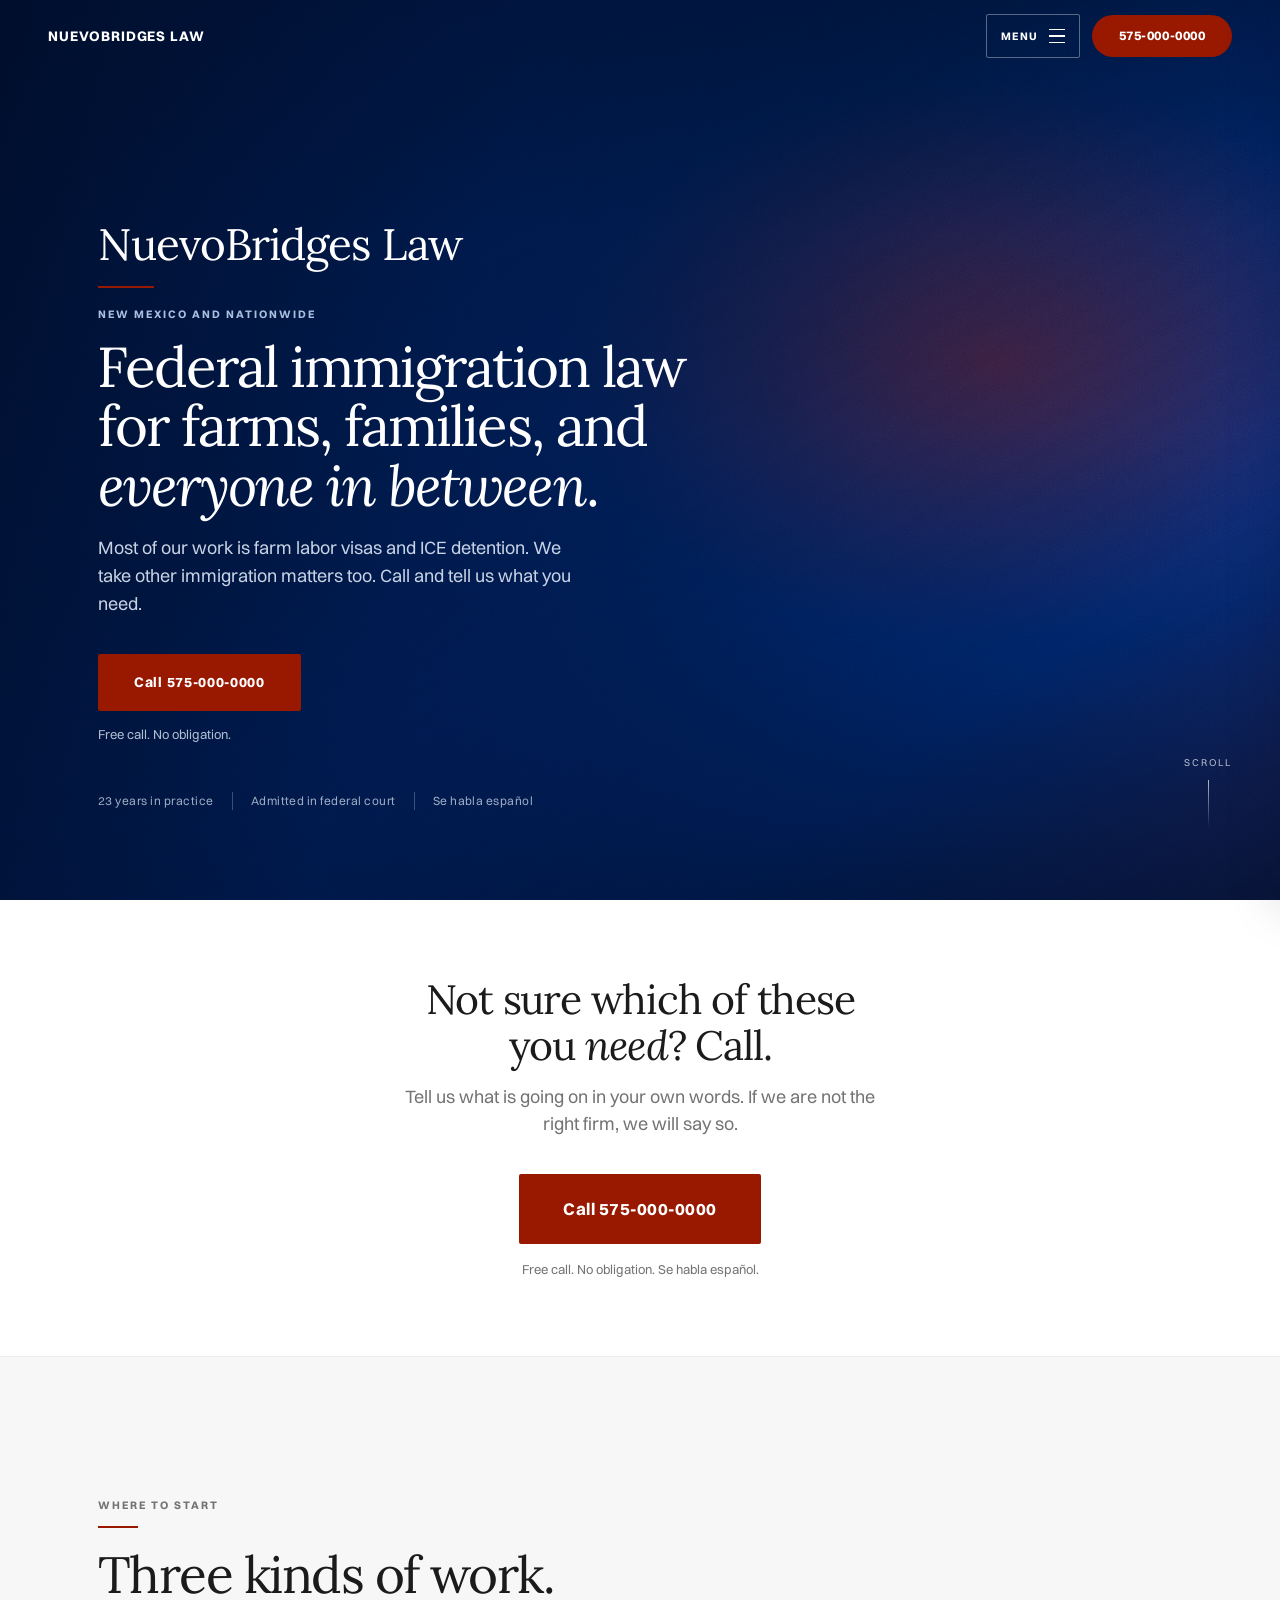
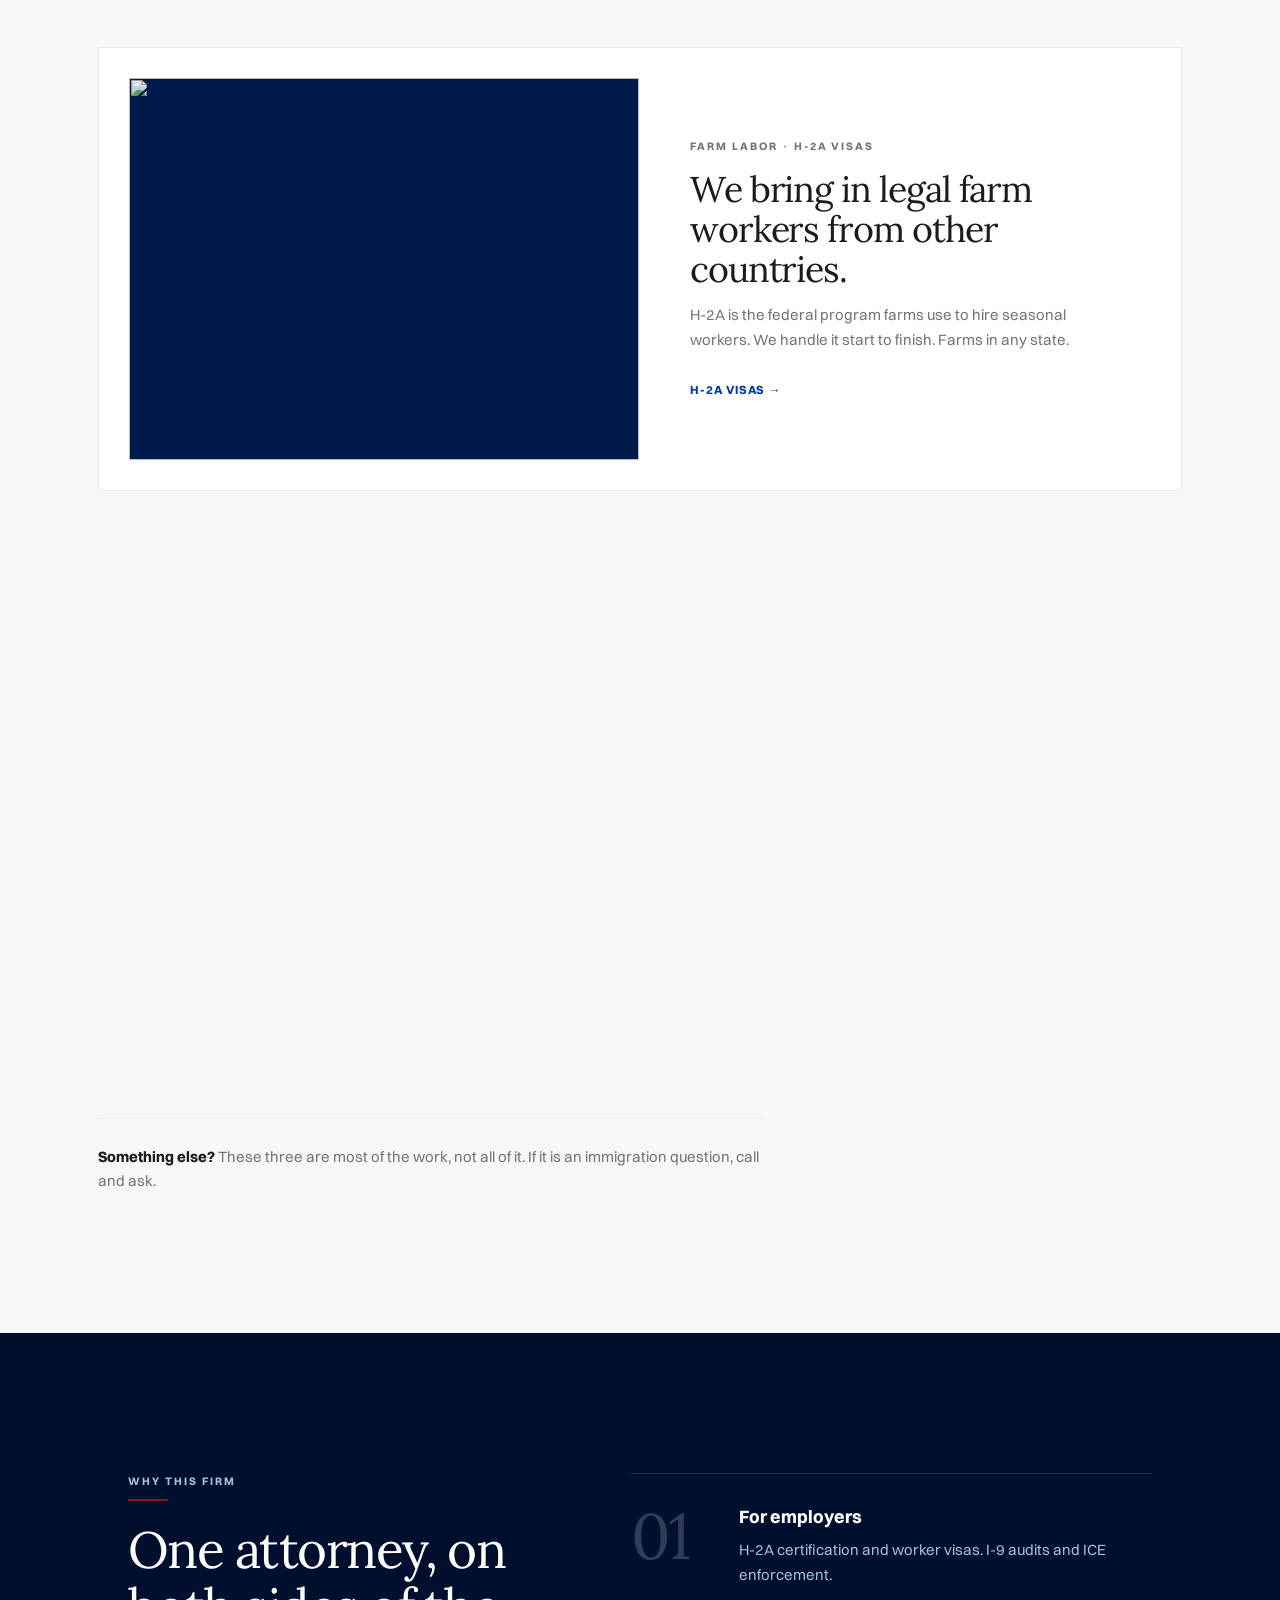
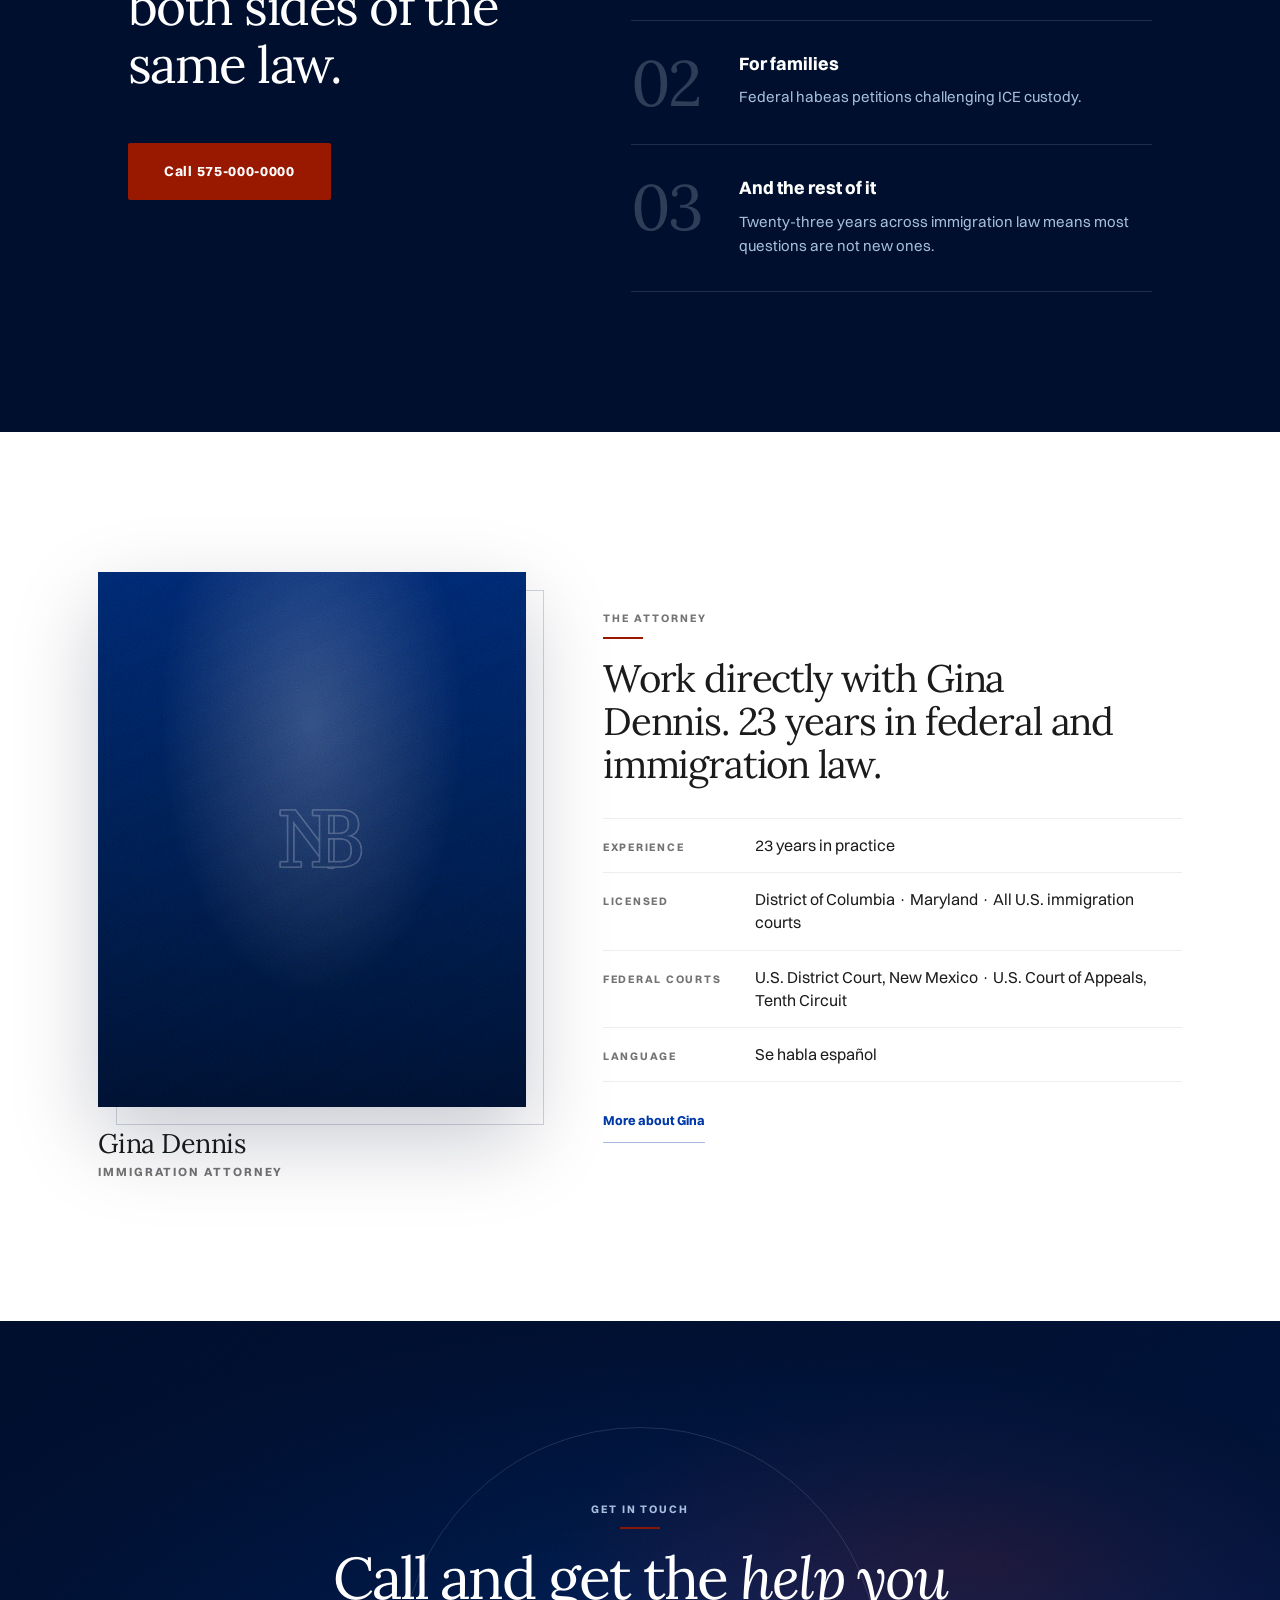
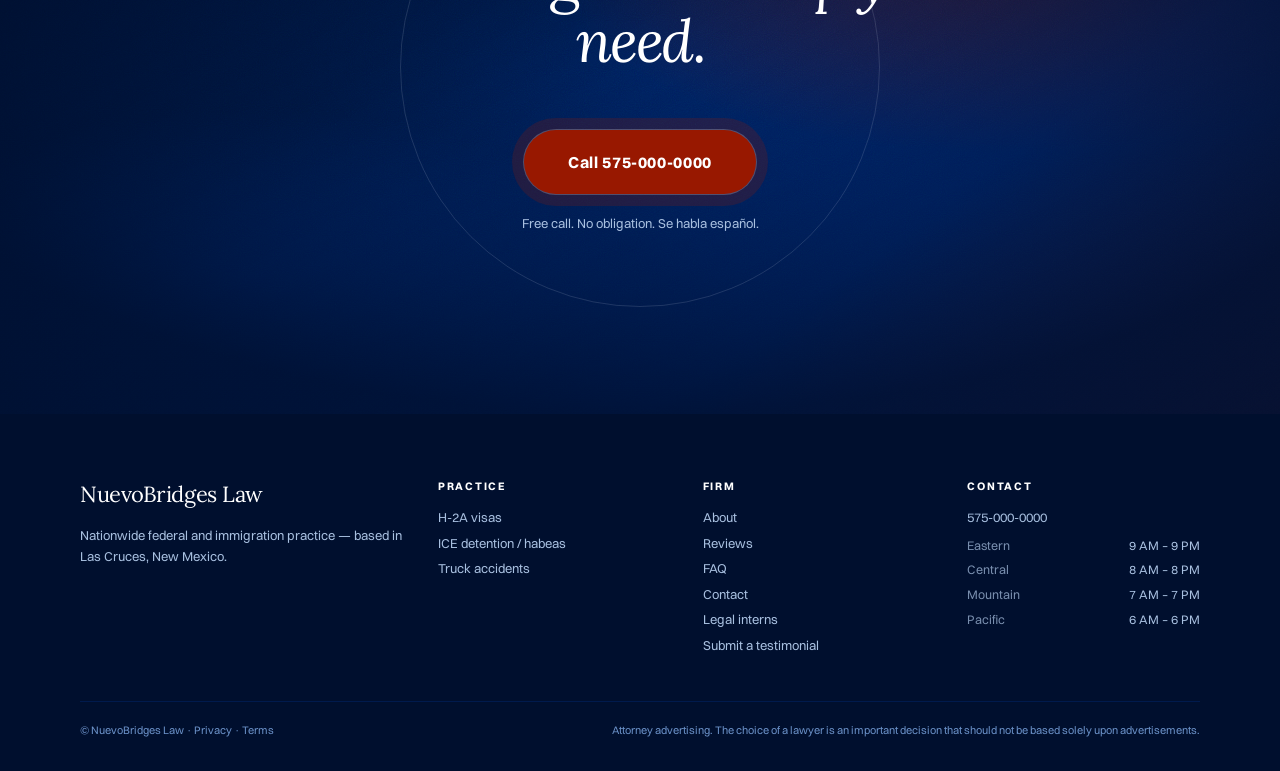
==== index.html @ ff7ebfe3 "New site" ====
<!DOCTYPE html>
<html lang="en" data-hero-grade="grade-hero">
<head>
  <script>(function(){try{var q=new URLSearchParams(location.search);if(q.get("vp")==="mobile")return;if(window.matchMedia&&matchMedia("(prefers-reduced-motion: reduce)").matches)return;var fromNav=sessionStorage.getItem("nb-loader-nav")==="1";var needIntro=sessionStorage.getItem("nb-intro-done")!=="1";if(fromNav){document.documentElement.classList.add("nb-covered","nb-nav-cover","nb-nav-arrive");}else if(needIntro){document.documentElement.classList.add("nb-covered");document.documentElement.style.background="#000F2E";}}catch(e){}})();</script>
  <meta charset="UTF-8" />
  <meta name="viewport" content="width=device-width, initial-scale=1" />
  <meta name="robots" content="noindex, nofollow, noarchive" />
  <title>NuevoBridges Law | Farm labor. ICE detention. Truck accidents.</title>
  <link rel="canonical" href="https://nuevobridgeslaw.com/" />
  <link rel="icon" type="image/x-icon" href="assets/favicons/favicon.ico" />
  <link rel="icon" type="image/png" sizes="32x32" href="assets/favicons/favicon-32x32.png" />
  <link rel="icon" type="image/png" sizes="16x16" href="assets/favicons/favicon-16x16.png" />
  <link rel="apple-touch-icon" sizes="1024x1024" href="assets/favicons/apple-touch-icon.png" />
  <meta name="theme-color" content="#0038A8" />
  <meta name="description" content="Federal and immigration counsel in Las Cruces, NM. H-2A farm labor and ICE detention habeas nationwide; truck accidents across New Mexico. Call for a first conversation." />
  <meta property="og:type" content="website" />
  <meta property="og:site_name" content="NuevoBridges Law" />
  <meta property="og:locale" content="en_US" />
  <meta property="og:url" content="https://nuevobridgeslaw.com/" />
  <meta property="og:title" content="NuevoBridges Law | Farm labor. ICE detention. Truck accidents." />
  <meta property="og:description" content="Federal and immigration counsel in Las Cruces, NM. H-2A farm labor and ICE detention habeas nationwide; truck accidents across New Mexico. Call for a first conversation." />
  <meta property="og:image" content="https://nuevobridgeslaw.com/og/nb-law-share.png" />
  <meta property="og:image:width" content="1200" />
  <meta property="og:image:height" content="630" />
  <meta property="og:image:alt" content="NuevoBridges Law" />
  <meta name="twitter:card" content="summary_large_image" />
  <meta name="twitter:title" content="NuevoBridges Law | Farm labor. ICE detention. Truck accidents." />
  <meta name="twitter:description" content="Federal and immigration counsel in Las Cruces, NM. H-2A farm labor and ICE detention habeas nationwide; truck accidents across New Mexico. Call for a first conversation." />
  <meta name="twitter:image" content="https://nuevobridgeslaw.com/og/nb-law-share.png" />
  <script type="application/ld+json">
  {
    "@context": "https://schema.org",
    "@graph": [
      {
        "@type": "LegalService",
        "@id": "https://nuevobridgeslaw.com/#firm",
        "name": "NuevoBridges Law",
        "url": "https://nuevobridgeslaw.com/",
        "image": "https://nuevobridgeslaw.com/logo/horizontal_lockup_color.png",
        "address": {
          "@type": "PostalAddress",
          "addressLocality": "Las Cruces",
          "addressRegion": "NM",
          "addressCountry": "US"
        },
        "areaServed": { "@type": "Country", "name": "United States" },
        "openingHoursSpecification": {
          "@type": "OpeningHoursSpecification",
          "opens": "07:00",
          "closes": "19:00"
        },
        "hasOfferCatalog": {
          "@type": "OfferCatalog",
          "name": "Legal services",
          "itemListElement": [
            { "@type": "Offer", "itemOffered": { "@id": "https://nuevobridgeslaw.com/#service-h2a" } },
            { "@type": "Offer", "itemOffered": { "@id": "https://nuevobridgeslaw.com/#service-habeas" } },
            { "@type": "Offer", "itemOffered": { "@id": "https://nuevobridgeslaw.com/#service-truck" } }
          ]
        }
      },
      {
        "@type": "Person",
        "@id": "https://nuevobridgeslaw.com/#gina",
        "name": "Gina Dennis",
        "jobTitle": "Attorney",
        "worksFor": { "@id": "https://nuevobridgeslaw.com/#firm" },
        "knowsAbout": [
          "H-2A agricultural labor certification",
          "Federal habeas corpus",
          "ICE detention",
          "Federal trucking accident litigation"
        ],
        "hasCredential": [
          {
            "@type": "EducationalOccupationalCredential",
            "credentialCategory": "Bar admission",
            "recognizedBy": { "@type": "Organization", "name": "District of Columbia Bar" }
          },
          {
            "@type": "EducationalOccupationalCredential",
            "credentialCategory": "Bar admission",
            "recognizedBy": { "@type": "Organization", "name": "Maryland State Bar" }
          }
        ]
      },
      {
        "@type": "Service",
        "@id": "https://nuevobridgeslaw.com/#service-h2a",
        "name": "H-2A visas for farm employers",
        "description": "Employer-side H-2A labor certification and seasonal farm visas.",
        "provider": { "@id": "https://nuevobridgeslaw.com/#firm" },
        "areaServed": { "@type": "Country", "name": "United States" }
      },
      {
        "@type": "Service",
        "@id": "https://nuevobridgeslaw.com/#service-habeas",
        "name": "ICE detention / federal habeas",
        "description": "Federal habeas counsel for release from ICE detention.",
        "provider": { "@id": "https://nuevobridgeslaw.com/#firm" },
        "areaServed": { "@type": "Country", "name": "United States" }
      },
      {
        "@type": "Service",
        "@id": "https://nuevobridgeslaw.com/#service-truck",
        "name": "Truck accidents",
        "description": "Federal trucking accident litigation in New Mexico.",
        "provider": { "@id": "https://nuevobridgeslaw.com/#firm" },
        "areaServed": { "@type": "State", "name": "New Mexico" }
      },
      {
        "@type": "WebSite",
        "@id": "https://nuevobridgeslaw.com/#website",
        "name": "NuevoBridges Law",
        "url": "https://nuevobridgeslaw.com/",
        "publisher": { "@id": "https://nuevobridgeslaw.com/#firm" },
        "inLanguage": "en-US"
      },
      {
        "@type": "WebPage",
        "@id": "https://nuevobridgeslaw.com/#webpage",
        "url": "https://nuevobridgeslaw.com/",
        "name": "NuevoBridges Law | Farm labor. ICE detention. Truck accidents.",
        "isPartOf": { "@id": "https://nuevobridgeslaw.com/#website" },
        "about": { "@id": "https://nuevobridgeslaw.com/#firm" },
        "inLanguage": "en-US"
      },
      {
        "@type": "BreadcrumbList",
        "@id": "https://nuevobridgeslaw.com/#breadcrumb",
        "itemListElement": [
          {
            "@type": "ListItem",
            "position": 1,
            "name": "Home",
            "item": "https://nuevobridgeslaw.com/"
          }
        ]
      },
      {
        "@type": "FAQPage",
        "@id": "https://nuevobridgeslaw.com/#faq",
        "mainEntity": [
          {
            "@type": "Question",
            "name": "Do I need to know if this is an \"H-2A\" case before I call?",
            "acceptedAnswer": {
              "@type": "Answer",
              "text": "No. If you need seasonal labor help, call and we'll sort out whether H-2A is the right path."
            }
          },
          {
            "@type": "Question",
            "name": "If someone I care about is in detention, can I call?",
            "acceptedAnswer": {
              "@type": "Answer",
              "text": "Yes. Share what you know. We'll explain possible next steps and whether we can help."
            }
          },
          {
            "@type": "Question",
            "name": "Do you only take New Mexico matters?",
            "acceptedAnswer": {
              "@type": "Answer",
              "text": "We're based in Las Cruces. Employer H-2A and federal habeas work is nationwide. Trucking accident cases are New Mexico statewide. Call and we'll tell you if we can help."
            }
          }
        ]
      }
    ]
  }
  </script>
  <!-- PLACEHOLDER: phone is 575-000-0000 (tel:+15750000000).
       Search data-placeholder="phone" to swap in the real number. -->
  <link rel="stylesheet" href="assets/css/fonts.css" />
  <link rel="stylesheet" href="assets/css/tokens.css" />
  <link rel="stylesheet" href="assets/css/site.css" />
  <link rel="stylesheet" href="assets/css/page-home.css" />
</head>
<body class="page-home">
<div class="site-loader" id="site-loader" aria-hidden="true">
    <div class="site-loader__mark">NuevoBridges Law</div>
  </div>

  <header class="site-header is-over-hero" data-site-header>
    <a class="logo-text" href="index.html">NuevoBridges Law</a>
    <div class="header-actions">
      <button class="menu-btn" type="button" data-drawer-open aria-expanded="false" aria-controls="site-drawer" aria-label="Open menu">
        <span class="menu-btn__label">Menu</span>
        <span class="menu-btn__bars" aria-hidden="true"><span></span><span></span><span></span></span>
      </button>
      <a class="cta-btn persistent" href="tel:+15750000000" data-placeholder="phone">575-000-0000</a>
    </div>
  </header>

  <div class="drawer-backdrop" data-drawer-backdrop hidden></div>
  <aside class="site-drawer" id="site-drawer" aria-hidden="true" aria-label="Site menu">
    <div class="site-drawer__top photo-plane grade-farm">
      <span class="photo-plane__label" aria-hidden="true">Placeholder</span>
      <div class="site-drawer__top-inner">
        <div class="site-drawer__title">NuevoBridges Law</div>
        <button type="button" class="site-drawer__close" data-drawer-close aria-label="Close menu">×</button>
      </div>
    </div>
        <nav class="site-drawer__nav" aria-label="Site">
      <div class="site-drawer__group" data-drawer-group>
        <a href="practice-areas.html" data-drawer-parent><span>Practice areas</span><span aria-hidden="true">→</span></a>
        <div class="site-drawer__sub" data-drawer-sub>
          <div class="site-drawer__sub-inner">
            <a href="h2a-visas.html"><span>H-2A visas</span><span aria-hidden="true">→</span></a>
            <a href="ice-detention-habeas.html"><span>ICE detention / habeas</span><span aria-hidden="true">→</span></a>
            <a href="truck-accidents.html"><span>Truck accidents</span><span aria-hidden="true">→</span></a>
          </div>
        </div>
      </div>
      <a href="about.html"><span>About</span><span aria-hidden="true">→</span></a>
      <a href="reviews.html"><span>Reviews</span><span aria-hidden="true">→</span></a>
      <a href="faq.html"><span>FAQ</span><span aria-hidden="true">→</span></a>
      <a href="contact.html"><span>Contact</span><span aria-hidden="true">→</span></a>
      <a href="legal-interns.html"><span>Legal interns</span><span aria-hidden="true">→</span></a>
      <a href="submit-a-testimonial.html"><span>Submit a testimonial</span><span aria-hidden="true">→</span></a>
    </nav>
    <div class="site-drawer__foot">
      <p>Prefer to talk? Call and tell us how many workers you need.</p>
      <a class="cta-btn persistent" href="tel:+15750000000" data-placeholder="phone">575-000-0000</a>
    </div>
  </aside>

  <main>
    <section class="sec-hero" aria-label="Introduction" data-hero>
      <div class="hero-media" data-hero-parallax>
        <div class="photo-plane grade-hero" role="img" aria-label="Placeholder — photography pending"></div>
      </div>
      <div class="hero-scrim" aria-hidden="true"></div>
      <div class="hero-content">
        <div class="hero-copy hero-enter" id="hero-enter">
          <p class="hero-brand">NuevoBridges Law</p>
          <div class="eyebrow on-dark">New Mexico and nationwide</div>
          <h1 class="copy-h1 on-dark">Federal immigration law for farms, families, and <em>everyone in between</em>.</h1>
          <p class="copy-lead on-dark">Most of our work is farm labor visas and ICE detention. We take other immigration matters too. Call and tell us what you need.</p>
          <a class="cta-btn lg" href="tel:+15750000000" data-placeholder="phone">Call 575-000-0000</a>
          <p class="hero-note">Free call. No obligation.</p>
          <div class="hero-trust">
            <span>23 years in practice</span>
            <span>Admitted in federal court</span>
            <span>Se habla español</span>
          </div>
        </div>
      </div>
      <a class="hero-scroll" href="#call-now" aria-label="Scroll to continue">
        <span>Scroll</span>
        <span class="hero-scroll__line" aria-hidden="true"></span>
      </a>
    </section>

    <section class="callnow" id="call-now">
      <div class="container narrow callnow__inner reveal">
        <h2 class="copy-h2">Not sure which of these you <em>need</em>? Call.</h2>
        <p class="copy-lead">Tell us what is going on in your own words. If we are not the right firm, we will say so.</p>
        <a class="cta-btn lg callnow__cta" href="tel:+15750000000" data-placeholder="phone">Call 575-000-0000</a>
        <p class="callnow__micro">Free call. No obligation. Se habla español.</p>
      </div>
    </section>

    <section class="sec sec-practice" id="practice">
      <div class="container wide">
        <div class="sec-head reveal">
          <div class="eyebrow">Where to start</div>
          <span class="sec-rule" aria-hidden="true"></span>
          <h2 class="copy-h2">Three kinds of work.</h2>
        </div>

        <a class="feature-card reveal" href="h2a-visas.html">
          <div class="feature-card__media photo-plane grade-farm photo-plane--photo">
            <!-- TEMPORARY: Unsplash CDN. Replace with a local asset before launch. -->
            <img src="https://images.unsplash.com/photo-1605673349798-5580680c4dea?fm=jpg&q=80&w=1600&h=1200&fit=crop&auto=format" alt="" width="1600" height="1200" loading="lazy" decoding="async" />
          </div>
          <div class="feature-card__body">
            <div class="eyebrow">Farm labor · H-2A visas</div>
            <h3 class="copy-h2 feature-card__h">We bring in legal farm workers from other countries.</h3>
            <p class="copy-body">H-2A is the federal program farms use to hire seasonal workers. We handle it start to finish. Farms in any state.</p>
            <span class="slot-label">H-2A visas &rarr;</span>
          </div>
        </a>

        <div class="pair-grid">
          <a class="pair-card reveal" href="ice-detention-habeas.html">
            <div class="pair-card__media photo-plane grade-detention photo-plane--photo">
              <!-- TEMPORARY: Unsplash CDN. Replace with a local asset before launch. -->
              <img src="https://images.unsplash.com/photo-1701605920759-7b523ee7748c?fm=jpg&q=80&w=1600&h=900&fit=crop&auto=format" alt="" width="1600" height="900" loading="lazy" decoding="async" />
            </div>
            <div class="pair-card__body">
              <div class="eyebrow">ICE detention</div>
              <h3 class="copy-h2 pair-card__h">If ICE has detained someone, you are in the right place for help.</h3>
              <p class="copy-body">Federal court can decide whether holding someone is lawful.</p>
              <span class="slot-label">ICE detention &rarr;</span>
            </div>
          </a>
          <a class="pair-card reveal" href="truck-accidents.html">
            <div class="pair-card__media photo-plane grade-highway photo-plane--photo">
              <!-- TEMPORARY: Unsplash CDN. Replace with a local asset before launch. -->
              <img src="https://images.unsplash.com/photo-1582063745023-666cf249c505?fm=jpg&q=80&w=1600&h=900&fit=crop&auto=format" alt="" width="1600" height="900" loading="lazy" decoding="async" />
            </div>
            <div class="pair-card__body">
              <div class="eyebrow">Truck accidents</div>
              <h3 class="copy-h2 pair-card__h">Hit by a commercial truck in New Mexico.</h3>
              <p class="copy-body">A truck case is not a car case. No fee unless we recover.</p>
              <span class="slot-label">Truck accidents &rarr;</span>
            </div>
          </a>
        </div>

        <p class="practice-else reveal">
          <strong>Something else?</strong> These three are most of the work, not all of it. If it is an immigration question, call and ask.
        </p>
      </div>
    </section>

    <section class="sec sec-thread" id="why">
      <div class="container">
        <div class="process-grid">
          <div class="process-intro reveal">
            <div class="eyebrow on-dark">Why this firm</div>
            <span class="sec-rule on-dark" aria-hidden="true"></span>
            <h2 class="copy-h2 on-dark">One attorney, on both sides of the same law.</h2>
            <a class="cta-btn lg thread-cta" href="tel:+15750000000" data-placeholder="phone">Call 575-000-0000</a>
          </div>
          <ol class="process-list">
            <li class="process-step reveal">
              <span class="ghost-num on-dark" aria-hidden="true">01</span>
              <div>
                <h3 class="copy-card-h on-dark">For employers</h3>
                <p class="copy-body on-dark">H-2A certification and worker visas. I-9 audits and ICE enforcement.</p>
              </div>
            </li>
            <li class="process-step reveal">
              <span class="ghost-num on-dark" aria-hidden="true">02</span>
              <div>
                <h3 class="copy-card-h on-dark">For families</h3>
                <p class="copy-body on-dark">Federal habeas petitions challenging ICE custody.</p>
              </div>
            </li>
            <li class="process-step reveal">
              <span class="ghost-num on-dark" aria-hidden="true">03</span>
              <div>
                <h3 class="copy-card-h on-dark">And the rest of it</h3>
                <p class="copy-body on-dark">Twenty-three years across immigration law means most questions are not new ones.</p>
              </div>
            </li>
          </ol>
        </div>
      </div>
    </section>

    <section class="sec sec-gina" id="attorney">
      <div class="container wide">
        <div class="attorney-layout">
          <!-- Portrait pending. The plate below is deliberate, not a broken
               image: swap the monogram mark for <img src="…"> when the
               photograph arrives and nothing else needs to change. -->
          <div class="gina-media reveal">
            <div class="attorney-frame-wrap">
              <div class="attorney-frame photo-plane grade-portrait gina-frame" role="img" aria-label="Portrait of Gina Dennis — photography pending">
                <img class="gina-frame__mark" src="assets/logo/monogram_reverse.png" alt="" width="800" height="800" loading="lazy" decoding="async" />
              </div>
            </div>
            <p class="gina-name">Gina Dennis</p>
            <p class="gina-role">Immigration attorney</p>
          </div>
          <div class="attorney-copy reveal">
            <div class="eyebrow">The attorney</div>
            <span class="sec-rule" aria-hidden="true"></span>
            <h2 class="copy-h2">Work directly with Gina Dennis. 23 years in federal and immigration law.</h2>
            <dl class="ledger">
              <div class="ledger__row">
                <dt class="ledger__k">Experience</dt>
                <dd class="ledger__v">23 years in practice</dd>
              </div>
              <div class="ledger__row">
                <dt class="ledger__k">Licensed</dt>
                <dd class="ledger__v">District of Columbia · Maryland · All U.S. immigration courts</dd>
              </div>
              <div class="ledger__row">
                <dt class="ledger__k">Federal courts</dt>
                <dd class="ledger__v">U.S. District Court, New Mexico · U.S. Court of Appeals, Tenth Circuit</dd>
              </div>
              <div class="ledger__row">
                <dt class="ledger__k">Language</dt>
                <dd class="ledger__v">Se habla español</dd>
              </div>
            </dl>
            <a class="soft-link" href="about.html">More about Gina</a>
          </div>
        </div>
      </div>
    </section>

    <section class="sec-final" id="call">
      <div class="final-atmosphere photo-plane grade-hero" aria-hidden="true"></div>
      <div class="final-scrim" aria-hidden="true"></div>
      <div class="container narrow final-inner reveal">
        <div class="final-ring" aria-hidden="true"></div>
        <div class="eyebrow on-dark">Get in touch</div>
        <span class="sec-rule on-dark" aria-hidden="true"></span>
        <h2 class="copy-h1 on-dark">Call and get the <em>help you need</em>.</h2>
        <a class="cta-btn final" href="tel:+15750000000" data-placeholder="phone">Call 575-000-0000</a>
        <div class="micro">Free call. No obligation. Se habla español.</div>
      </div>
    </section>
  </main>

  <footer class="site-footer">
    <div class="footer-grid">
      <div class="footer-col">
        <div class="logo-text">NuevoBridges Law</div>
        <p class="copy-body">Nationwide federal and immigration practice — based in Las Cruces, New Mexico.</p>
      </div>
      <div class="footer-col">
        <h6>Practice</h6>
        <a class="copy-link" href="h2a-visas.html">H-2A visas</a>
        <a class="copy-link" href="ice-detention-habeas.html">ICE detention / habeas</a>
        <a class="copy-link" href="truck-accidents.html">Truck accidents</a>
      </div>
      <div class="footer-col">
        <h6>Firm</h6>
        <a class="copy-link" href="about.html">About</a>
        <a class="copy-link" href="reviews.html">Reviews</a>
        <a class="copy-link" href="faq.html">FAQ</a>
        <a class="copy-link" href="contact.html">Contact</a>
        <a class="copy-link" href="legal-interns.html">Legal interns</a>
        <a class="copy-link" href="submit-a-testimonial.html">Submit a testimonial</a>
      </div>
      <div class="footer-col">
        <h6>Contact</h6>
        <a class="copy-link" href="tel:+15750000000" data-placeholder="phone">575-000-0000</a>
        <ul class="hours">
          <li><span class="hours__z">Eastern</span><span class="hours__t">9 AM – 9 PM</span></li>
          <li><span class="hours__z">Central</span><span class="hours__t">8 AM – 8 PM</span></li>
          <li><span class="hours__z">Mountain</span><span class="hours__t">7 AM – 7 PM</span></li>
          <li><span class="hours__z">Pacific</span><span class="hours__t">6 AM – 6 PM</span></li>
        </ul>
      </div>
    </div>
    <div class="footer-bottom">
      <div>© NuevoBridges Law · Privacy · Terms</div>
      <div>Attorney advertising. The choice of a lawyer is an important decision that should not be based solely upon advertisements.</div>
    </div>
  </footer>

  <div class="mobile-cta">
    <a class="cta-btn persistent" href="tel:+15750000000" data-placeholder="phone">575-000-0000</a>
  </div>
<script src="assets/js/hero.js" defer></script>
  <script src="assets/js/loader.js" defer></script>
  <script src="assets/js/cursor.js" defer></script>
  <script src="assets/js/drawer.js" defer></script>
  <script src="assets/js/reviews.js" defer></script>
  <script src="assets/js/faq.js" defer></script>
  <script src="assets/js/reveal.js" defer></script>
</body>
</html>
---- assets/css/fonts.css ----
/* NuevoBridges Law - self-hosted webfonts, embedded as data URIs.
   Same five faces api.fontshare.com was serving (lora@400,400i,
   switzer@400,500,700), so nothing shifts. They're embedded rather
   than linked because Chrome blocks @font-face files loaded over
   file:// - this way the pages keep their typography when opened
   straight off disk. The original woff2 files are in fonts/ if you
   ever want to serve them separately.
   Lora: SIL Open Font License 1.1 (fonts/OFL-Lora.txt).
   Switzer: ITF Free Font License (fonts/FFL-Switzer.txt). */

@font-face {
  font-family: "Lora";
  src: url([data-uri]) format("woff2");
  font-weight: 400;
  font-style: normal;
  font-display: swap;
}
@font-face {
  font-family: "Lora";
  src: url([data-uri]) format("woff2");
  font-weight: 400;
  font-style: italic;
  font-display: swap;
}
@font-face {
  font-family: "Switzer";
  src: url([data-uri]) format("woff2");
  font-weight: 400;
  font-style: normal;
  font-display: swap;
}
@font-face {
  font-family: "Switzer";
  src: url([data-uri]) format("woff2");
  font-weight: 500;
  font-style: normal;
  font-display: swap;
}
@font-face {
  font-family: "Switzer";
  src: url([data-uri]) format("woff2");
  font-weight: 700;
  font-style: normal;
  font-display: swap;
}
---- assets/css/tokens.css ----
/* NuevoBridges Law — Brand Tokens (approved Josh 2026-08-22)
   Source: Context/Identity/NuevoBridges_Law_Brand_Tokens.md
   Colors + fonts only. */

:root {
  /* Primary — Federal Navy */
  --navy-50: #F0F4FA;
  --navy-100: #D9E3F2;
  --navy-200: #A8C0E0;
  --navy-300: #6B92C9;
  --navy-400: #2E5FB8;
  --navy-500: #0038A8;
  --navy-600: #002F8F;
  --navy-700: #002570;
  --navy-800: #001A4D;
  --navy-900: #000F2E;

  /* Neutrals — Ink & Paper */
  --paper: #FFFFFF;
  --mist: #F7F7F7;
  --neutral-100: #EEEEEE;
  --neutral-500: #737373;
  --ink: #1B1B1B;

  /* Accent — Bridges Crimson */
  --crimson-100: #F4D9D4;
  --crimson-300: #D06B58;
  --crimson-500: #981800;
  --crimson-600: #8B0000;
  --crimson-700: #6E1200;
  --crimson-900: #2A0700;

  /* Semantic aliases */
  --color-ink: var(--ink);
  --color-paper: var(--paper);
  --color-mist: var(--mist);
  --color-line: var(--neutral-100);
  --color-muted: var(--neutral-500);
  --color-navy: var(--navy-500);
  --color-navy-deep: var(--navy-800);
  --color-navy-footer: var(--navy-900);
  --color-crimson: var(--crimson-500);
  --color-on-dark-muted: var(--navy-200);

  --font-display: "Lora", "Times New Roman", serif;
  --font-body: "Switzer", "Helvetica Neue", sans-serif;

  --header-h: 64px;
  --mobile-cta-h: 56px;
}
---- assets/css/site.css ----
/* NuevoBridges Law — homepage craft (masterpiece pass)
   Tokens only. Ambition: finished Littlefield feel — not a clone. */

*, *::before, *::after { box-sizing: border-box; margin: 0; padding: 0; }

html { font-size: 16px; scroll-behavior: smooth; }

body {
  font-family: var(--font-body);
  background: var(--color-paper);
  color: var(--color-ink);
  line-height: 1.5;
  overflow-x: hidden;
}

a { color: inherit; text-decoration: none; }
button { font: inherit; cursor: pointer; border: none; background: none; color: inherit; }

/* —— Loader —— */
html {
  background: var(--navy-900);
}
.site-loader {
  position: fixed;
  inset: 0;
  z-index: 200;
  display: flex;
  align-items: center;
  justify-content: center;
  background: var(--navy-900);
  color: var(--color-paper);
  opacity: 0;
  visibility: visible;
  pointer-events: none;
  transition: opacity 0.7s ease, visibility 0.7s ease;
}
/* In-site page fade — destination hero grade, no wordmark */
.site-loader.is-nav {
  opacity: 0;
  visibility: visible;
  clip-path: none;
  transition: opacity 0.6s cubic-bezier(0.4, 0, 0.2, 1),
    visibility 0.6s cubic-bezier(0.4, 0, 0.2, 1);
}
.site-loader.is-nav.is-in {
  opacity: 1;
  pointer-events: auto;
}
.site-loader.is-nav.is-done {
  opacity: 0;
  visibility: hidden;
  pointer-events: none;
}
.site-loader.is-in {
  opacity: 1;
  pointer-events: auto;
}
.site-loader.is-done {
  opacity: 0;
  visibility: hidden;
  pointer-events: none;
}
.site-loader__mark {
  font-family: var(--font-display);
  font-size: clamp(28px, 5vw, 42px);
  font-weight: 400;
  letter-spacing: -0.03em;
  opacity: 0;
}
/* Solid once the loader is visible — never restart fade mid-nav */
.site-loader.is-in .site-loader__mark,
.site-loader.is-done .site-loader__mark,
html.nb-covered .site-loader__mark {
  opacity: 1;
  animation: none;
}
/* Nav overlay: no firm name */
.site-loader.is-nav .site-loader__mark,
html.nb-nav-cover .site-loader__mark {
  opacity: 0 !important;
  animation: none !important;
  visibility: hidden;
}
/* First visit only: wordmark fades in (wins over nb-covered solid rule) */
.site-loader.is-intro.is-in .site-loader__mark {
  opacity: 0;
  animation: loaderMark 0.8s ease 0.05s forwards;
  visibility: visible;
}
@keyframes loaderMark {
  to { opacity: 1; }
}
/* In-site nav arrival: cover before deferred JS runs (no paper flash) */
html.nb-covered .site-loader {
  opacity: 1;
  pointer-events: auto;
}
html.nb-covered .site-loader.is-nav {
  opacity: 1;
}
/* Hide page chrome/content only — not the loader (body opacity:0 hid the mark) */
html.nb-covered body > *:not(.site-loader) {
  visibility: hidden;
}
/* Nav arrive: page stays painted under overlay so hero can rise as it clears */
html.nb-nav-arrive.nb-covered body > *:not(.site-loader) {
  visibility: visible;
}
@media (prefers-reduced-motion: reduce) {
  .site-loader { display: none; }
  .site-loader__mark { animation: none; opacity: 1; }
  html { background: var(--color-paper); }
  html.nb-covered body > *:not(.site-loader) { visibility: visible; }
}

/* —— Cursor glow (fine pointer only) —— */
.cursor-glow {
  position: fixed;
  top: 0;
  left: 0;
  width: 300px;
  height: 300px;
  border-radius: 50%;
  pointer-events: none;
  z-index: 9998;
  opacity: 0;
  background: radial-gradient(
    circle,
    rgba(168, 192, 224, 0.12) 0%,
    rgba(168, 192, 224, 0.04) 40%,
    rgba(168, 192, 224, 0) 70%
  );
  filter: blur(28px);
  mix-blend-mode: plus-lighter;
  will-change: transform;
  transition: opacity 0.35s ease;
}
.cursor-glow.is-on { opacity: 0.55; }
@media (hover: none), (pointer: coarse), (prefers-reduced-motion: reduce) {
  .cursor-glow { display: none !important; }
}

/* —— Header —— */
.site-header {
  position: fixed;
  top: 0;
  left: 0;
  right: 0;
  z-index: 40;
  display: flex;
  align-items: center;
  justify-content: space-between;
  gap: 12px;
  min-height: var(--header-h);
  padding: 14px clamp(20px, 4vw, 48px);
  overflow: visible;
  transition: background 0.35s ease, border-color 0.35s ease, backdrop-filter 0.35s ease;
}
.site-header.is-over-hero {
  background: transparent;
  border-bottom: 1px solid transparent;
}
.site-header.is-over-hero .logo-text,
.site-header.is-over-hero .menu-btn {
  color: var(--color-paper);
}
.site-header.is-over-hero .menu-btn {
  border-color: rgba(255, 255, 255, 0.35);
}
.site-header.is-over-hero .menu-btn__bars span {
  background: var(--color-paper);
}
.site-header.is-solid {
  background: rgba(255, 255, 255, 0.96);
  backdrop-filter: blur(16px);
  -webkit-backdrop-filter: blur(16px);
  border-bottom: 1px solid transparent;
  box-shadow: none;
}
.logo-text {
  font-family: var(--font-body);
  font-size: 14px;
  font-weight: 700;
  letter-spacing: 0.06em;
  text-transform: uppercase;
  color: var(--color-navy-deep);
  flex-shrink: 0;
  transition: color 0.3s ease, opacity 0.25s ease;
}
.site-header .logo-text:hover { opacity: 0.78; }
.site-header.is-over-hero .logo-text:hover { opacity: 0.85; color: var(--color-paper); }
.header-actions {
  display: flex;
  align-items: center;
  gap: 12px;
  margin-left: auto;
}
.menu-btn {
  display: inline-flex;
  align-items: center;
  gap: 10px;
  height: 44px;
  padding: 0 14px;
  border: 1.5px solid var(--color-navy-deep);
  border-radius: 2px;
  color: var(--color-navy-deep);
  transition: border-color 0.3s ease, color 0.3s ease, background 0.25s ease, transform 0.2s ease;
}
.menu-btn:hover {
  background: rgba(0, 26, 77, 0.1);
  transform: translateY(-2px);
  border-color: var(--color-crimson);
  color: var(--color-crimson);
}
.site-header.is-over-hero .menu-btn:hover {
  background: rgba(255, 255, 255, 0.16);
  border-color: rgba(255, 255, 255, 0.95);
  color: var(--color-paper);
}
.menu-btn__label {
  font-size: 11px;
  font-weight: 700;
  letter-spacing: 0.14em;
  text-transform: uppercase;
}
.menu-btn__bars {
  display: flex;
  flex-direction: column;
  gap: 5px;
  width: 16px;
}
.menu-btn__bars span {
  display: block;
  height: 1.5px;
  background: currentColor;
  transition: background 0.3s ease;
}

/* —— CTA family —— */
.cta-btn {
  background: var(--color-crimson);
  color: var(--color-paper);
  padding: 12px 22px;
  border-radius: 2px;
  font-family: var(--font-body);
  font-size: 13px;
  font-weight: 700;
  letter-spacing: 0.04em;
  text-align: center;
  display: inline-block;
  flex-shrink: 0;
  transition: background 0.2s ease, transform 0.2s ease, box-shadow 0.25s ease, color 0.2s ease, border-color 0.2s ease;
}
.cta-btn:hover {
  background: var(--crimson-600);
  transform: translateY(-2px);
  box-shadow: 0 10px 28px rgba(152, 24, 0, 0.28);
}
.cta-btn.lg {
  padding: 18px 36px;
  font-size: 14px;
  letter-spacing: 0.05em;
  border-radius: 2px;
}
.hero-copy .cta-btn.lg:hover {
  box-shadow:
    0 0 0 1px rgba(255, 255, 255, 0.2),
    0 0 0 10px rgba(152, 24, 0, 0.22),
    0 14px 36px rgba(0, 15, 46, 0.35);
}
.cta-btn.persistent {
  min-width: 140px;
  white-space: nowrap;
  border-radius: 999px;
  padding: 11px 22px;
}
.cta-btn.persistent:hover {
  box-shadow: 0 8px 22px rgba(152, 24, 0, 0.32);
}
.cta-btn.ghost {
  background: transparent;
  color: var(--color-crimson);
  border: 1.5px solid var(--color-crimson);
}
.cta-btn.ghost:hover {
  background: var(--color-crimson);
  color: var(--color-paper);
  transform: translateY(-2px);
  box-shadow: 0 10px 24px rgba(152, 24, 0, 0.22);
}
.cta-btn.final {
  padding: 20px 44px;
  font-size: 16px;
  border-radius: 999px;
  box-shadow:
    0 0 0 1px rgba(255, 255, 255, 0.22),
    0 0 0 12px rgba(152, 24, 0, 0.22);
}
.cta-btn.final:hover {
  transform: translateY(-3px);
  box-shadow:
    0 0 0 1px rgba(255, 255, 255, 0.4),
    0 0 0 18px rgba(152, 24, 0, 0.32),
    0 16px 40px rgba(0, 0, 0, 0.35);
}

/* —— Type —— */
.eyebrow {
  font-family: var(--font-body);
  font-size: 11px;
  text-transform: uppercase;
  letter-spacing: 0.18em;
  color: var(--color-muted);
  font-weight: 700;
  margin-bottom: 14px;
}
.eyebrow.on-dark { color: var(--navy-200); }

.sec-rule {
  display: block;
  width: 40px;
  height: 2px;
  background: var(--color-crimson);
  margin: -4px 0 18px;
}
.sec-rule.on-dark {
  background: var(--color-crimson);
  opacity: 0.9;
}
.sec-head .sec-rule { margin-left: auto; margin-right: auto; }
.sec-head:not(.center) .sec-rule { margin-left: 0; margin-right: 0; }

.cta-btn:focus-visible,
.menu-btn:focus-visible,
.soft-link:focus-visible,
.site-drawer__nav a:focus-visible,
.site-drawer__close:focus-visible,
.reviews-nav button:focus-visible,
.pa-card:focus-visible {
  outline: 2px solid var(--color-navy);
  outline-offset: 3px;
}
.cta-btn.on-dark:focus-visible,
.site-header.is-over-hero .menu-btn:focus-visible,
.sec-final .cta-btn:focus-visible {
  outline-color: var(--color-paper);
}

.copy-h1 {
  font-family: var(--font-display);
  font-size: clamp(40px, 5.8vw, 72px);
  font-weight: 400;
  line-height: 1.06;
  letter-spacing: -0.035em;
  color: var(--color-ink);
  margin: 0 0 22px;
}
.copy-h1.on-dark { color: var(--color-paper); }
.copy-h1 em { font-style: italic; }

.copy-h2 {
  font-family: var(--font-display);
  font-size: clamp(32px, 4vw, 54px);
  font-weight: 400;
  line-height: 1.12;
  letter-spacing: -0.03em;
  color: var(--color-ink);
  margin: 0 0 16px;
}
.copy-h2.on-dark { color: var(--color-paper); }
.copy-h2 em { font-style: italic; }

.copy-lead {
  font-size: 18px;
  line-height: 1.55;
  color: var(--color-muted);
  max-width: 36ch;
  margin: 0;
}
.copy-lead.on-dark { color: rgba(217, 227, 242, 0.92); opacity: 0.92; }
.sec-head.center .copy-lead {
  margin-left: auto;
  margin-right: auto;
  max-width: 44ch;
}

.copy-body {
  font-size: 15px;
  line-height: 1.65;
  color: var(--color-muted);
  margin: 0 0 10px;
}
.copy-body:last-child { margin-bottom: 0; }
.copy-body.on-dark { color: var(--navy-200); }

.copy-card-h {
  font-family: var(--font-body);
  font-size: 18px;
  font-weight: 700;
  line-height: 1.25;
  color: var(--color-ink);
  margin: 0 0 10px;
}
.copy-card-h.on-dark { color: var(--color-paper); }

.pull-quote {
  font-family: var(--font-display);
  font-size: clamp(22px, 2.5vw, 30px);
  font-style: italic;
  line-height: 1.35;
  color: var(--color-navy-deep);
  margin: 28px 0 32px;
  padding-left: 22px;
  border-left: 2px solid var(--color-crimson);
}

.ghost-num {
  font-family: var(--font-display);
  font-size: clamp(36px, 4vw, 52px);
  font-weight: 400;
  line-height: 0.9;
  color: var(--navy-100);
  letter-spacing: -0.04em;
  display: block;
  margin-bottom: 12px;
}
.ghost-num.on-dark { color: rgba(217, 227, 242, 0.22); }

.slot-label {
  display: inline-block;
  margin-top: 14px;
  font-size: 12px;
  letter-spacing: 0.08em;
  text-transform: uppercase;
  color: var(--color-navy);
  font-weight: 700;
}

.soft-link {
  display: inline-block;
  margin-top: 24px;
  font-size: 13px;
  font-weight: 600;
  color: var(--color-navy);
  border-bottom: 1px solid rgba(0, 56, 168, 0.35);
  padding-bottom: 2px;
  transition: color 0.2s ease, border-color 0.2s ease, border-bottom-width 0.2s ease;
}
.soft-link:hover {
  color: var(--color-crimson);
  border-bottom-color: var(--color-crimson);
  border-bottom-width: 2px;
  letter-spacing: 0.02em;
}

.container {
  max-width: 1120px;
  margin: 0 auto;
  width: 100%;
  padding-inline: clamp(20px, 4vw, 48px);
}
.container.narrow { max-width: 760px; }
.container.wide { max-width: 1180px; }

.sec {
  position: relative;
  padding: clamp(88px, 12vw, 140px) 0;
}
.sec-head { margin-bottom: clamp(40px, 5.5vw, 64px); }
.sec-head.center { text-align: center; }
.sec-head .eyebrow { margin-bottom: 16px; }
.sec-head .copy-h2 { margin-bottom: 14px; }

/* —— Photo grade language (CSS atmosphere — PLACEHOLDER watermarks) —— */
.photo-plane {
  position: relative;
  overflow: hidden;
  background: var(--navy-800);
  transition: filter 0.45s ease, transform 0.5s cubic-bezier(0.22, 1, 0.36, 1);
}
.photo-plane::before {
  content: "";
  position: absolute;
  inset: 0;
  z-index: 0;
  transition: opacity 0.4s ease, filter 0.4s ease;
}
.photo-plane::after {
  content: "";
  position: absolute;
  inset: 0;
  z-index: 1;
  pointer-events: none;
  opacity: 0.4;
  background-image:
    repeating-linear-gradient(
      -28deg,
      transparent,
      transparent 14px,
      rgba(255, 255, 255, 0.045) 14px,
      rgba(255, 255, 255, 0.045) 28px
    ),
    url("data:image/svg+xml,%3Csvg viewBox='0 0 200 200' xmlns='http://www.w3.org/2000/svg'%3E%3Cfilter id='n'%3E%3CfeTurbulence type='fractalNoise' baseFrequency='0.85' numOctaves='4' stitchTiles='stitch'/%3E%3C/filter%3E%3Crect width='100%25' height='100%25' filter='url(%23n)'/%3E%3C/svg%3E");
  background-size: auto, 180px 180px;
  mix-blend-mode: soft-light;
}
.photo-plane__label {
  position: absolute;
  inset: 0;
  z-index: 2;
  display: flex;
  align-items: center;
  justify-content: center;
  margin: 0;
  padding: 16px;
  font-family: var(--font-body);
  font-size: clamp(11px, 1.6vw, 13px);
  font-weight: 700;
  letter-spacing: 0.28em;
  text-transform: uppercase;
  color: rgba(255, 255, 255, 0.55);
  text-shadow: 0 1px 12px rgba(0, 15, 46, 0.45);
  pointer-events: none;
  user-select: none;
}
.sec-hero .photo-plane__label {
  font-size: clamp(18px, 3.2vw, 28px);
  letter-spacing: 0.32em;
  color: rgba(255, 255, 255, 0.62);
}
.site-drawer__top .photo-plane__label {
  align-items: flex-end;
  padding-bottom: 20px;
  font-size: 10px;
  color: rgba(255, 255, 255, 0.4);
}

/* Hero photo grades + nav fade overlay / pre-JS html cover (one recipe each) */
.grade-hero::before,
.site-loader.is-nav.grade-hero,
html[data-hero-grade="grade-hero"].nb-nav-cover,
html[data-hero-grade="grade-hero"].nb-nav-cover .site-loader {
  background:
    radial-gradient(ellipse 70% 55% at 78% 35%, rgba(152, 24, 0, 0.45), transparent 50%),
    radial-gradient(ellipse 50% 40% at 20% 80%, rgba(0, 56, 168, 0.55), transparent 60%),
    linear-gradient(145deg, #000F2E 0%, #001A4D 38%, #002F8F 72%, #6E1200 130%);
}
.grade-corridor::before,
.site-loader.is-nav.grade-corridor,
html[data-hero-grade="grade-corridor"].nb-nav-cover,
html[data-hero-grade="grade-corridor"].nb-nav-cover .site-loader {
  background:
    linear-gradient(200deg, rgba(0, 15, 46, 0.15), transparent 40%),
    linear-gradient(120deg, #000F2E 0%, #002570 48%, #981800 155%);
}
.grade-farm::before,
.site-loader.is-nav.grade-farm,
html[data-hero-grade="grade-farm"].nb-nav-cover,
html[data-hero-grade="grade-farm"].nb-nav-cover .site-loader {
  background:
    radial-gradient(circle at 30% 70%, rgba(46, 95, 184, 0.55), transparent 45%),
    linear-gradient(165deg, #001A4D 0%, #0038A8 55%, #8B0000 140%);
}
.grade-detention::before,
.site-loader.is-nav.grade-detention,
html[data-hero-grade="grade-detention"].nb-nav-cover,
html[data-hero-grade="grade-detention"].nb-nav-cover .site-loader {
  background:
    radial-gradient(ellipse at 80% 20%, rgba(110, 18, 0, 0.6), transparent 45%),
    linear-gradient(155deg, #000F2E, #001A4D 60%, #2A0700);
}
.grade-highway::before,
.site-loader.is-nav.grade-highway,
html[data-hero-grade="grade-highway"].nb-nav-cover,
html[data-hero-grade="grade-highway"].nb-nav-cover .site-loader {
  background:
    linear-gradient(90deg, rgba(0, 15, 46, 0.4), transparent 40%),
    linear-gradient(200deg, #001A4D 0%, #002F8F 40%, #981800 120%);
}
.grade-portrait::before,
.site-loader.is-nav.grade-portrait,
html[data-hero-grade="grade-portrait"].nb-nav-cover,
html[data-hero-grade="grade-portrait"].nb-nav-cover .site-loader {
  background:
    radial-gradient(ellipse at 50% 28%, rgba(168, 192, 224, 0.28), transparent 50%),
    linear-gradient(180deg, #002570 0%, #001A4D 55%, #000F2E 100%);
}

/* —— Hero —— */
.sec-hero {
  position: relative;
  min-height: 100vh;
  min-height: 100svh;
  display: flex;
  align-items: flex-end;
  color: var(--color-paper);
  padding: 0;
  overflow: hidden;
}
.hero-media {
  position: absolute;
  inset: 0;
  z-index: 0;
  will-change: transform;
}
.hero-media .photo-plane {
  width: 100%;
  height: 115%;
  min-height: 100%;
}
.hero-scrim {
  position: absolute;
  inset: 0;
  z-index: 1;
  background:
    linear-gradient(180deg, rgba(0, 15, 46, 0.4) 0%, transparent 26%),
    linear-gradient(105deg, rgba(0, 15, 46, 0.95) 0%, rgba(0, 26, 77, 0.78) 36%, rgba(0, 26, 77, 0.22) 66%, transparent 100%),
    linear-gradient(0deg, rgba(0, 15, 46, 0.78) 0%, rgba(0, 15, 46, 0.35) 28%, transparent 52%);
  pointer-events: none;
}
.hero-content {
  position: relative;
  z-index: 2;
  width: 100%;
  max-width: 1180px;
  margin: 0 auto;
  padding: 0 clamp(20px, 4vw, 48px) clamp(64px, 10vh, 100px);
}
.hero-brand {
  font-family: var(--font-display);
  font-size: clamp(28px, 4vw, 44px);
  font-weight: 400;
  letter-spacing: -0.02em;
  line-height: 1.1;
  margin: 0 0 18px;
  color: var(--color-paper);
}
.hero-brand::after {
  content: "";
  display: block;
  width: 56px;
  height: 2px;
  background: var(--color-crimson);
  margin-top: 18px;
  transform-origin: left center;
}
.hero-enter.is-ready .hero-brand::after {
  animation: ruleGrow 0.7s cubic-bezier(0.22, 1, 0.36, 1) 0.55s both;
}
@keyframes ruleGrow {
  from { transform: scaleX(0); opacity: 0; }
  to { transform: scaleX(1); opacity: 1; }
}
.hero-copy { max-width: 36rem; }
.hero-copy .copy-h1 { margin-bottom: 18px; }
.hero-copy .cta-btn { margin-top: 36px; }
.hero-trust {
  margin-top: 48px;
  display: flex;
  flex-wrap: wrap;
  gap: 0;
  font-size: 12px;
  letter-spacing: 0.04em;
  color: rgba(217, 227, 242, 0.72);
  max-width: 42rem;
}
.hero-trust span {
  display: flex;
  align-items: center;
  padding: 0 18px;
  border-left: 1px solid rgba(217, 227, 242, 0.28);
}
.hero-trust span:first-child {
  padding-left: 0;
  border-left: none;
}
.hero-trust span::before { display: none; }
.hero-scroll {
  position: absolute;
  right: clamp(20px, 4vw, 48px);
  bottom: clamp(40px, 8vh, 72px);
  z-index: 2;
  display: flex;
  flex-direction: column;
  align-items: center;
  gap: 10px;
  font-size: 10px;
  letter-spacing: 0.2em;
  text-transform: uppercase;
  color: rgba(255, 255, 255, 0.7);
  transition: color 0.25s ease;
}
.hero-scroll:hover { color: rgba(255, 255, 255, 0.95); }
.hero-scroll__line {
  width: 1px;
  height: 48px;
  background: linear-gradient(180deg, rgba(255, 255, 255, 0.7), transparent);
  transform-origin: top;
  animation: scrollPulse 2.2s ease-in-out infinite;
  transition: background 0.25s ease;
}
.hero-scroll:hover .hero-scroll__line {
  background: linear-gradient(180deg, rgba(255, 255, 255, 1), transparent);
}
@keyframes scrollPulse {
  0%, 100% { transform: scaleY(1); opacity: 0.7; }
  50% { transform: scaleY(0.55); opacity: 0.25; }
}

/* Hero entrance */
.hero-enter .hero-brand,
.hero-enter .eyebrow,
.hero-enter .copy-h1,
.hero-enter .copy-lead,
.hero-enter .cta-btn,
.hero-enter .hero-trust {
  opacity: 0;
  transform: translateY(22px);
}
.hero-enter.is-ready .hero-brand,
.hero-enter.is-ready .eyebrow,
.hero-enter.is-ready .copy-h1,
.hero-enter.is-ready .copy-lead,
.hero-enter.is-ready .cta-btn,
.hero-enter.is-ready .hero-trust {
  animation: heroRise 0.95s cubic-bezier(0.22, 1, 0.36, 1) forwards;
}
.hero-enter.is-ready .hero-brand { animation-delay: 0.06s; }
.hero-enter.is-ready .eyebrow { animation-delay: 0.12s; }
.hero-enter.is-ready .copy-h1 {
  animation-name: heroHeadline;
  animation-delay: 0.2s;
}
.hero-enter.is-ready .copy-lead { animation-delay: 0.38s; }
.hero-enter.is-ready .cta-btn { animation-delay: 0.52s; }
.hero-enter.is-ready .hero-trust { animation-delay: 0.66s; }

/* In-site nav arrive: text on immediately (iris was the only motion) */
.hero-enter.is-ready.is-instant .hero-brand,
.hero-enter.is-ready.is-instant .eyebrow,
.hero-enter.is-ready.is-instant .copy-h1,
.hero-enter.is-ready.is-instant .copy-lead,
.hero-enter.is-ready.is-instant .cta-btn,
.hero-enter.is-ready.is-instant .hero-trust {
  opacity: 1;
  transform: none;
  filter: none;
  animation: none !important;
}
.hero-enter.is-ready.is-instant .hero-brand::after {
  transform: scaleX(1);
  opacity: 1;
  transition: none;
}

@keyframes heroRise {
  to { opacity: 1; transform: translateY(0); }
}
@keyframes heroHeadline {
  from { opacity: 0; transform: translateY(22px); filter: blur(10px); }
  to { opacity: 1; transform: translateY(0); filter: blur(0); }
}
@media (prefers-reduced-motion: reduce) {
  .hero-scroll__line { animation: none; }
  .hero-enter .hero-brand,
  .hero-enter .eyebrow,
  .hero-enter .copy-h1,
  .hero-enter .copy-lead,
  .hero-enter .cta-btn,
  .hero-enter .hero-trust {
    opacity: 1;
    transform: none;
    filter: none;
    animation: none !important;
  }
}

/* —— Proof —— */
.sec-proof {
  background: var(--color-paper);
  padding: clamp(52px, 7.5vw, 80px) 0;
  border-bottom: 1px solid var(--color-line);
}
.proof-label {
  position: relative;
  font-size: 11px;
  letter-spacing: 0.18em;
  text-transform: uppercase;
  font-weight: 700;
  color: var(--color-muted);
  margin-bottom: 28px;
  padding-top: 18px;
}
.proof-label::before {
  content: "";
  position: absolute;
  top: 0;
  left: 0;
  width: 48px;
  height: 2px;
  background: var(--color-crimson);
}
.proof-items {
  display: grid;
  grid-template-columns: repeat(4, 1fr);
  gap: 28px 32px;
  padding-top: 0;
  border-top: none;
}
.page-h2a .sec-proof .proof-items,
.page-truck .sec-proof .proof-items {
  grid-template-columns: repeat(3, 1fr);
}
.proof-item {
  position: relative;
  overflow: visible;
  min-height: 160px;
  padding: 44px 8px 32px 0;
  border-top: none;
  transition: transform 0.3s ease;
  cursor: default;
  display: flex;
  align-items: center;
  justify-content: center;
  text-align: center;
}
.proof-item:hover {
  transform: translateY(-3px);
}
.proof-item .ghost-num {
  position: absolute;
  left: 50%;
  top: 50%;
  transform: translate(-50%, -55%);
  z-index: 0;
  margin: 0;
  font-size: clamp(88px, 11vw, 140px);
  line-height: 0.85;
  letter-spacing: -0.06em;
  color: rgba(168, 192, 224, 0.28);
  pointer-events: none;
  transition: color 0.3s ease, opacity 0.3s ease;
}
.proof-item:hover .ghost-num {
  color: rgba(152, 24, 0, 0.22);
  transform: translate(-50%, -55%);
}
.proof-item__text {
  position: relative;
  z-index: 1;
  font-size: 15px;
  font-weight: 600;
  color: var(--color-navy-deep);
  line-height: 1.35;
  max-width: 16ch;
  margin: 0 auto;
  transition: color 0.25s ease;
}
.proof-item:hover .proof-item__text { color: var(--ink); }

/* —— Differentiator —— */
.sec-diff {
  background:
    linear-gradient(180deg, var(--navy-50) 0%, var(--color-paper) 100%);
}
.diff-layout {
  display: grid;
  grid-template-columns: 1.05fr 0.95fr;
  gap: clamp(40px, 6vw, 80px);
  align-items: start;
}
.diff-argument .copy-h2 { max-width: 30ch; }
.diff-argument .copy-lead {
  margin-top: 8px;
  margin-bottom: 40px;
  max-width: 40ch;
}
.diff-beats {
  display: flex;
  flex-direction: column;
  gap: 0;
}
.diff-beat {
  padding: 28px 0;
  border-top: 1px solid rgba(0, 26, 77, 0.12);
  position: relative;
  padding-left: 0;
  transition: padding-left 0.3s ease, border-color 0.25s ease;
}
.diff-beat:not(.dom):hover {
  padding-left: 18px;
  border-top-color: var(--color-crimson);
}
.diff-beat:not(.dom)::before {
  content: "";
  position: absolute;
  left: 0;
  top: 28px;
  bottom: 28px;
  width: 3px;
  background: var(--color-crimson);
  opacity: 0;
  transform: scaleY(0.5);
  transition: opacity 0.3s ease, transform 0.35s ease;
}
.diff-beat:not(.dom):hover::before {
  opacity: 1;
  transform: scaleY(1);
}
.diff-beat.dom {
  padding: 32px 28px;
  margin-top: 8px;
  background: var(--color-navy-deep);
  color: var(--color-paper);
  border-top: none;
  box-shadow: inset 0 1px 0 rgba(255, 255, 255, 0.06);
  position: relative;
  transition: transform 0.3s ease, box-shadow 0.3s ease, background 0.3s ease;
}
.diff-beat.dom::after {
  content: "";
  position: absolute;
  left: 28px;
  right: 28px;
  top: 0;
  height: 2px;
  background: var(--color-crimson);
  opacity: 0.85;
  transition: height 0.25s ease, opacity 0.25s ease;
}
.diff-beat.dom:hover {
  transform: translateY(-4px);
  background: var(--navy-900);
  box-shadow: inset 0 1px 0 rgba(255, 255, 255, 0.08), 0 18px 40px rgba(0, 15, 46, 0.35);
}
.diff-beat.dom:hover::after {
  height: 3px;
  opacity: 1;
}
.diff-media-wrap {
  position: sticky;
  top: calc(var(--header-h) + 28px);
}
.diff-media {
  min-height: min(68vh, 640px);
  border-radius: 2px;
  outline: 1px solid rgba(0, 26, 77, 0.1);
  outline-offset: 10px;
  transition: outline-color 0.35s ease, outline-offset 0.35s ease, filter 0.4s ease;
}
.diff-media-wrap:hover .diff-media {
  outline-color: rgba(152, 24, 0, 0.35);
  outline-offset: 14px;
  filter: brightness(1.08);
}
.diff-media-wrap:hover .photo-plane::before {
  filter: saturate(1.15);
}

.diff-beat.dom .copy-card-h { color: var(--color-paper); }
.diff-beat.dom .copy-body { color: var(--navy-100); }

/* —— Practice —— */
.sec-practice { background: var(--color-paper); }
.pa-grid {
  display: grid;
  grid-template-columns: 1.25fr 1fr 1fr;
  grid-template-rows: auto;
  gap: 18px;
  align-items: stretch;
}
.pa-card {
  display: flex;
  flex-direction: column;
  background: var(--color-mist);
  overflow: hidden;
  border-radius: 2px;
  border: 1px solid rgba(0, 26, 77, 0.08);
  transition: transform 0.4s cubic-bezier(0.22, 1, 0.36, 1), border-color 0.25s ease, box-shadow 0.35s ease;
}
.pa-card:hover {
  transform: translateY(-8px);
  border-color: rgba(152, 24, 0, 0.35);
  box-shadow: 0 20px 48px rgba(0, 15, 46, 0.14);
}
.pa-card__media {
  height: 200px;
  flex-shrink: 0;
  overflow: hidden;
  transition: transform 0.5s cubic-bezier(0.22, 1, 0.36, 1), filter 0.4s ease;
}
.pa-card:hover .pa-card__media {
  transform: scale(1.07);
  filter: brightness(1.1) saturate(1.08);
}
.pa-card__body {
  padding: 24px 22px 28px;
  display: flex;
  flex-direction: column;
  flex: 1;
  transition: background 0.3s ease;
}
.pa-card:hover .pa-card__body {
  background: rgba(240, 244, 250, 0.65);
}
.pa-card--feature:hover .pa-card__body {
  background: rgba(0, 15, 46, 0.35);
}
.pa-card .slot-label {
  transition: color 0.25s ease, letter-spacing 0.25s ease, transform 0.25s ease;
}
.pa-card:hover .slot-label {
  color: var(--color-crimson);
  letter-spacing: 0.12em;
  transform: translateX(4px);
}
.pa-card--feature:hover .slot-label {
  color: var(--crimson-100);
}
.pa-card--feature {
  grid-row: span 1;
  background: var(--color-navy-deep);
  color: var(--color-paper);
  border-color: transparent;
}
.pa-card--feature .pa-card__media { height: 280px; }
.pa-card--feature .copy-card-h { color: var(--color-paper); }
.pa-card--feature .copy-body { color: var(--navy-100); }
.pa-card--feature .slot-label { color: var(--navy-100); }
.pa-card--feature .pa-card__index { color: rgba(217, 227, 242, 0.28); }
.pa-card__rule {
  display: block;
  width: 32px;
  height: 2px;
  background: var(--color-crimson);
  margin: 0 0 14px;
}
.pa-card:not(.pa-card--feature) .copy-card-h {
  min-height: 2.6em;
}
.pa-card:not(.pa-card--feature) .copy-body {
  min-height: 3.2em;
  margin-bottom: 0;
}
.pa-card:not(.pa-card--feature) .slot-label {
  margin-top: 16px;
  padding-top: 0;
}
.pa-card__index {
  font-family: var(--font-display);
  font-size: 28px;
  color: var(--navy-100);
  letter-spacing: -0.03em;
  margin-bottom: 8px;
  line-height: 1;
}
.pa-mid {
  text-align: center;
  margin-top: 48px;
}

/* —— Process —— */
.sec-process {
  background: var(--navy-900);
  color: var(--color-paper);
  overflow: hidden;
}
.process-grid {
  display: grid;
  grid-template-columns: 0.9fr 1.1fr;
  gap: clamp(40px, 6vw, 80px);
  align-items: start;
}
.process-intro .copy-h2 { max-width: 14ch; }
.process-intro .copy-lead { margin-top: 8px; }
.process-intro .sec-rule { margin-bottom: 20px; }
.process-list {
  list-style: none;
  display: flex;
  flex-direction: column;
  position: relative;
}
.process-step {
  display: grid;
  grid-template-columns: 88px 1fr;
  gap: 20px;
  padding: 32px 0;
  border-top: 1px solid rgba(217, 227, 242, 0.14);
  transition: border-color 0.25s ease;
}
.process-step:hover {
  border-top-color: rgba(152, 24, 0, 0.65);
  background: rgba(255, 255, 255, 0.03);
}
.process-step:last-child {
  border-bottom: 1px solid rgba(217, 227, 242, 0.14);
}
.process-step:last-child:hover {
  border-bottom-color: rgba(152, 24, 0, 0.65);
}
.process-step .ghost-num {
  margin-bottom: 0;
  padding-top: 2px;
  font-size: clamp(42px, 5vw, 64px);
  transition: color 0.3s ease, transform 0.35s ease;
}
.process-step:hover .ghost-num {
  color: rgba(244, 217, 212, 0.55);
  transform: scale(1.06);
  transform-origin: left center;
}
.process-step .copy-card-h {
  transition: color 0.25s ease, transform 0.3s ease;
}
.process-step:hover .copy-card-h.on-dark {
  color: var(--color-paper);
  transform: translateX(4px);
}

/* —— Attorney —— */
.sec-attorney {
  background: var(--color-mist);
}
.attorney-layout {
  display: grid;
  grid-template-columns: 0.85fr 1.15fr;
  gap: clamp(40px, 6vw, 88px);
  align-items: center;
}
.attorney-frame-wrap {
  position: relative;
  transition: transform 0.4s ease;
}
.attorney-frame-wrap:hover {
  transform: translateY(-4px);
}
.attorney-frame-wrap::before {
  content: "";
  position: absolute;
  inset: 18px -18px -18px 18px;
  border: 1px solid rgba(0, 26, 77, 0.18);
  pointer-events: none;
  transition: border-color 0.35s ease, inset 0.35s ease;
}
.attorney-frame-wrap:hover::before {
  border-color: rgba(152, 24, 0, 0.45);
}
.attorney-frame {
  aspect-ratio: 4 / 5;
  position: relative;
  z-index: 1;
  box-shadow: 0 32px 80px rgba(0, 15, 46, 0.22);
  transition: box-shadow 0.4s ease, filter 0.4s ease;
}
.attorney-frame-wrap:hover .attorney-frame {
  box-shadow: 0 40px 90px rgba(0, 15, 46, 0.32);
  filter: brightness(1.06);
}
.attorney-name {
  font-size: clamp(36px, 4.5vw, 56px);
  margin-bottom: 8px;
}
.attorney-role {
  font-size: 12px;
  font-weight: 700;
  color: var(--color-navy);
  margin: 0 0 8px;
  letter-spacing: 0.14em;
  text-transform: uppercase;
}
.attorney-copy .copy-body:last-of-type {
  font-size: 13px;
  color: var(--neutral-500);
  opacity: 0.85;
}

/* —— Reviews —— */
.sec-reviews {
  background: var(--color-paper);
  padding-bottom: clamp(64px, 9vw, 100px);
}
.reviews-stage {
  position: relative;
  max-width: 760px;
  margin: 0 auto;
  text-align: center;
  padding: 56px 28px 40px;
  background: linear-gradient(180deg, var(--navy-50) 0%, var(--color-paper) 72%);
  border: none;
  border-top: 1px solid rgba(0, 26, 77, 0.08);
  border-bottom: 1px solid rgba(0, 26, 77, 0.08);
}
.reviews-mark {
  position: absolute;
  top: 4px;
  left: 20px;
  font-family: var(--font-display);
  font-size: 140px;
  line-height: 1;
  color: rgba(244, 217, 212, 0.85);
  pointer-events: none;
  user-select: none;
}
.reviews-viewport {
  position: relative;
  z-index: 1;
  overflow: hidden;
  height: var(--reviews-viewport-height, auto);
  min-height: 8rem;
}
.reviews-track {
  display: flex;
  width: 100%;
  transition: transform 0.675s cubic-bezier(0.22, 1, 0.36, 1);
  will-change: transform;
}
.reviews-track.is-instant {
  transition: none;
}
.review-slide {
  flex: 0 0 100%;
  width: 100%;
  box-sizing: border-box;
  padding: 24px 12px 28px;
  position: relative;
  z-index: 1;
}
.review-slide blockquote {
  font-family: var(--font-display);
  font-size: clamp(22px, 2.8vw, 32px);
  font-style: italic;
  line-height: 1.4;
  color: var(--color-navy-deep);
  margin: 0 0 24px;
}
.review-slide cite {
  font-style: normal;
  font-size: 11px;
  font-weight: 700;
  letter-spacing: 0.12em;
  text-transform: uppercase;
  color: var(--color-muted);
}
.reviews-nav {
  display: flex;
  align-items: center;
  justify-content: center;
  gap: 18px;
  margin-top: 8px;
}
.reviews-nav button {
  width: 36px;
  height: 36px;
  border: 1px solid transparent;
  border-radius: 50%;
  color: var(--color-muted);
  font-size: 18px;
  line-height: 1;
  transition: border-color 0.2s ease, background 0.2s ease, transform 0.2s ease, color 0.2s ease;
}
.reviews-nav button:hover {
  border-color: var(--color-line);
  background: var(--navy-50);
  color: var(--color-navy-deep);
  transform: translateY(-1px);
}
.reviews-dots {
  display: flex;
  gap: 8px;
}
.reviews-dots button {
  width: 8px;
  height: 8px;
  border-radius: 50%;
  background: var(--neutral-100);
  border: none;
}
.reviews-dots button.is-active { background: var(--color-crimson); }
.reviews-foot { text-align: center; margin-top: 28px; }

/* —— Mid CTA —— */
.sec-mid-cta {
  text-align: center;
  padding: clamp(56px, 8vw, 88px) 0;
  background: var(--color-paper);
  border-top: 1px solid rgba(0, 26, 77, 0.08);
  border-bottom: 1px solid rgba(0, 26, 77, 0.08);
  box-shadow: inset 0 48px 64px -48px rgba(240, 244, 250, 0.9);
}
.mid-lead {
  margin: 0 auto 28px;
  text-align: center;
}

/* —— FAQ accordion (editorial) —— */
.sec-faq { background: var(--color-mist); }
.faq-list {
  border-top: 1px solid rgba(0, 26, 77, 0.1);
}
.faq-item {
  border-bottom: 1px solid rgba(0, 26, 77, 0.1);
  transition: background 0.35s ease;
}
.faq-item:hover {
  background: rgba(255, 255, 255, 0.85);
}
.faq-item.is-open {
  background: var(--color-paper);
  box-shadow: inset 0 0 0 1px rgba(0, 26, 77, 0.08), 0 12px 32px rgba(0, 15, 46, 0.06);
}
.faq-item.is-open:hover {
  background: var(--color-paper);
}
.faq-item__q {
  display: grid;
  grid-template-columns: 52px minmax(0, 1fr) 36px;
  align-items: start;
  gap: 16px 18px;
  width: 100%;
  text-align: left;
  padding: 28px 18px;
  color: var(--color-ink);
  line-height: 1.3;
  transition: color 0.25s ease;
  border-radius: 0;
}
.faq-item__q:hover { color: var(--color-navy-deep); }
.faq-item__q:focus-visible {
  outline: 2px solid var(--color-navy);
  outline-offset: -2px;
}
.faq-item__index {
  font-family: var(--font-display);
  font-size: 28px;
  font-weight: 400;
  line-height: 1;
  letter-spacing: -0.03em;
  color: var(--navy-200);
  padding-top: 2px;
  transition: color 0.3s ease;
}
.faq-item.is-open .faq-item__index,
.faq-item:hover .faq-item__index { color: var(--color-crimson); }
.faq-item__q-text {
  font-size: 18px;
  font-weight: 700;
  max-width: 36ch;
}
.faq-item__icon {
  position: relative;
  width: 32px;
  height: 32px;
  flex-shrink: 0;
  margin-top: 0;
  border-radius: 2px;
  border: 1.5px solid var(--color-navy-deep);
  transition: background 0.35s ease, border-color 0.35s ease, transform 0.4s cubic-bezier(0.22, 1, 0.36, 1);
}
.faq-item__icon::before,
.faq-item__icon::after {
  content: "";
  position: absolute;
  left: 50%;
  top: 50%;
  background: var(--color-navy-deep);
  transition: transform 0.4s cubic-bezier(0.22, 1, 0.36, 1), opacity 0.3s ease, background 0.3s ease;
}
.faq-item__icon::before {
  width: 12px;
  height: 1.5px;
  transform: translate(-50%, -50%);
}
.faq-item__icon::after {
  width: 1.5px;
  height: 12px;
  transform: translate(-50%, -50%);
}
.faq-item__q:hover .faq-item__icon {
  border-color: var(--color-crimson);
}
.faq-item__q:hover .faq-item__icon::before,
.faq-item__q:hover .faq-item__icon::after {
  background: var(--color-crimson);
}
.faq-item.is-open .faq-item__q { color: var(--color-navy-deep); }
.faq-item.is-open .faq-item__icon {
  background: var(--color-crimson);
  border-color: var(--color-crimson);
  transform: rotate(90deg);
}
.faq-item.is-open .faq-item__icon::before,
.faq-item.is-open .faq-item__icon::after {
  background: var(--color-paper);
}
.faq-item.is-open .faq-item__icon::after {
  opacity: 0;
  transform: translate(-50%, -50%) scaleY(0);
}
.faq-item__panel {
  display: grid;
  grid-template-rows: 0fr;
  transition: grid-template-rows 0.45s cubic-bezier(0.22, 1, 0.36, 1);
}
.faq-item.is-open .faq-item__panel {
  grid-template-rows: 1fr;
}
.faq-item__panel > .faq-item__a {
  overflow: hidden;
  min-height: 0;
}
.faq-item__a {
  margin: 0 18px 26px;
  margin-left: calc(18px + 52px + 18px);
  margin-right: calc(18px + 36px + 18px);
  max-width: 42ch;
  padding: 14px 0 4px 16px;
  border-left: 2px solid var(--color-crimson);
  opacity: 0;
  transform: translateY(-8px);
  transition: opacity 0.35s ease, transform 0.4s ease;
}
.faq-item.is-open .faq-item__a {
  opacity: 1;
  transform: none;
  transition-delay: 0.1s;
}
@media (max-width: 560px) {
  .faq-item__q {
    grid-template-columns: 40px minmax(0, 1fr) 32px;
    gap: 12px;
    padding: 22px 12px;
  }
  .faq-item__index { font-size: 22px; }
  .faq-item__q-text { font-size: 16px; }
  .faq-item__a {
    margin-left: calc(12px + 40px + 12px);
    margin-right: 12px;
  }
}
@media (prefers-reduced-motion: reduce) {
  .faq-item__panel,
  .faq-item__a,
  .faq-item__icon,
  .faq-item__icon::before,
  .faq-item__icon::after,
  .faq-item.is-open .faq-item__icon {
    transition: none;
  }
  .faq-item.is-open .faq-item__icon { transform: none; }
}

/* —— Final —— */
.final-ring {
  position: absolute;
  left: 50%;
  top: 50%;
  width: min(480px, 78vw);
  height: min(480px, 78vw);
  transform: translate(-50%, -50%);
  border: 1px solid rgba(217, 227, 242, 0.14);
  border-radius: 50%;
  pointer-events: none;
  z-index: 0;
  transition: border-color 0.4s ease, transform 0.45s ease, opacity 0.4s ease;
}
.final-ring::before,
.final-ring::after { display: none; }
.sec-final:has(.cta-btn:hover) .final-ring {
  border-color: rgba(244, 217, 212, 0.55);
  transform: translate(-50%, -50%) scale(1.04);
  opacity: 1;
}
.sec-final {
  position: relative;
  color: var(--color-paper);
  text-align: center;
  padding: clamp(120px, 18vw, 180px) 0;
  overflow: hidden;
  min-height: 72vh;
  display: flex;
  align-items: center;
}
.final-atmosphere {
  position: absolute;
  inset: 0;
}
.final-atmosphere.photo-plane__label,
.final-atmosphere .photo-plane__label { display: none; }
.final-scrim {
  position: absolute;
  inset: 0;
  background:
    radial-gradient(ellipse 60% 50% at 50% 50%, rgba(0, 26, 77, 0.25), rgba(0, 15, 46, 0.88));
  z-index: 1;
}
.final-inner {
  position: relative;
  z-index: 2;
}
.sec-final .copy-h1 { text-align: center; position: relative; }
.sec-final .copy-lead {
  margin-left: auto;
  margin-right: auto;
  text-align: center;
  position: relative;
}
.sec-final .eyebrow,
.sec-final .cta-btn,
.sec-final .micro { position: relative; }
.sec-final .cta-btn { margin-top: 36px; }
.micro {
  margin-top: 20px;
  font-size: 13px;
  color: var(--navy-200);
}

/* —— Footer —— */
.site-footer {
  background: var(--navy-900);
  color: var(--navy-100);
  padding: 64px clamp(20px, 4vw, 48px) 32px;
}
.site-footer .logo-text {
  color: var(--color-paper);
  margin-bottom: 14px;
  font-family: var(--font-display);
  font-weight: 400;
  font-size: 22px;
  letter-spacing: -0.02em;
  text-transform: none;
}
.site-footer .copy-body {
  color: var(--navy-200);
  font-size: 13px;
}
.footer-grid {
  display: grid;
  grid-template-columns: 1.4fr 1fr 1fr 1fr;
  gap: 32px;
  max-width: 1120px;
  margin: 0 auto;
}
.footer-col h6 {
  font-size: 11px;
  letter-spacing: 0.16em;
  text-transform: uppercase;
  color: var(--color-paper);
  margin: 0 0 14px;
}
.site-footer a.copy-link {
  display: block;
  font-size: 13px;
  color: var(--navy-200);
  margin: 6px 0;
  transition: color 0.2s ease, transform 0.2s ease;
}
.site-footer a.copy-link:hover {
  color: var(--color-paper);
  transform: translateX(4px);
}
.footer-bottom {
  max-width: 1120px;
  margin: 40px auto 0;
  padding-top: 20px;
  border-top: 1px solid var(--navy-800);
  display: flex;
  justify-content: space-between;
  gap: 12px;
  flex-wrap: wrap;
  font-size: 11px;
  color: var(--navy-300);
}

/* —— Mobile sticky —— */
.mobile-cta {
  display: none;
  position: fixed;
  bottom: 0;
  left: 0;
  right: 0;
  z-index: 50;
  padding: 10px 16px calc(10px + env(safe-area-inset-bottom, 0));
  background: rgba(255, 255, 255, 0.96);
  backdrop-filter: blur(10px);
  border-top: 1px solid var(--color-line);
}
.mobile-cta .cta-btn { width: 100%; }

/* —— Drawer —— */
.drawer-backdrop {
  position: fixed;
  inset: 0;
  z-index: 60;
  background: rgba(0, 15, 46, 0.5);
  opacity: 0;
  visibility: hidden;
  transition: opacity 0.3s ease, visibility 0.3s ease;
}
.drawer-backdrop.is-open {
  opacity: 1;
  visibility: visible;
}
.site-drawer {
  position: fixed;
  top: 0;
  right: 0;
  z-index: 70;
  width: min(400px, 94vw);
  height: 100%;
  background: var(--color-paper);
  color: var(--color-ink);
  transform: translateX(105%);
  transition: transform 0.4s cubic-bezier(0.22, 1, 0.36, 1);
  display: flex;
  flex-direction: column;
  box-shadow: -20px 0 50px rgba(0, 15, 46, 0.22);
  overflow: auto;
}
.site-drawer.is-open { transform: translateX(0); }
.site-drawer__top {
  min-height: 140px;
  flex-shrink: 0;
}
.site-drawer__top-inner {
  position: relative;
  z-index: 2;
  display: flex;
  justify-content: space-between;
  align-items: flex-start;
  padding: 24px 22px;
  color: var(--color-paper);
}
.site-drawer__title {
  font-family: var(--font-display);
  font-size: 26px;
  letter-spacing: -0.02em;
  max-width: 10ch;
  line-height: 1.15;
}
.site-drawer__close {
  width: 40px;
  height: 40px;
  border: 1px solid rgba(255, 255, 255, 0.35);
  border-radius: 50%;
  font-size: 22px;
  line-height: 1;
  color: var(--color-paper);
  flex-shrink: 0;
  transition: background 0.2s ease, border-color 0.2s ease, transform 0.2s ease;
}
.site-drawer__close:hover {
  background: rgba(255, 255, 255, 0.12);
  border-color: rgba(255, 255, 255, 0.7);
  transform: rotate(90deg);
}
.site-drawer__nav {
  display: flex;
  flex-direction: column;
  padding: 8px 22px;
}
.site-drawer__nav > a,
.site-drawer__group > a[data-drawer-parent] {
  display: flex;
  justify-content: space-between;
  align-items: center;
  gap: 12px;
  padding: 16px 0;
  border-bottom: 1px solid var(--color-line);
  font-weight: 600;
  color: var(--color-navy-deep);
  font-size: 15px;
  transition: color 0.2s ease, padding-left 0.25s ease;
}
.site-drawer__nav > a span:last-child,
.site-drawer__group > a[data-drawer-parent] span:last-child,
.site-drawer__sub-inner a span:last-child {
  transition: transform 0.25s ease;
  display: inline-block;
}
.site-drawer__nav > a:hover,
.site-drawer__group > a[data-drawer-parent]:hover {
  color: var(--color-crimson);
  padding-left: 6px;
}
.site-drawer__nav > a:hover span:last-child,
.site-drawer__group > a[data-drawer-parent]:hover span:last-child,
.site-drawer__sub-inner a:hover span:last-child {
  transform: translateX(4px);
}

/* Practice areas — nested LPs (hover desktop / tap mobile) */
.site-drawer__group {
  border-bottom: 1px solid var(--color-line);
}
.site-drawer__group > a[data-drawer-parent] {
  border-bottom: none;
  width: 100%;
}
.site-drawer__sub {
  display: grid;
  grid-template-rows: 0fr;
  transition: grid-template-rows 0.35s cubic-bezier(0.22, 1, 0.36, 1);
}
.site-drawer__sub-inner {
  overflow: hidden;
  min-height: 0;
}
.site-drawer__sub-inner a {
  display: flex;
  justify-content: space-between;
  align-items: center;
  gap: 12px;
  padding: 12px 0 12px 14px;
  border-top: 1px solid var(--color-line);
  font-weight: 500;
  color: var(--color-muted);
  font-size: 14px;
  transition: color 0.2s ease, padding-left 0.25s ease;
}
.site-drawer__sub-inner a:hover {
  color: var(--color-crimson);
  padding-left: 20px;
}
.site-drawer__group.is-open .site-drawer__sub,
.site-drawer__group:focus-within .site-drawer__sub {
  grid-template-rows: 1fr;
}
@media (hover: hover) and (pointer: fine) {
  .site-drawer__group:hover .site-drawer__sub {
    grid-template-rows: 1fr;
  }
}
@media (prefers-reduced-motion: reduce) {
  .site-drawer__sub { transition: none; }
}
.site-drawer__foot {
  margin-top: auto;
  padding: 24px 22px 32px;
  background: var(--navy-50);
}
.site-drawer__foot p {
  font-size: 14px;
  color: var(--color-muted);
  margin-bottom: 16px;
  max-width: 28ch;
}

/* —— Reveal —— */
.reveal {
  opacity: 0;
  transform: translateY(28px);
  transition: opacity 0.8s cubic-bezier(0.22, 1, 0.36, 1), transform 0.8s cubic-bezier(0.22, 1, 0.36, 1);
}
.reveal.is-in {
  opacity: 1;
  transform: none;
}
@media (prefers-reduced-motion: reduce) {
  .reveal {
    opacity: 1;
    transform: none;
    transition: none;
  }
  .hero-enter.is-ready .hero-brand::after {
    animation: none;
  }
  .cta-btn:hover,
  .cta-btn.ghost:hover,
  .cta-btn.final:hover,
  .menu-btn:hover,
  .pa-card:hover,
  .pa-card:hover .pa-card__media,
  .pa-card:hover .slot-label,
  .diff-beat.dom:hover,
  .diff-media-wrap:hover .diff-media,
  .proof-item:hover,
  .proof-item:hover .ghost-num,
  .process-step:hover .ghost-num,
  .process-step:hover .copy-card-h.on-dark,
  .attorney-frame-wrap:hover,
  .reviews-nav button:hover,
  .site-footer a.copy-link:hover,
  .site-drawer__nav > a:hover,
  .site-drawer__nav > a:hover span:last-child,
  .site-drawer__group > a[data-drawer-parent]:hover,
  .site-drawer__group > a[data-drawer-parent]:hover span:last-child,
  .site-drawer__sub-inner a:hover,
  .site-drawer__sub-inner a:hover span:last-child,
  .site-drawer__close:hover,
  .diff-beat:not(.dom):hover,
  .sec-final:has(.cta-btn:hover) .final-ring {
    transform: none;
    padding-left: 0;
    filter: none;
    box-shadow: none;
  }
  .reviews-track {
    transition: none;
  }
}

@media (max-width: 960px) {
  .menu-btn__label { display: none; }
  .menu-btn { width: 44px; padding: 0; justify-content: center; }
  .proof-items { grid-template-columns: 1fr 1fr; }
  .diff-layout,
  .attorney-layout,
  .process-grid { grid-template-columns: 1fr; }
  .diff-media-wrap { position: static; }
  .diff-media { min-height: 280px; outline-offset: 6px; }
  .pa-grid { grid-template-columns: 1fr; }
  .pa-card--feature .pa-card__media { height: 220px; }
  .attorney-frame-wrap::before { inset: 12px -12px -12px 12px; }
  .attorney-frame { max-width: 400px; }
  .process-step { grid-template-columns: 64px 1fr; gap: 12px; }
  .footer-grid { grid-template-columns: 1fr 1fr; }
  .mobile-cta { display: block; }
  body { padding-bottom: calc(var(--mobile-cta-h) + 24px); }
  .hero-scroll { display: none; }
  .reviews-stage { padding: 36px 18px 28px; }
  .site-loader__beats { display: none; }
}

@media (max-width: 560px) {
  .proof-items {
    grid-template-columns: 1fr 1fr;
    gap: 16px 18px;
  }
  .proof-item {
    min-height: 120px;
    padding: 32px 4px 20px 0;
  }
  .proof-item .ghost-num {
    font-size: clamp(56px, 22vw, 88px);
  }
  .proof-item__text {
    font-size: 13px;
    max-width: 14ch;
  }
  .footer-grid { grid-template-columns: 1fr; }
  .site-loader__beats { flex-direction: column; gap: 14px; text-align: center; }
  .hero-trust {
    flex-direction: column;
    gap: 10px;
  }
  .hero-trust span {
    border-left: none;
    padding: 0;
  }
}

/* —— Review chrome: Desktop | Mobile —— */
.vp-chrome {
  position: fixed;
  top: 14px;
  left: 50%;
  transform: translateX(-50%);
  z-index: 90;
  padding: 12px 20px 16px;
  margin: -12px -20px -16px;
  opacity: 1;
  transition: opacity 0.45s ease;
}
.vp-chrome.is-faded {
  opacity: 0;
}
.vp-chrome.is-faded:hover,
.vp-chrome:focus-within {
  opacity: 1;
}
.vp-toggle {
  display: inline-flex;
  align-items: stretch;
  border: 1px solid rgba(0, 26, 77, 0.18);
  border-radius: 2px;
  background: rgba(255, 255, 255, 0.96);
  box-shadow: 0 8px 28px rgba(0, 26, 77, 0.14);
  overflow: hidden;
  backdrop-filter: blur(10px);
  -webkit-backdrop-filter: blur(10px);
}
.vp-toggle button {
  font-family: var(--font-body);
  font-size: 11px;
  font-weight: 700;
  letter-spacing: 0.08em;
  text-transform: uppercase;
  padding: 10px 16px;
  color: var(--color-navy-deep);
  background: transparent;
  transition: background 0.2s ease, color 0.2s ease;
}
.vp-toggle button:hover {
  background: rgba(0, 26, 77, 0.06);
}
.vp-toggle button[aria-pressed="true"] {
  background: var(--color-navy-deep);
  color: var(--color-paper);
}
.vp-toggle button[aria-pressed="true"]:hover {
  background: var(--color-navy-deep);
  color: var(--color-paper);
}

@media (max-width: 900px) {
  .vp-chrome {
    top: calc(var(--header-h) + 10px);
  }
}

/* Host Mobile preview: real narrow viewport via iframe (not max-width artboard) */
body.vp-mobile {
  overflow: hidden;
  height: 100dvh;
  height: 100vh;
  background: var(--navy-900);
}
body.vp-mobile > :not(.vp-chrome):not(.vp-frame):not(script) {
  display: none !important;
}
body.vp-mobile .vp-chrome {
  top: 14px;
}
.vp-frame {
  position: fixed;
  inset: 0;
  z-index: 85;
  display: flex;
  align-items: center;
  justify-content: center;
  padding: 48px 16px 24px;
  background: var(--navy-900);
  pointer-events: none;
}
.vp-frame[hidden] {
  display: none !important;
}
.vp-frame iframe {
  pointer-events: auto;
  width: 390px;
  max-width: 100%;
  height: min(844px, calc(100dvh - 72px));
  height: min(844px, calc(100vh - 72px));
  border: 0;
  border-radius: 2px;
  background: var(--color-paper);
  box-shadow:
    0 0 0 1px rgba(255, 255, 255, 0.08),
    0 24px 80px rgba(0, 0, 0, 0.45);
}
html.vp-embed .vp-chrome {
  display: none !important;
}

/* —— Footer hours by time zone ——
   The practice is nationwide, so a single "7 AM–7 PM Mountain" makes a
   grower in Georgia do arithmetic before deciding whether to pick up the
   phone. Four zones, aligned, so the answer is already there.
   Eastern, Central, Mountain and Pacific all observe daylight saving,
   so these offsets hold year-round. */
.site-footer .hours {
  list-style: none;
  margin: 2px 0 0;
  padding: 0;
}
.site-footer .hours li {
  display: flex;
  justify-content: space-between;
  gap: 14px;
  font-size: 12.5px;
  line-height: 1.5;
  color: var(--navy-200);
  padding: 3px 0;
  max-width: 15rem;
}
.site-footer .hours__z {
  color: rgba(168, 192, 224, 0.72);
}
.site-footer .hours__t {
  font-variant-numeric: tabular-nums;
  white-space: nowrap;
}
---- assets/css/page-home.css ----
/* Homepage — page-specific objects.
   The homepage has one job: a phone call, or the right practice page.
   Six sections, no reviews, no FAQ, no long process explainer - every
   extra section is a chance to lose both outcomes.

   The call-now band, the process pattern, the ledger and the monogram
   plate are the same objects the three practice pages use. */

/* ============================================================
   HERO
   ============================================================ */
.page-home .hero-copy { max-width: 41rem; }
.page-home .hero-copy .copy-h1 {
  font-size: clamp(32px, 4.4vw, 58px);
  line-height: 1.06;
  text-indent: -0.02em;
}
.page-home .hero-copy .copy-lead { max-width: 48ch; }
.page-home .hero-note {
  margin: 14px 0 0;
  font-size: 13px;
  color: rgba(217, 227, 242, 0.82);
}

/* ============================================================
   CALL NOW
   Light ground under a dark hero so the section arrives with an edge.
   On a homepage the visitor often does not know which practice they
   need; offering the phone before the menu is the point.
   ============================================================ */
.page-home .callnow {
  background: var(--color-paper);
  border-bottom: 1px solid rgba(0, 26, 77, 0.08);
  padding: clamp(48px, 6vw, 80px) 0;
}
.page-home .callnow__inner { text-align: center; }
.page-home .callnow__inner .copy-h2 {
  font-size: clamp(26px, 3.2vw, 42px);
  max-width: 20ch;
  margin: 0 auto 14px;
}
.page-home .callnow__inner .copy-lead {
  max-width: 50ch;
  margin: 0 auto;
}
.page-home .callnow__cta {
  margin-top: clamp(26px, 3.2vw, 36px);
  padding: 22px 44px;
  font-size: 17px;
  letter-spacing: 0.03em;
}
.page-home .callnow__micro {
  margin: 16px 0 0;
  font-size: 13px;
  color: var(--color-muted);
}

/* ============================================================
   WHERE TO START
   The heart of the page, because routing is half the job.

   Farm labor gets a full-width feature and the other two share a row
   beneath it. That hierarchy is the brief made visible: three equal
   cards would say the three practices matter equally, and they do not.

   Each card's headline is lifted from the page it leads to, so the
   promise a visitor clicks is the promise they land on.
   ============================================================ */
.page-home .sec-practice { background: var(--color-mist); }
.page-home .sec-practice .sec-head { margin-bottom: clamp(28px, 3.5vw, 44px); }

.page-home .feature-card {
  display: grid;
  grid-template-columns: minmax(0, 1.05fr) minmax(0, 0.95fr);
  gap: clamp(28px, 4vw, 56px);
  align-items: center;
  padding: clamp(22px, 2.6vw, 30px);
  background: var(--color-paper);
  border: 1px solid var(--neutral-100);
  transition: border-color 0.25s ease, transform 0.3s cubic-bezier(0.22, 1, 0.36, 1);
}
.page-home .feature-card:hover {
  border-color: var(--color-crimson);
  transform: translateY(-3px);
}
/* Each card carries the hero of the page it leads to. Clicking a
   picture and landing on that same picture is how a visitor knows in
   half a second that they arrived where they meant to - and it costs
   no extra files, since all three are already needed elsewhere.

   The cards are requested from the CDN at their own aspect ratios so
   the browser barely crops, and graded a touch down and cool so three
   photographs from three different shoots sit together on one row
   without one shouting over the others. */
.page-home .feature-card__media {
  position: relative;
  overflow: hidden;
  aspect-ratio: 4 / 3;
  width: 100%;
}
.page-home .feature-card__media img,
.page-home .pair-card__media img {
  position: absolute;
  inset: 0;
  width: 100%;
  height: 100%;
  object-fit: cover;
  filter: saturate(0.82) contrast(1.04) brightness(0.94);
  transition: transform 0.5s cubic-bezier(0.22, 1, 0.36, 1);
}
.page-home .feature-card__media img { object-position: 50% 46%; }
.page-home .pair-card__media img { object-position: 50% 48%; }
/* A slow push on hover, so the card reads as a door rather than a
   picture with a link under it. */
.page-home .feature-card:hover .feature-card__media img,
.page-home .pair-card:hover .pair-card__media img { transform: scale(1.03); }
.page-home .photo-plane--photo::before,
.page-home .photo-plane--photo::after,
.page-home .photo-plane--photo .photo-plane__label { display: none; }
.page-home .feature-card__h {
  font-size: clamp(24px, 2.8vw, 36px);
  max-width: 18ch;
  margin: 10px 0 14px;
}
.page-home .feature-card .copy-body { max-width: 46ch; }
.page-home .feature-card .slot-label { margin-top: 18px; display: inline-block; }

.page-home .pair-grid {
  display: grid;
  grid-template-columns: repeat(2, minmax(0, 1fr));
  gap: clamp(20px, 2.6vw, 32px);
  margin-top: clamp(20px, 2.6vw, 32px);
}
.page-home .pair-card {
  display: flex;
  flex-direction: column;
  background: var(--color-paper);
  border: 1px solid var(--neutral-100);
  transition: border-color 0.25s ease, transform 0.3s cubic-bezier(0.22, 1, 0.36, 1);
}
.page-home .pair-card:hover {
  border-color: var(--color-crimson);
  transform: translateY(-3px);
}
.page-home .pair-card__media {
  position: relative;
  overflow: hidden;
  aspect-ratio: 16 / 9;
  width: 100%;
}
.page-home .pair-card__body {
  padding: clamp(20px, 2.2vw, 28px);
  display: flex;
  flex-direction: column;
  flex: 1;
}
/* Lora, like the feature card above them. Three cards in one section
   reading in two different faces made the row look assembled from two
   designs; the pair are simply a smaller version of the same idea. */
.page-home .pair-card__h {
  font-size: clamp(19px, 1.9vw, 24px);
  line-height: 1.2;
  margin: 8px 0 12px;
  max-width: 22ch;
}
.page-home .pair-card .copy-body { font-size: 15px; }
.page-home .pair-card .slot-label { margin-top: auto; padding-top: 18px; }

/* A quiet strip rather than a fourth card. The practice is broader than
   these three, but giving that equal visual weight would undo the
   hierarchy above it. */
.page-home .practice-else {
  margin: clamp(24px, 3vw, 34px) 0 0;
  padding-top: clamp(20px, 2.4vw, 26px);
  border-top: 1px solid var(--neutral-100);
  font-size: 15px;
  line-height: 1.6;
  color: var(--color-muted);
  max-width: 74ch;
}
.page-home .practice-else strong { color: var(--color-ink); }

/* ============================================================
   THE THROUGH-LINE
   H-2A and detention are two ends of one body of law, and saying so is
   the only thing on this page a competitor cannot copy. The site's
   process pattern, on the dark ground it uses elsewhere.
   ============================================================ */
.page-home .sec-thread {
  background: var(--navy-900);
  color: var(--color-paper);
}
.page-home .sec-thread .copy-h2 { max-width: 16ch; }
.page-home .thread-cta { margin-top: clamp(26px, 3vw, 34px); }
.page-home .sec-thread .copy-card-h { max-width: 24ch; }

/* ============================================================
   THE ATTORNEY
   Four ledger rows here against six on a practice page: the homepage
   needs to establish that she is real and credentialled, not to argue
   a specific practice.
   ============================================================ */
.page-home .sec-gina { background: var(--color-paper); }
.page-home .gina-frame { overflow: hidden; }
.page-home .gina-frame .photo-plane__label { display: none; }
.page-home .gina-frame__mark {
  position: absolute;
  top: 50%;
  left: 50%;
  width: clamp(96px, 26%, 150px);
  height: auto;
  transform: translate(-50%, -50%);
  opacity: 0.22;
  z-index: 2;
}
.page-home .gina-media .gina-name {
  font-family: var(--font-display);
  font-size: clamp(22px, 2.2vw, 27px);
  line-height: 1.1;
  letter-spacing: -0.02em;
  color: var(--color-ink);
  margin: 22px 0 4px;
}
.page-home .gina-media .gina-role {
  font-size: 12px;
  font-weight: 700;
  text-transform: uppercase;
  letter-spacing: 0.16em;
  color: var(--color-muted);
  margin: 0;
}
.page-home .attorney-copy .copy-h2 {
  font-size: clamp(26px, 3vw, 40px);
  max-width: 22ch;
  margin-bottom: clamp(24px, 3vw, 32px);
}
.page-home .attorney-copy .soft-link {
  display: inline-block;
  margin-top: 18px;
  padding: 11px 0;
}
.page-home .ledger { border-top: 1px solid var(--color-line); }
.page-home .ledger__row {
  display: grid;
  grid-template-columns: 132px minmax(0, 1fr);
  gap: 20px;
  align-items: baseline;
  padding: 15px 0;
  border-bottom: 1px solid var(--color-line);
}
.page-home .ledger__k {
  font-size: 11px;
  font-weight: 700;
  text-transform: uppercase;
  letter-spacing: 0.16em;
  color: var(--color-muted);
}
.page-home .ledger__v {
  margin: 0;
  font-size: 16px;
  line-height: 1.45;
  color: var(--color-ink);
}


/* ============================================================
   FINAL CALL
   ============================================================ */
.page-home .final-inner .sec-rule {
  margin-left: auto;
  margin-right: auto;
}
.page-home .final-inner .copy-h1 {
  font-size: clamp(32px, 4.6vw, 60px);
  max-width: 18ch;
  margin-left: auto;
  margin-right: auto;
}

/* ============================================================
   MOBILE
   ============================================================ */
@media (max-width: 900px) {
  .page-home .feature-card,
  .page-home .pair-grid,
  .page-home .attorney-layout {
    grid-template-columns: minmax(0, 1fr);
  }
  .page-home .feature-card { gap: 22px; }
  .page-home .feature-card__media { aspect-ratio: 16 / 9; }
  .page-home .pair-card__media { aspect-ratio: 3 / 2; }

  .page-home .gina-frame { aspect-ratio: 3 / 2; }
  .page-home .ledger__row {
    grid-template-columns: minmax(0, 1fr);
    gap: 4px;
    padding: 14px 0;
  }

  .page-home .callnow__cta,
  .page-home .thread-cta { width: 100%; text-align: center; }

  /* The site hero is built for short headlines. Tighten the block so
     the call button clears the fold. */
  .page-home .sec-hero { min-height: 0; }
  .page-home .hero-content {
    padding-top: calc(var(--header-h) + 40px);
    padding-bottom: clamp(40px, 7vh, 64px);
  }
  .page-home .hero-brand { font-size: 22px; margin-bottom: 14px; }
  .page-home .hero-brand::after { margin-top: 12px; }
  .page-home .hero-copy .copy-lead { font-size: 16px; max-width: none; }
  .page-home .hero-copy .cta-btn { width: 100%; text-align: center; }
  .page-home .hero-media { transform: none !important; }
}

@media (max-width: 560px) {
  /* site.css stacks the trust marks into a column below 560px; on a
     homepage that wastes three lines above the call button. */
  .page-home .hero-trust {
    flex-direction: row;
    gap: 6px 0;
    font-size: 12px;
  }
  .page-home .hero-trust span { padding: 0; border-left: none; }
  .page-home .hero-trust span::before { display: none; }
  .page-home .hero-trust span:not(:last-child)::after {
    content: "\00b7";
    display: inline-block;
    padding: 0 9px;
    opacity: 0.5;
  }
}

@media (prefers-reduced-motion: reduce) {
  .page-home .hero-media { transform: none !important; }
  .page-home .feature-card:hover,
  .page-home .pair-card:hover { transform: none; }
  .page-home .feature-card:hover .feature-card__media img,
  .page-home .pair-card:hover .pair-card__media img { transform: none; }
}
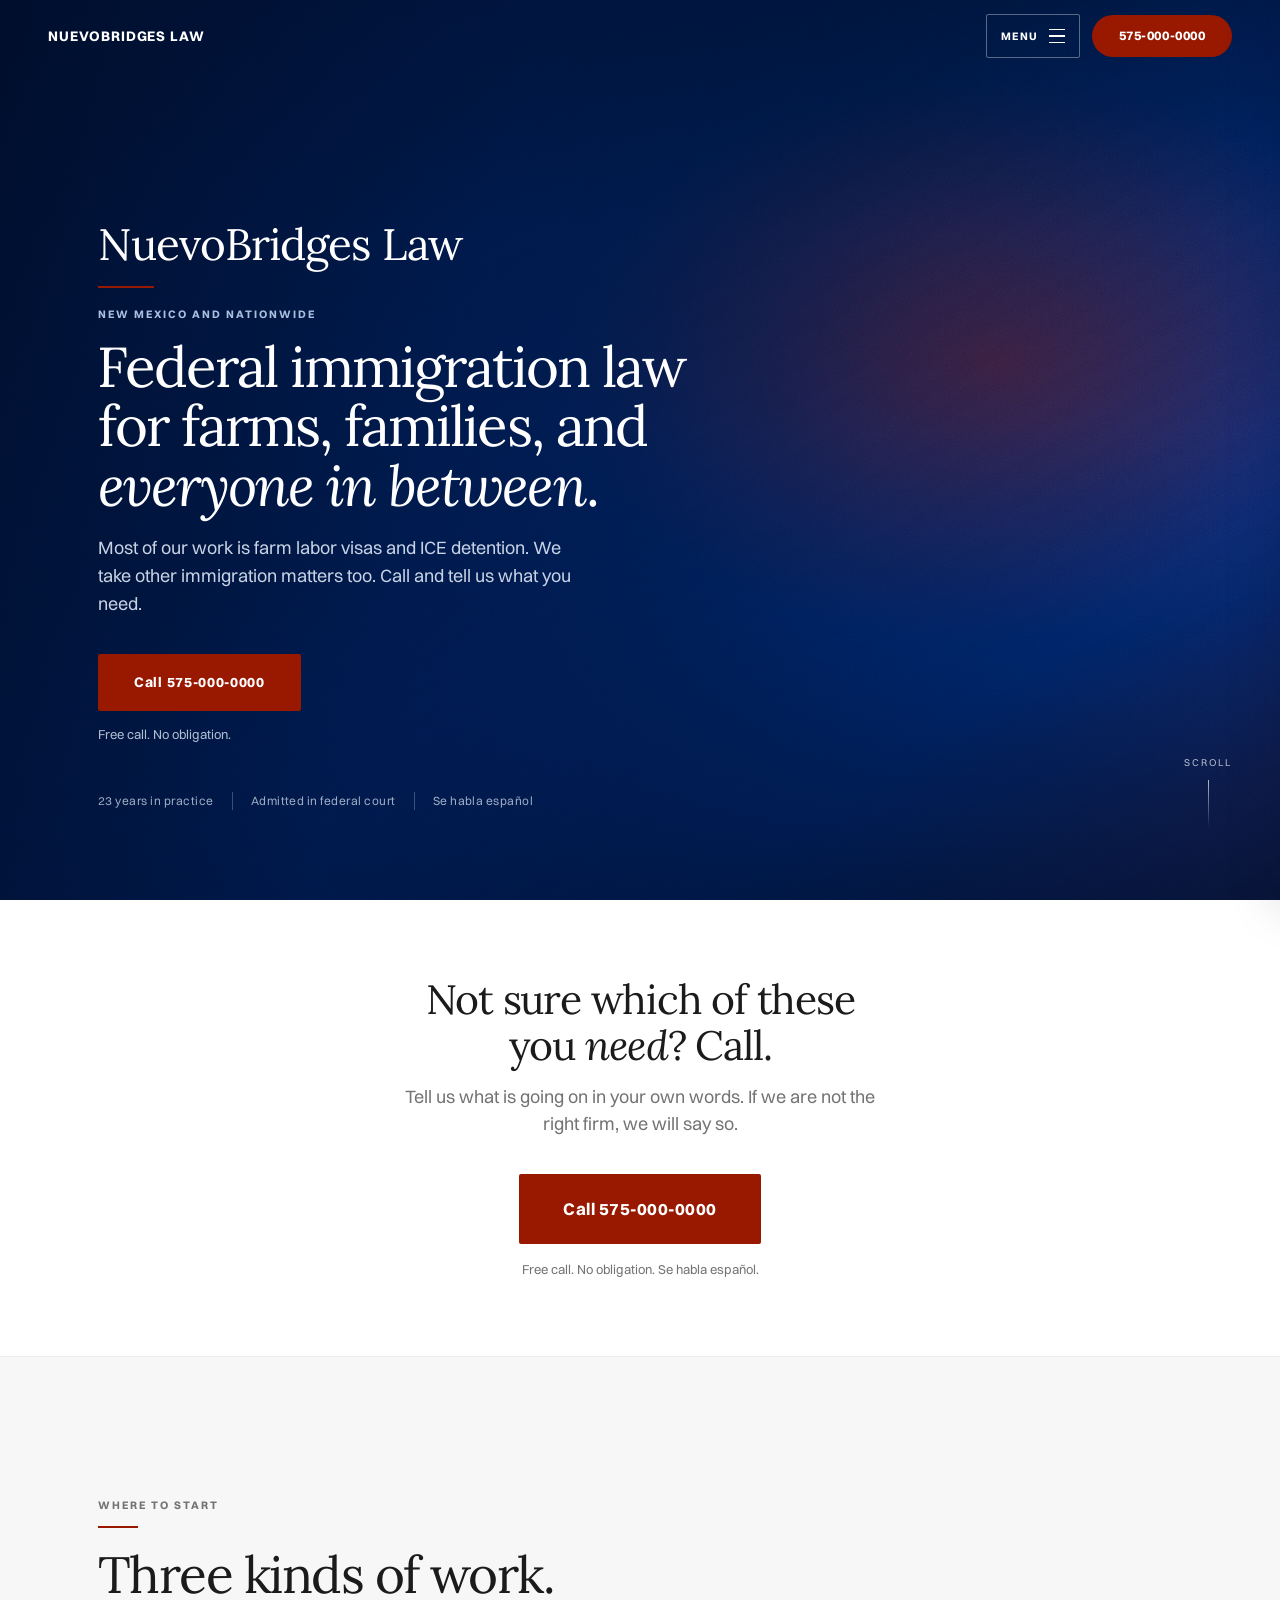
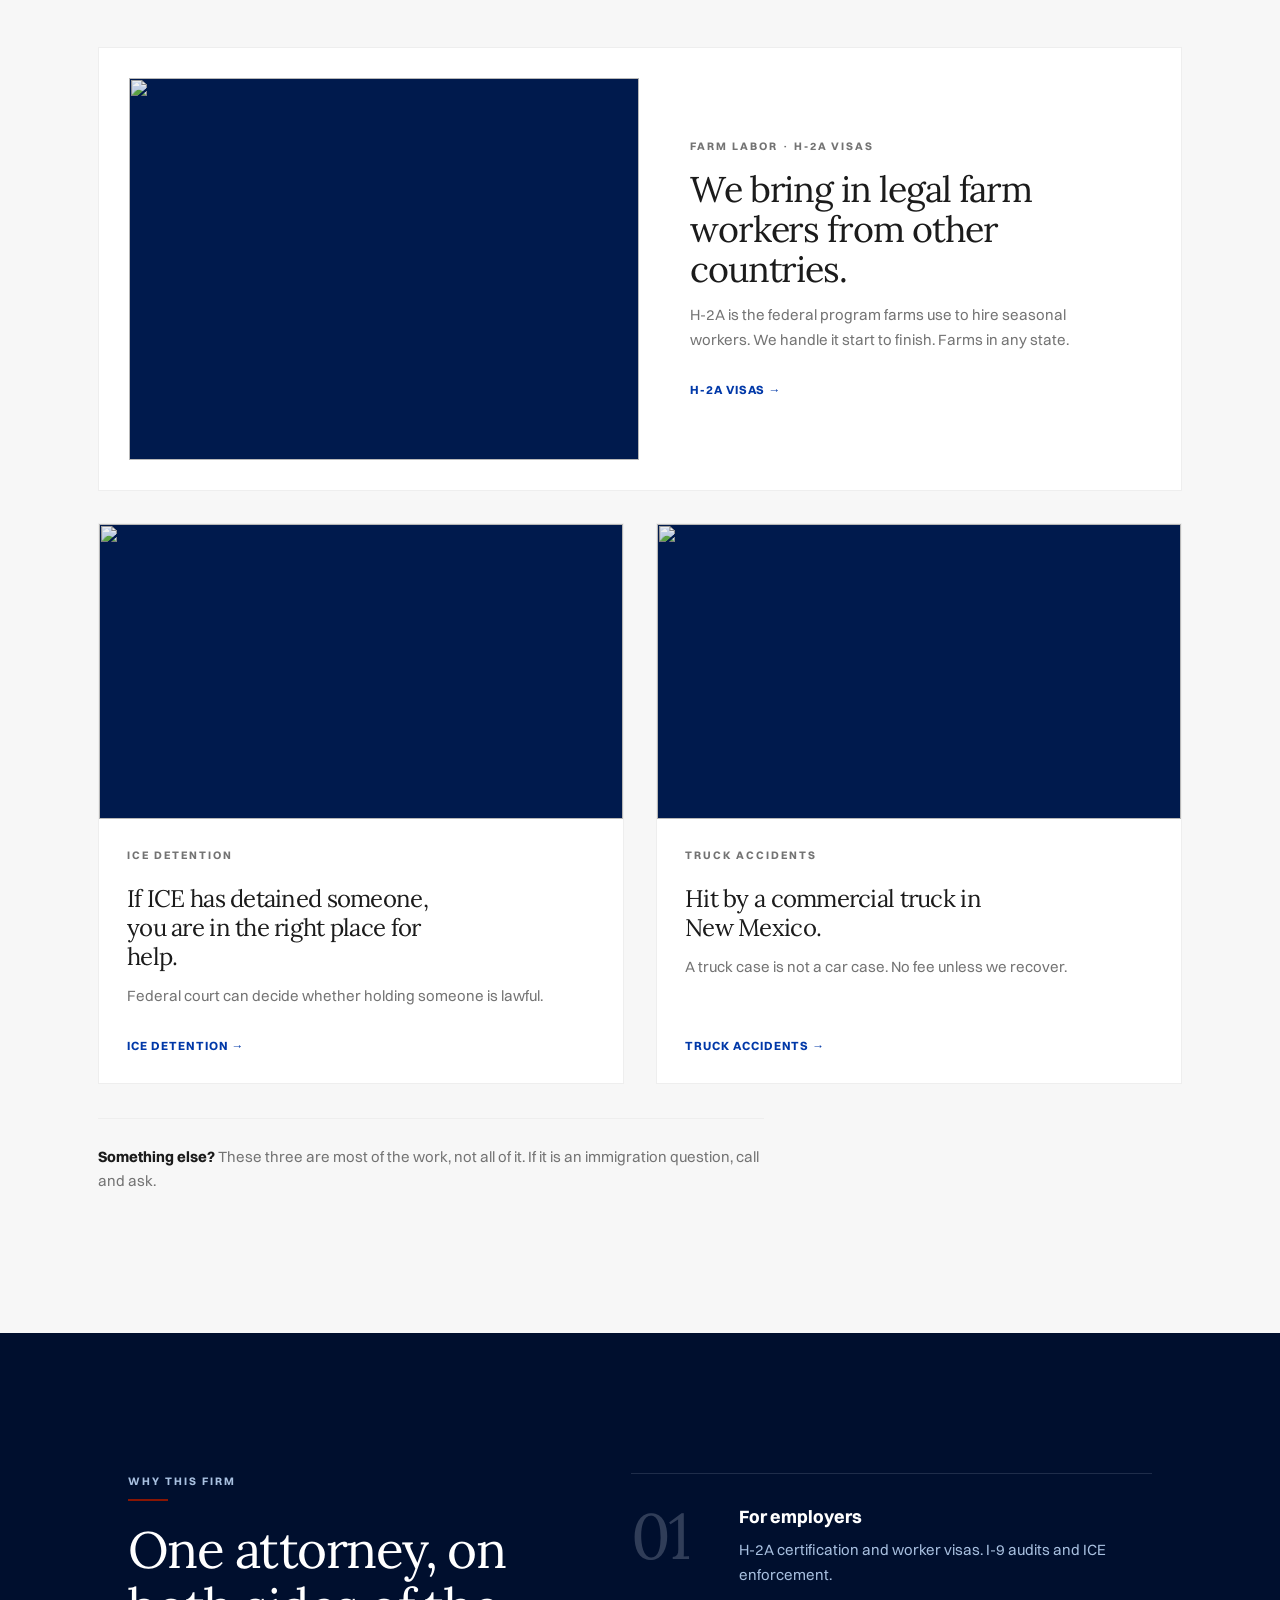
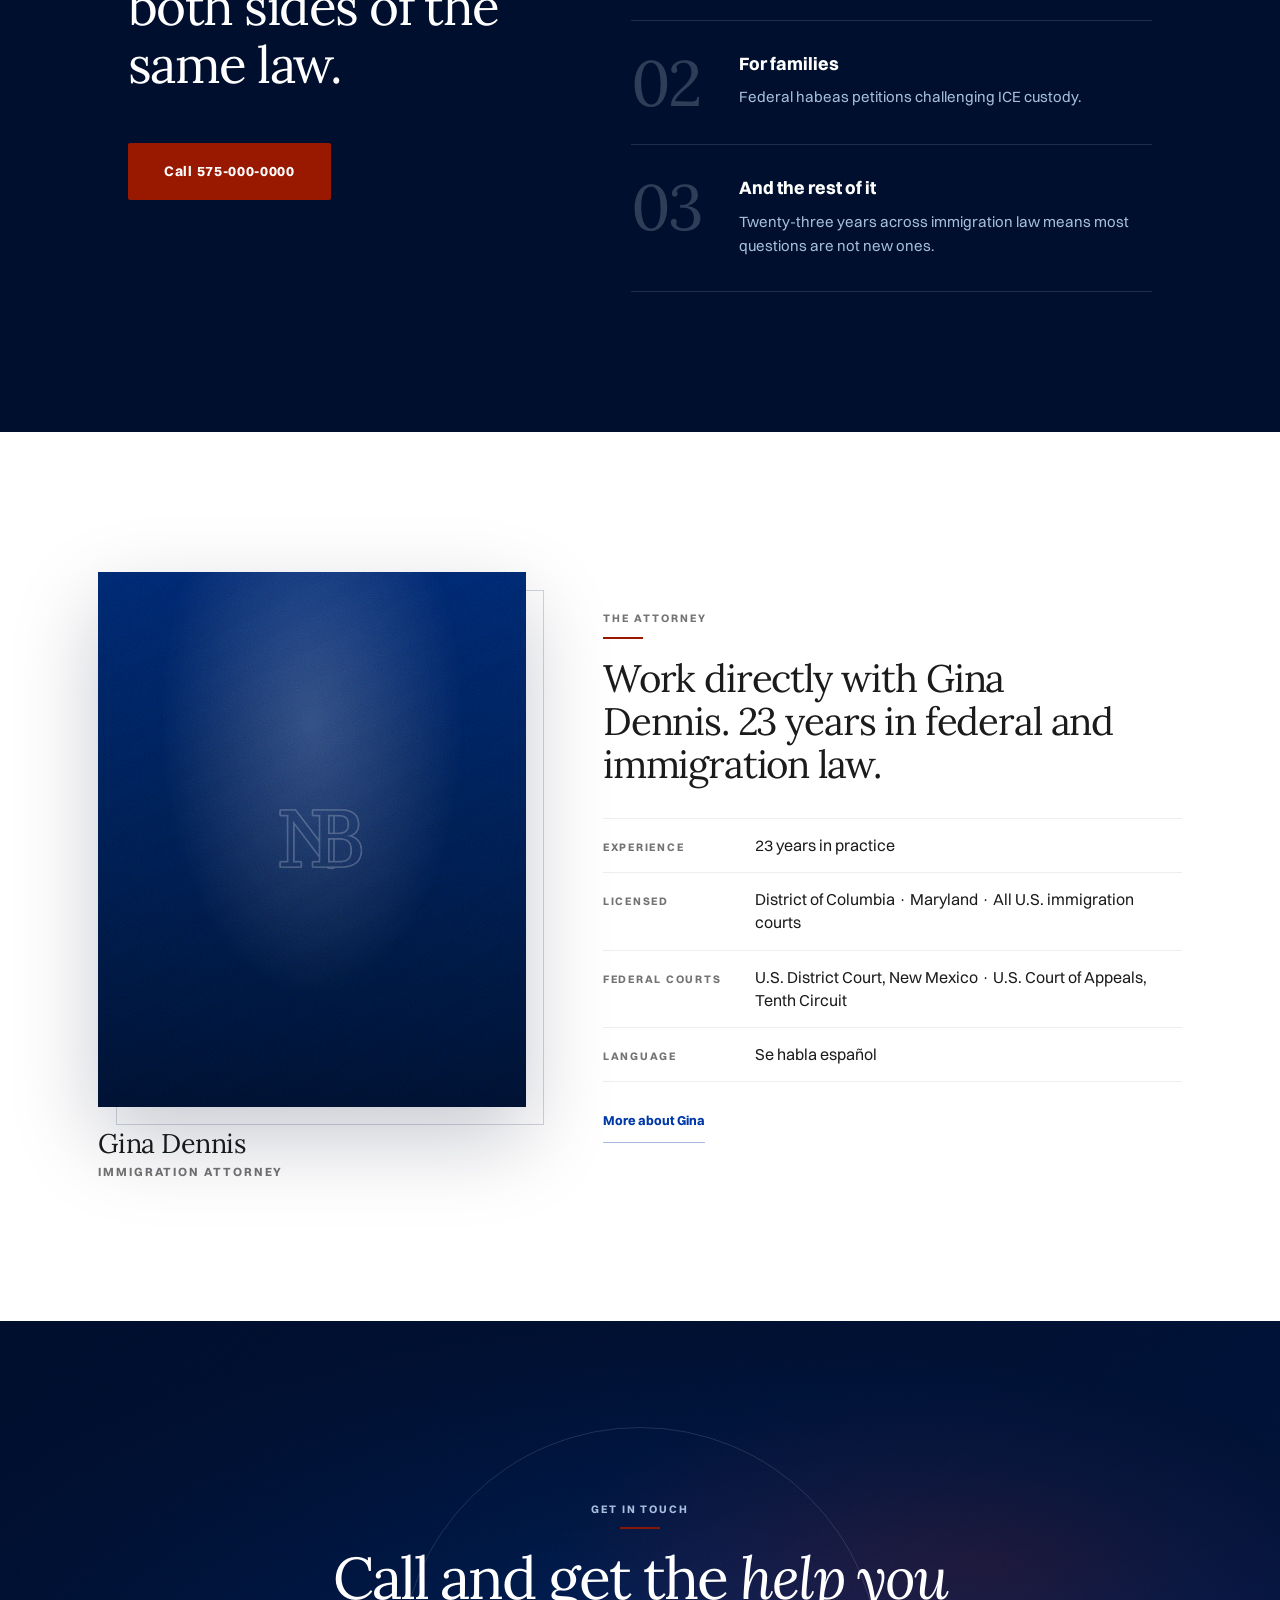
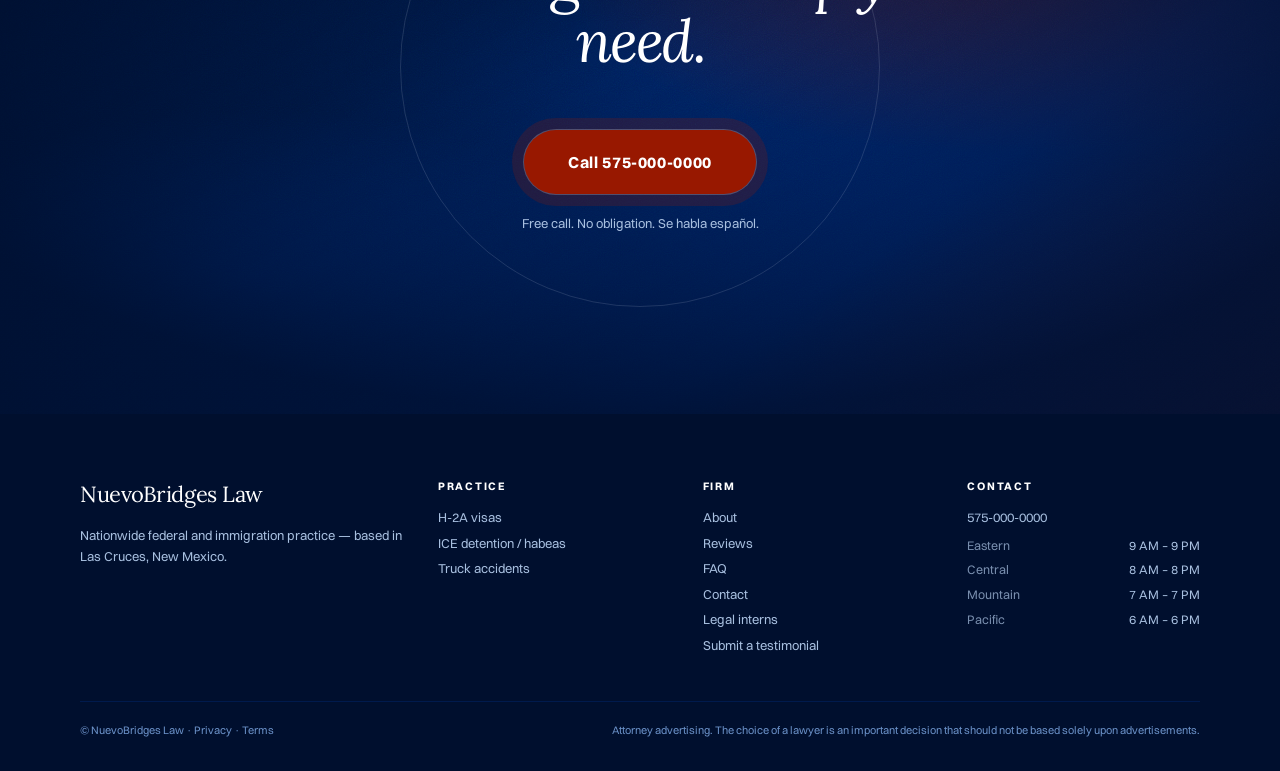
==== commit bb2d90ae: "Fix asset paths for trailing-slash URLs" ====
--- a/index.html
+++ b/index.html
@@ -7,10 +7,10 @@
   <meta name="robots" content="noindex, nofollow, noarchive" />
   <title>NuevoBridges Law | Farm labor. ICE detention. Truck accidents.</title>
   <link rel="canonical" href="https://nuevobridgeslaw.com/" />
-  <link rel="icon" type="image/x-icon" href="assets/favicons/favicon.ico" />
-  <link rel="icon" type="image/png" sizes="32x32" href="assets/favicons/favicon-32x32.png" />
-  <link rel="icon" type="image/png" sizes="16x16" href="assets/favicons/favicon-16x16.png" />
-  <link rel="apple-touch-icon" sizes="1024x1024" href="assets/favicons/apple-touch-icon.png" />
+  <link rel="icon" type="image/x-icon" href="/assets/favicons/favicon.ico" />
+  <link rel="icon" type="image/png" sizes="32x32" href="/assets/favicons/favicon-32x32.png" />
+  <link rel="icon" type="image/png" sizes="16x16" href="/assets/favicons/favicon-16x16.png" />
+  <link rel="apple-touch-icon" sizes="1024x1024" href="/assets/favicons/apple-touch-icon.png" />
   <meta name="theme-color" content="#0038A8" />
   <meta name="description" content="Federal and immigration counsel in Las Cruces, NM. H-2A farm labor and ICE detention habeas nationwide; truck accidents across New Mexico. Call for a first conversation." />
   <meta property="og:type" content="website" />
@@ -172,10 +172,10 @@
   </script>
   <!-- PLACEHOLDER: phone is 575-000-0000 (tel:+15750000000).
        Search data-placeholder="phone" to swap in the real number. -->
-  <link rel="stylesheet" href="assets/css/fonts.css" />
-  <link rel="stylesheet" href="assets/css/tokens.css" />
-  <link rel="stylesheet" href="assets/css/site.css" />
-  <link rel="stylesheet" href="assets/css/page-home.css" />
+  <link rel="stylesheet" href="/assets/css/fonts.css" />
+  <link rel="stylesheet" href="/assets/css/tokens.css" />
+  <link rel="stylesheet" href="/assets/css/site.css" />
+  <link rel="stylesheet" href="/assets/css/page-home.css" />
 </head>
 <body class="page-home">
 <div class="site-loader" id="site-loader" aria-hidden="true">
@@ -183,7 +183,7 @@
   </div>
 
   <header class="site-header is-over-hero" data-site-header>
-    <a class="logo-text" href="index.html">NuevoBridges Law</a>
+    <a class="logo-text" href="/index.html">NuevoBridges Law</a>
     <div class="header-actions">
       <button class="menu-btn" type="button" data-drawer-open aria-expanded="false" aria-controls="site-drawer" aria-label="Open menu">
         <span class="menu-btn__label">Menu</span>
@@ -204,21 +204,21 @@
     </div>
         <nav class="site-drawer__nav" aria-label="Site">
       <div class="site-drawer__group" data-drawer-group>
-        <a href="practice-areas.html" data-drawer-parent><span>Practice areas</span><span aria-hidden="true">→</span></a>
+        <a href="/practice-areas.html" data-drawer-parent><span>Practice areas</span><span aria-hidden="true">→</span></a>
         <div class="site-drawer__sub" data-drawer-sub>
           <div class="site-drawer__sub-inner">
-            <a href="h2a-visas.html"><span>H-2A visas</span><span aria-hidden="true">→</span></a>
-            <a href="ice-detention-habeas.html"><span>ICE detention / habeas</span><span aria-hidden="true">→</span></a>
-            <a href="truck-accidents.html"><span>Truck accidents</span><span aria-hidden="true">→</span></a>
-          </div>
-        </div>
-      </div>
-      <a href="about.html"><span>About</span><span aria-hidden="true">→</span></a>
-      <a href="reviews.html"><span>Reviews</span><span aria-hidden="true">→</span></a>
-      <a href="faq.html"><span>FAQ</span><span aria-hidden="true">→</span></a>
-      <a href="contact.html"><span>Contact</span><span aria-hidden="true">→</span></a>
-      <a href="legal-interns.html"><span>Legal interns</span><span aria-hidden="true">→</span></a>
-      <a href="submit-a-testimonial.html"><span>Submit a testimonial</span><span aria-hidden="true">→</span></a>
+            <a href="/h2a-visas.html"><span>H-2A visas</span><span aria-hidden="true">→</span></a>
+            <a href="/ice-detention-habeas.html"><span>ICE detention / habeas</span><span aria-hidden="true">→</span></a>
+            <a href="/truck-accidents.html"><span>Truck accidents</span><span aria-hidden="true">→</span></a>
+          </div>
+        </div>
+      </div>
+      <a href="/about.html"><span>About</span><span aria-hidden="true">→</span></a>
+      <a href="/reviews.html"><span>Reviews</span><span aria-hidden="true">→</span></a>
+      <a href="/faq.html"><span>FAQ</span><span aria-hidden="true">→</span></a>
+      <a href="/contact.html"><span>Contact</span><span aria-hidden="true">→</span></a>
+      <a href="/legal-interns.html"><span>Legal interns</span><span aria-hidden="true">→</span></a>
+      <a href="/submit-a-testimonial.html"><span>Submit a testimonial</span><span aria-hidden="true">→</span></a>
     </nav>
     <div class="site-drawer__foot">
       <p>Prefer to talk? Call and tell us how many workers you need.</p>
@@ -270,7 +270,7 @@
           <h2 class="copy-h2">Three kinds of work.</h2>
         </div>
 
-        <a class="feature-card reveal" href="h2a-visas.html">
+        <a class="feature-card reveal" href="/h2a-visas.html">
           <div class="feature-card__media photo-plane grade-farm photo-plane--photo">
             <!-- TEMPORARY: Unsplash CDN. Replace with a local asset before launch. -->
             <img src="https://images.unsplash.com/photo-1605673349798-5580680c4dea?fm=jpg&q=80&w=1600&h=1200&fit=crop&auto=format" alt="" width="1600" height="1200" loading="lazy" decoding="async" />
@@ -284,7 +284,7 @@
         </a>
 
         <div class="pair-grid">
-          <a class="pair-card reveal" href="ice-detention-habeas.html">
+          <a class="pair-card reveal" href="/ice-detention-habeas.html">
             <div class="pair-card__media photo-plane grade-detention photo-plane--photo">
               <!-- TEMPORARY: Unsplash CDN. Replace with a local asset before launch. -->
               <img src="https://images.unsplash.com/photo-1701605920759-7b523ee7748c?fm=jpg&q=80&w=1600&h=900&fit=crop&auto=format" alt="" width="1600" height="900" loading="lazy" decoding="async" />
@@ -296,7 +296,7 @@
               <span class="slot-label">ICE detention &rarr;</span>
             </div>
           </a>
-          <a class="pair-card reveal" href="truck-accidents.html">
+          <a class="pair-card reveal" href="/truck-accidents.html">
             <div class="pair-card__media photo-plane grade-highway photo-plane--photo">
               <!-- TEMPORARY: Unsplash CDN. Replace with a local asset before launch. -->
               <img src="https://images.unsplash.com/photo-1582063745023-666cf249c505?fm=jpg&q=80&w=1600&h=900&fit=crop&auto=format" alt="" width="1600" height="900" loading="lazy" decoding="async" />
@@ -361,7 +361,7 @@
           <div class="gina-media reveal">
             <div class="attorney-frame-wrap">
               <div class="attorney-frame photo-plane grade-portrait gina-frame" role="img" aria-label="Portrait of Gina Dennis — photography pending">
-                <img class="gina-frame__mark" src="assets/logo/monogram_reverse.png" alt="" width="800" height="800" loading="lazy" decoding="async" />
+                <img class="gina-frame__mark" src="/assets/logo/monogram_reverse.png" alt="" width="800" height="800" loading="lazy" decoding="async" />
               </div>
             </div>
             <p class="gina-name">Gina Dennis</p>
@@ -389,7 +389,7 @@
                 <dd class="ledger__v">Se habla español</dd>
               </div>
             </dl>
-            <a class="soft-link" href="about.html">More about Gina</a>
+            <a class="soft-link" href="/about.html">More about Gina</a>
           </div>
         </div>
       </div>
@@ -417,18 +417,18 @@
       </div>
       <div class="footer-col">
         <h6>Practice</h6>
-        <a class="copy-link" href="h2a-visas.html">H-2A visas</a>
-        <a class="copy-link" href="ice-detention-habeas.html">ICE detention / habeas</a>
-        <a class="copy-link" href="truck-accidents.html">Truck accidents</a>
+        <a class="copy-link" href="/h2a-visas.html">H-2A visas</a>
+        <a class="copy-link" href="/ice-detention-habeas.html">ICE detention / habeas</a>
+        <a class="copy-link" href="/truck-accidents.html">Truck accidents</a>
       </div>
       <div class="footer-col">
         <h6>Firm</h6>
-        <a class="copy-link" href="about.html">About</a>
-        <a class="copy-link" href="reviews.html">Reviews</a>
-        <a class="copy-link" href="faq.html">FAQ</a>
-        <a class="copy-link" href="contact.html">Contact</a>
-        <a class="copy-link" href="legal-interns.html">Legal interns</a>
-        <a class="copy-link" href="submit-a-testimonial.html">Submit a testimonial</a>
+        <a class="copy-link" href="/about.html">About</a>
+        <a class="copy-link" href="/reviews.html">Reviews</a>
+        <a class="copy-link" href="/faq.html">FAQ</a>
+        <a class="copy-link" href="/contact.html">Contact</a>
+        <a class="copy-link" href="/legal-interns.html">Legal interns</a>
+        <a class="copy-link" href="/submit-a-testimonial.html">Submit a testimonial</a>
       </div>
       <div class="footer-col">
         <h6>Contact</h6>
@@ -450,12 +450,12 @@
   <div class="mobile-cta">
     <a class="cta-btn persistent" href="tel:+15750000000" data-placeholder="phone">575-000-0000</a>
   </div>
-<script src="assets/js/hero.js" defer></script>
-  <script src="assets/js/loader.js" defer></script>
-  <script src="assets/js/cursor.js" defer></script>
-  <script src="assets/js/drawer.js" defer></script>
-  <script src="assets/js/reviews.js" defer></script>
-  <script src="assets/js/faq.js" defer></script>
-  <script src="assets/js/reveal.js" defer></script>
+<script src="/assets/js/hero.js" defer></script>
+  <script src="/assets/js/loader.js" defer></script>
+  <script src="/assets/js/cursor.js" defer></script>
+  <script src="/assets/js/drawer.js" defer></script>
+  <script src="/assets/js/reviews.js" defer></script>
+  <script src="/assets/js/faq.js" defer></script>
+  <script src="/assets/js/reveal.js" defer></script>
 </body>
 </html>
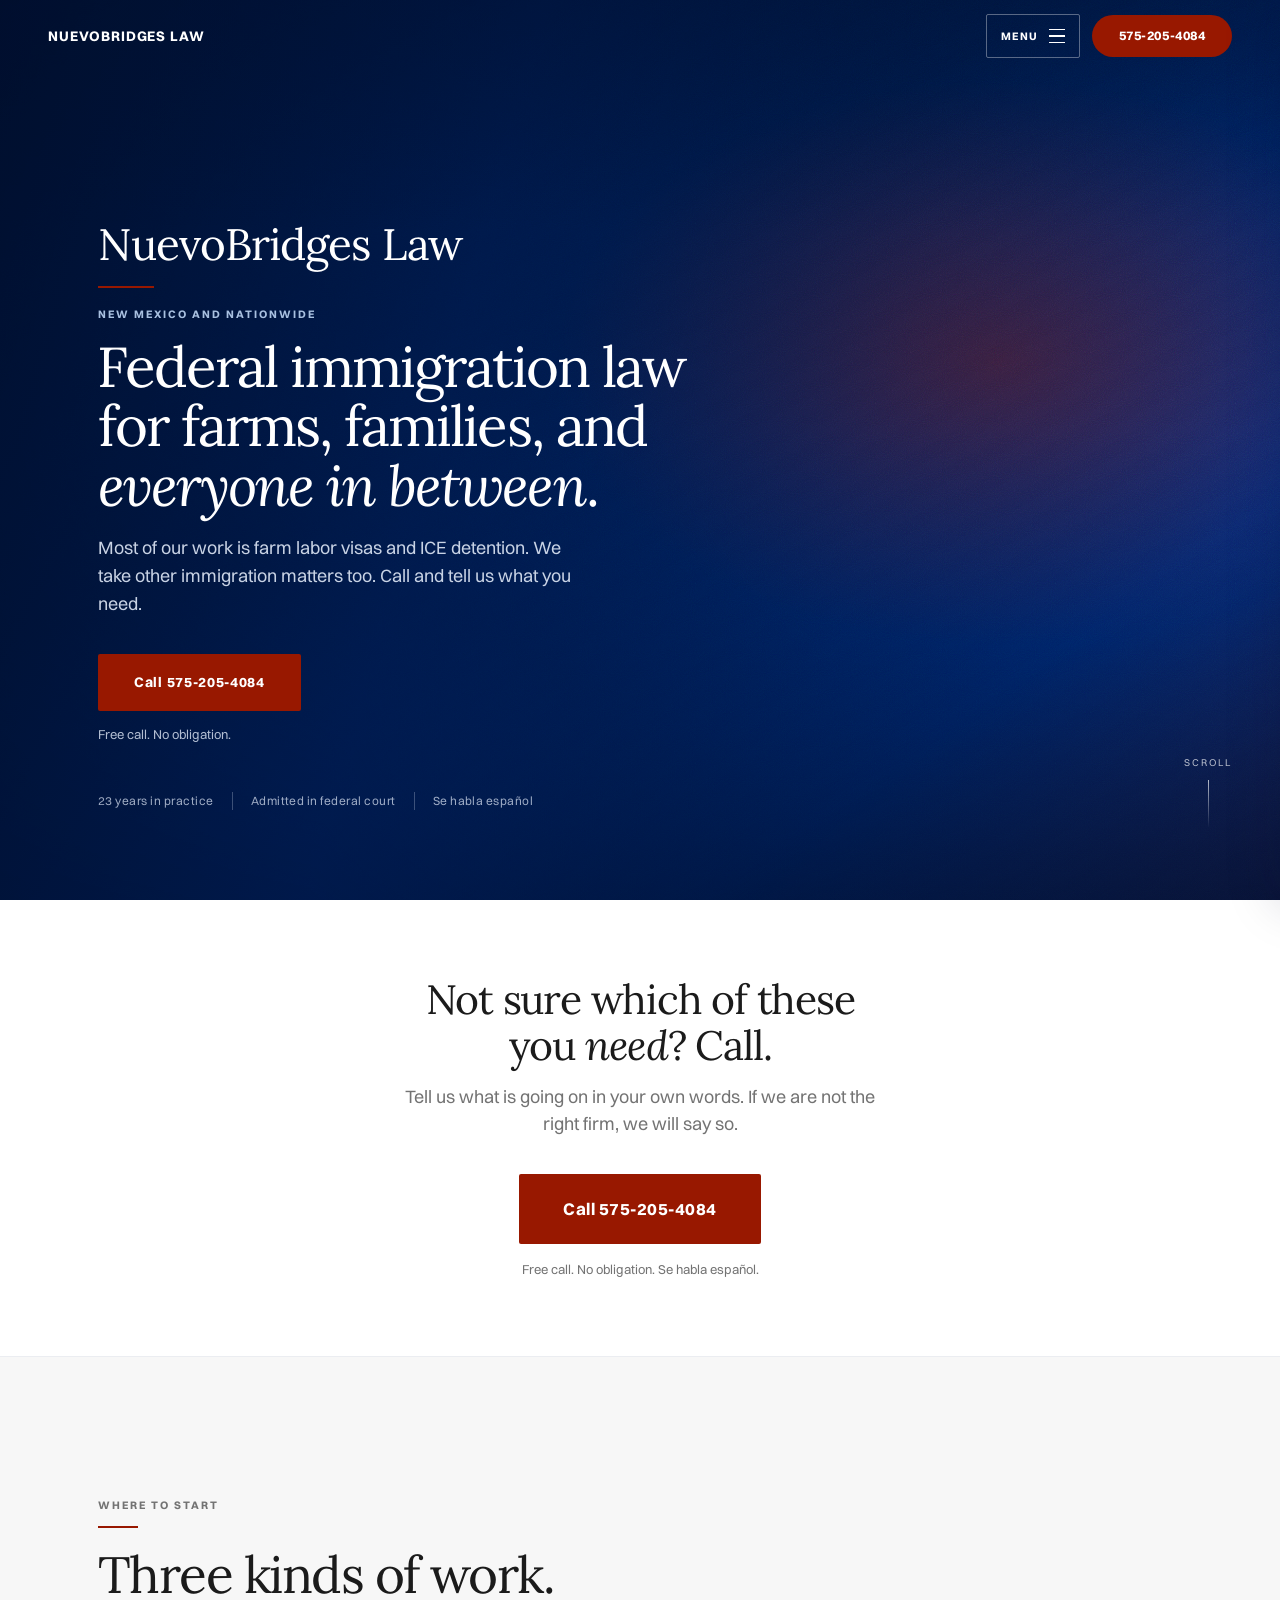
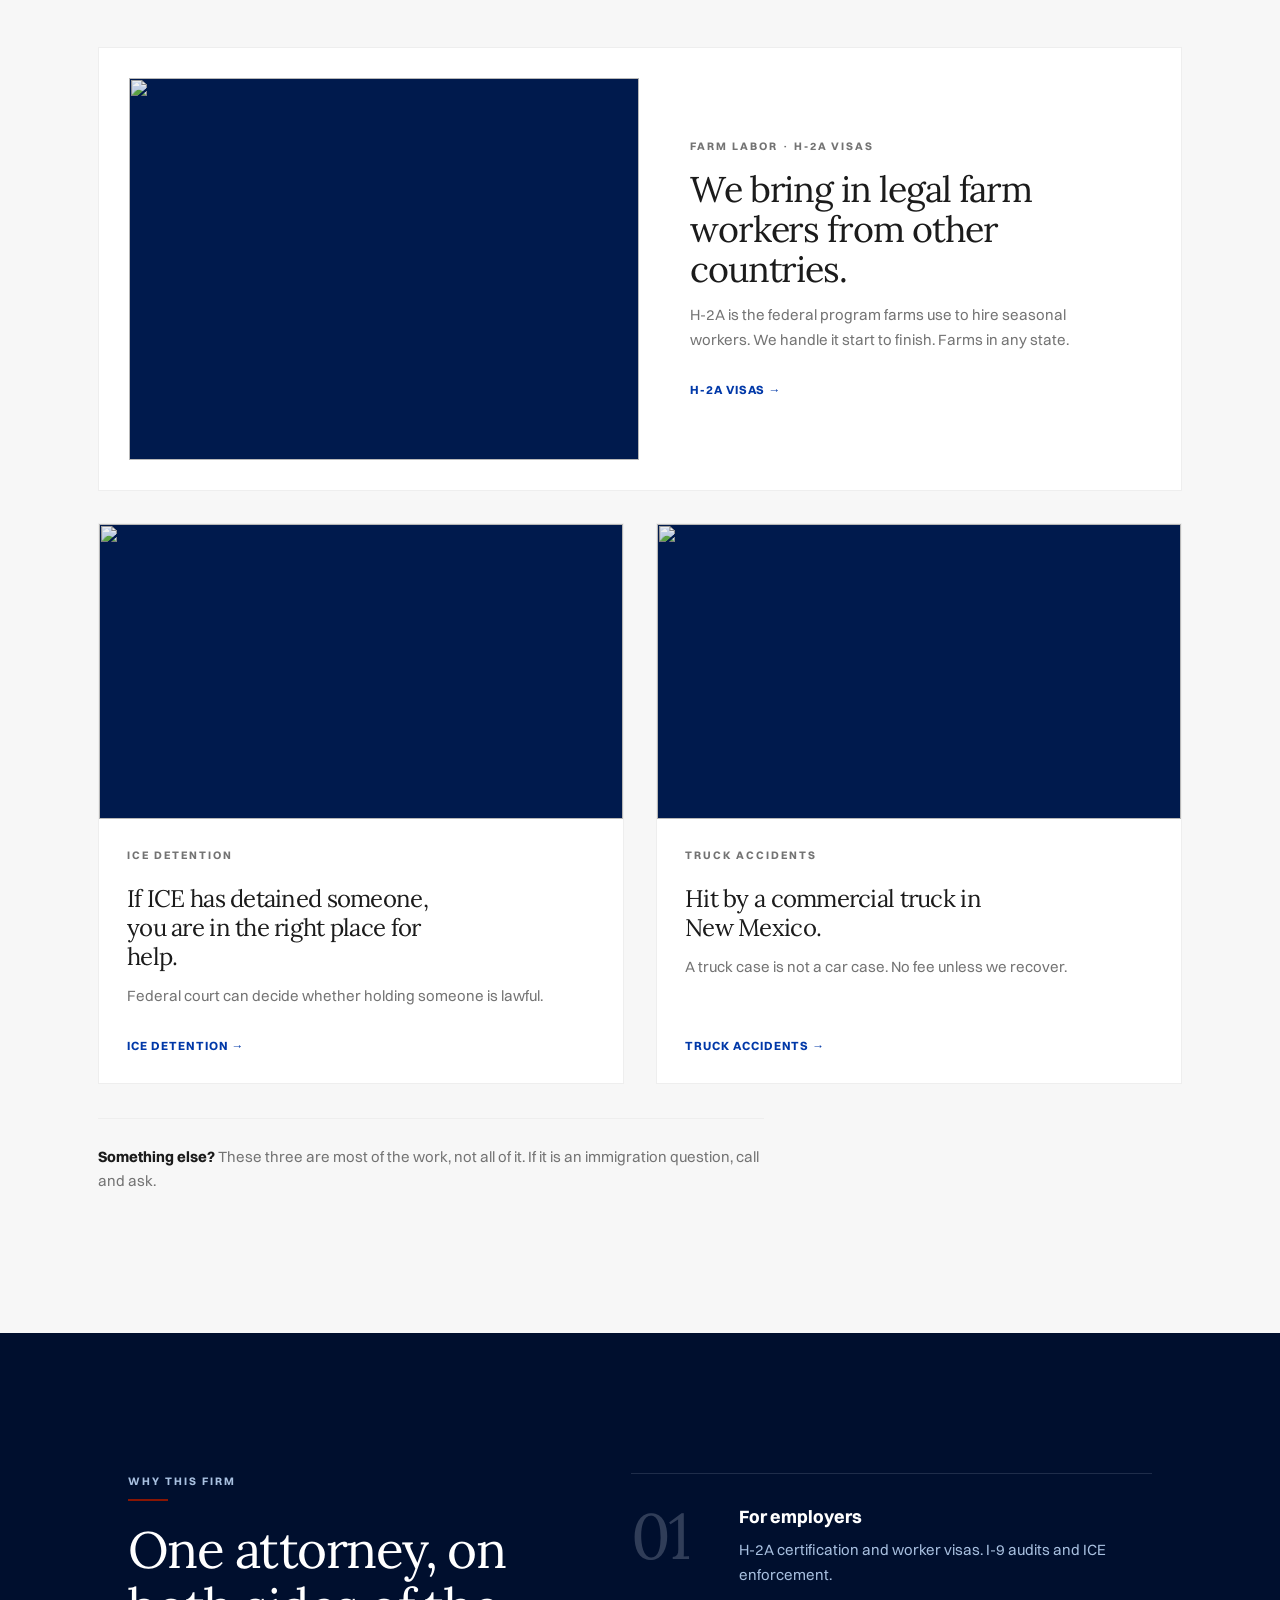
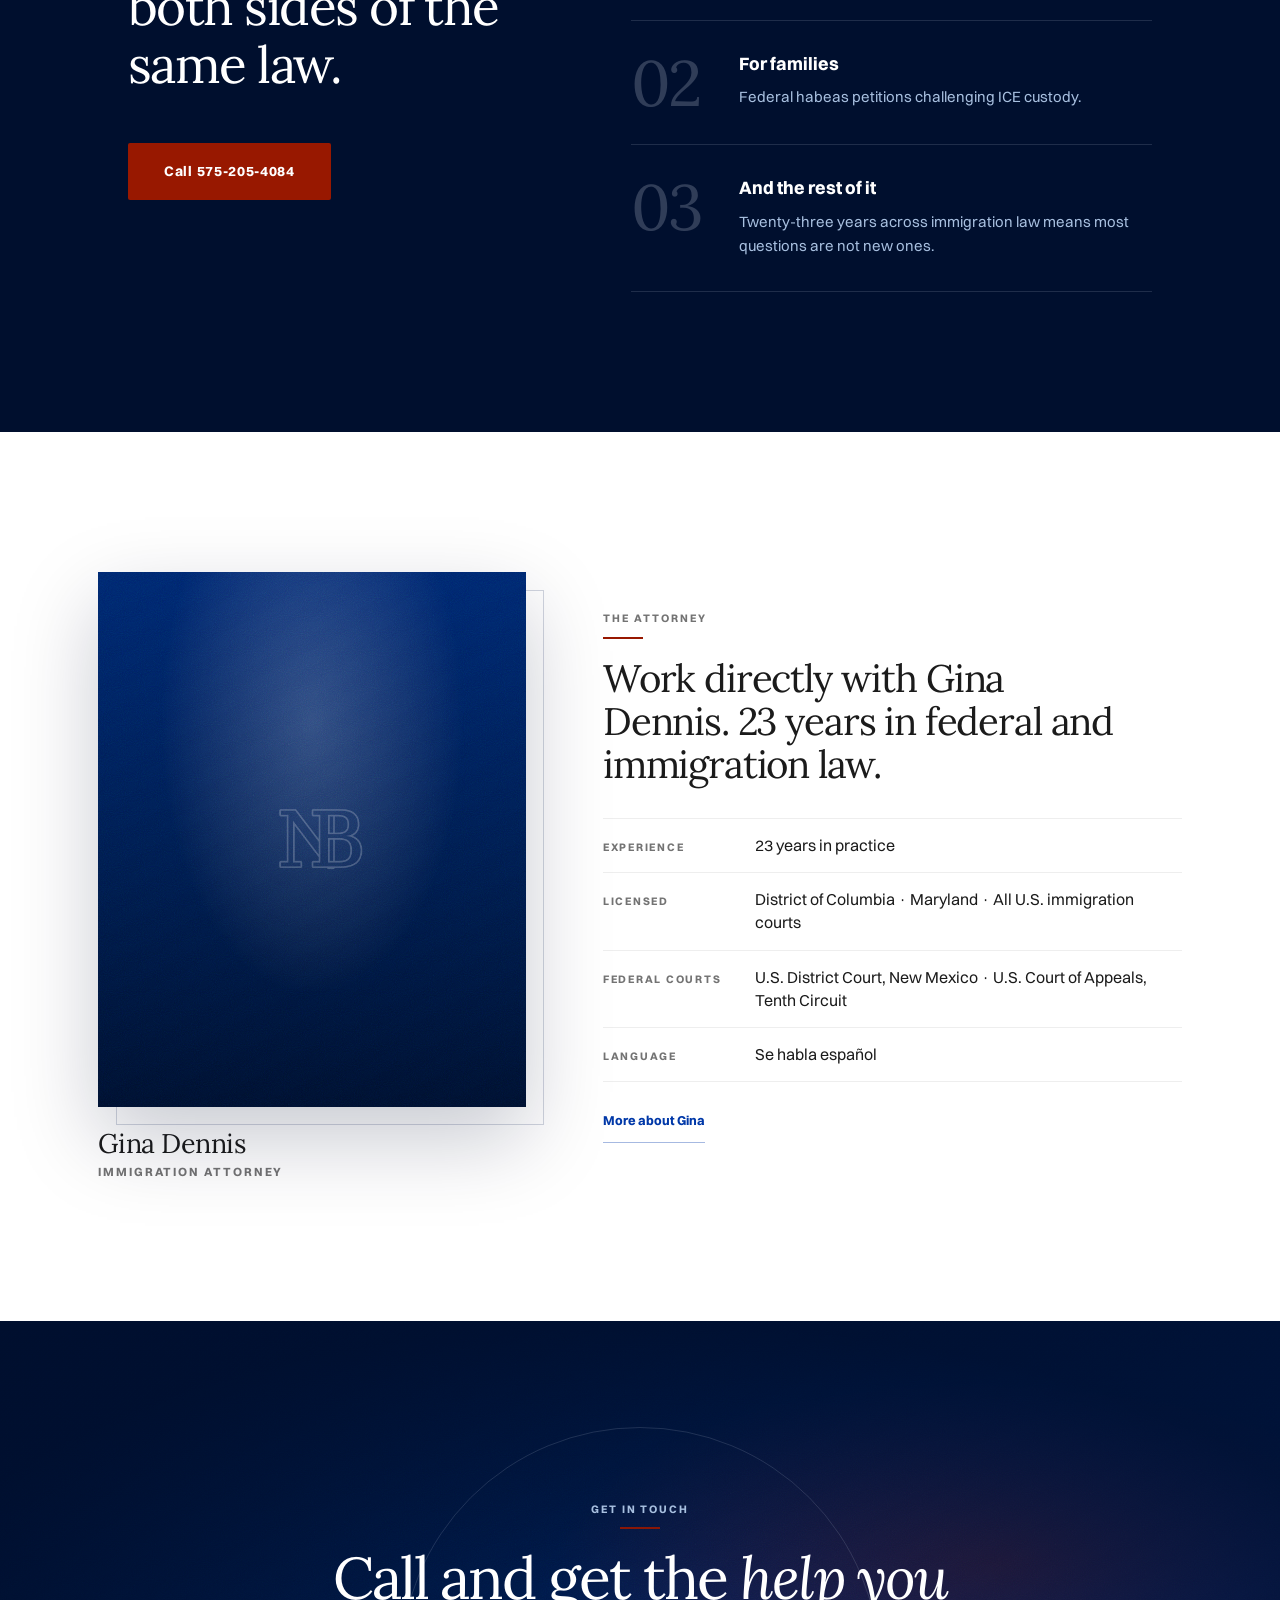
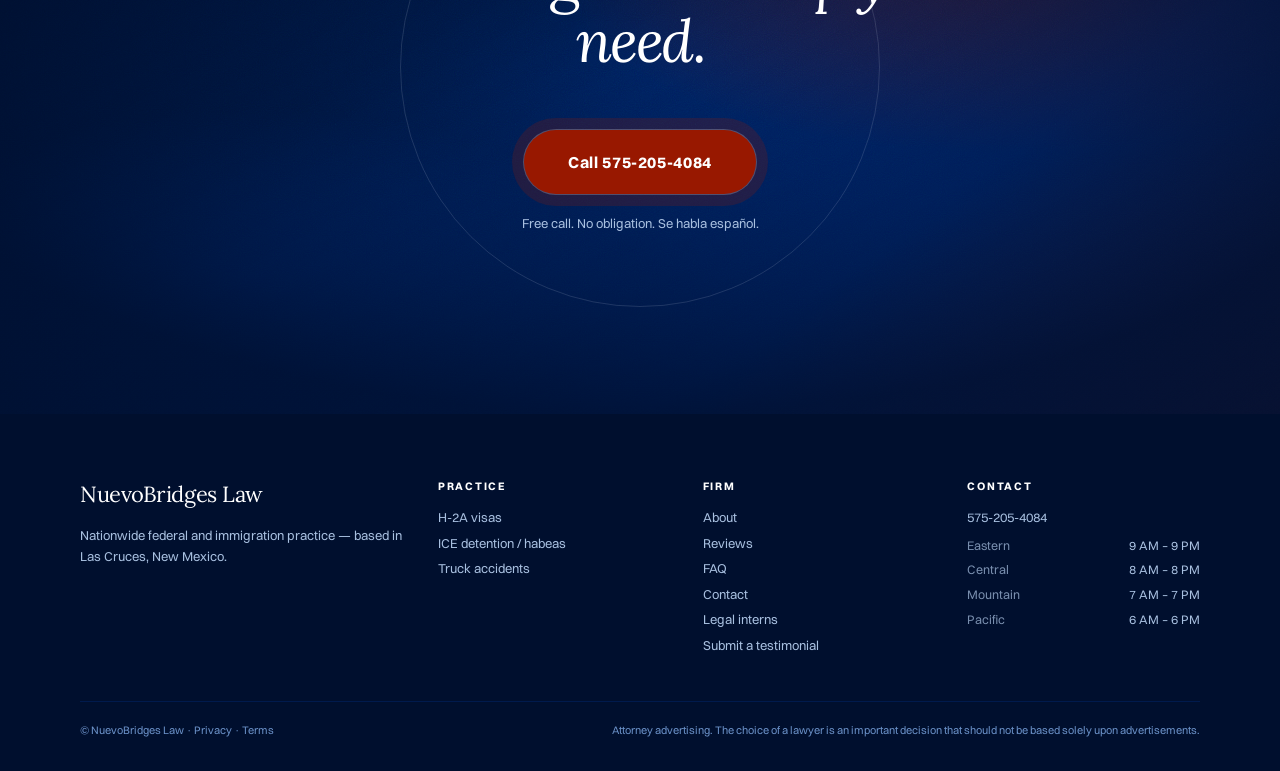
==== commit 299e540e: "Add tracking scripts" ====
--- a/index.html
+++ b/index.html
@@ -27,6 +27,12 @@
   <meta name="twitter:title" content="NuevoBridges Law | Farm labor. ICE detention. Truck accidents." />
   <meta name="twitter:description" content="Federal and immigration counsel in Las Cruces, NM. H-2A farm labor and ICE detention habeas nationwide; truck accidents across New Mexico. Call for a first conversation." />
   <meta name="twitter:image" content="https://nuevobridgeslaw.com/og/nb-law-share.png" />
+  <link rel="preconnect" href="https://www.googletagmanager.com">
+  <link rel="preconnect" href="https://cdn.callrail.com">
+
+  <script src="/assets/js/tracking-config.js"></script>
+  <script src="/assets/js/tracking.js"></script>
+  <script src="/assets/js/consent-init.js"></script>
   <script type="application/ld+json">
   {
     "@context": "https://schema.org",
@@ -136,41 +142,11 @@
             "item": "https://nuevobridgeslaw.com/"
           }
         ]
-      },
-      {
-        "@type": "FAQPage",
-        "@id": "https://nuevobridgeslaw.com/#faq",
-        "mainEntity": [
-          {
-            "@type": "Question",
-            "name": "Do I need to know if this is an \"H-2A\" case before I call?",
-            "acceptedAnswer": {
-              "@type": "Answer",
-              "text": "No. If you need seasonal labor help, call and we'll sort out whether H-2A is the right path."
-            }
-          },
-          {
-            "@type": "Question",
-            "name": "If someone I care about is in detention, can I call?",
-            "acceptedAnswer": {
-              "@type": "Answer",
-              "text": "Yes. Share what you know. We'll explain possible next steps and whether we can help."
-            }
-          },
-          {
-            "@type": "Question",
-            "name": "Do you only take New Mexico matters?",
-            "acceptedAnswer": {
-              "@type": "Answer",
-              "text": "We're based in Las Cruces. Employer H-2A and federal habeas work is nationwide. Trucking accident cases are New Mexico statewide. Call and we'll tell you if we can help."
-            }
-          }
-        ]
       }
-    ]
+]
   }
   </script>
-  <!-- PLACEHOLDER: phone is 575-000-0000 (tel:+15750000000).
+  <!-- PLACEHOLDER: phone is 575-205-4084 (tel:+15752054084).
        Search data-placeholder="phone" to swap in the real number. -->
   <link rel="stylesheet" href="/assets/css/fonts.css" />
   <link rel="stylesheet" href="/assets/css/tokens.css" />
@@ -189,7 +165,7 @@
         <span class="menu-btn__label">Menu</span>
         <span class="menu-btn__bars" aria-hidden="true"><span></span><span></span><span></span></span>
       </button>
-      <a class="cta-btn persistent" href="tel:+15750000000" data-placeholder="phone">575-000-0000</a>
+      <a class="cta-btn persistent" href="tel:+15752054084" data-placeholder="phone">575-205-4084</a>
     </div>
   </header>
 
@@ -222,7 +198,7 @@
     </nav>
     <div class="site-drawer__foot">
       <p>Prefer to talk? Call and tell us how many workers you need.</p>
-      <a class="cta-btn persistent" href="tel:+15750000000" data-placeholder="phone">575-000-0000</a>
+      <a class="cta-btn persistent" href="tel:+15752054084" data-placeholder="phone">575-205-4084</a>
     </div>
   </aside>
 
@@ -238,7 +214,7 @@
           <div class="eyebrow on-dark">New Mexico and nationwide</div>
           <h1 class="copy-h1 on-dark">Federal immigration law for farms, families, and <em>everyone in between</em>.</h1>
           <p class="copy-lead on-dark">Most of our work is farm labor visas and ICE detention. We take other immigration matters too. Call and tell us what you need.</p>
-          <a class="cta-btn lg" href="tel:+15750000000" data-placeholder="phone">Call 575-000-0000</a>
+          <a class="cta-btn lg" href="tel:+15752054084" data-placeholder="phone">Call 575-205-4084</a>
           <p class="hero-note">Free call. No obligation.</p>
           <div class="hero-trust">
             <span>23 years in practice</span>
@@ -257,7 +233,7 @@
       <div class="container narrow callnow__inner reveal">
         <h2 class="copy-h2">Not sure which of these you <em>need</em>? Call.</h2>
         <p class="copy-lead">Tell us what is going on in your own words. If we are not the right firm, we will say so.</p>
-        <a class="cta-btn lg callnow__cta" href="tel:+15750000000" data-placeholder="phone">Call 575-000-0000</a>
+        <a class="cta-btn lg callnow__cta" href="tel:+15752054084" data-placeholder="phone">Call 575-205-4084</a>
         <p class="callnow__micro">Free call. No obligation. Se habla español.</p>
       </div>
     </section>
@@ -323,7 +299,7 @@
             <div class="eyebrow on-dark">Why this firm</div>
             <span class="sec-rule on-dark" aria-hidden="true"></span>
             <h2 class="copy-h2 on-dark">One attorney, on both sides of the same law.</h2>
-            <a class="cta-btn lg thread-cta" href="tel:+15750000000" data-placeholder="phone">Call 575-000-0000</a>
+            <a class="cta-btn lg thread-cta" href="tel:+15752054084" data-placeholder="phone">Call 575-205-4084</a>
           </div>
           <ol class="process-list">
             <li class="process-step reveal">
@@ -403,7 +379,7 @@
         <div class="eyebrow on-dark">Get in touch</div>
         <span class="sec-rule on-dark" aria-hidden="true"></span>
         <h2 class="copy-h1 on-dark">Call and get the <em>help you need</em>.</h2>
-        <a class="cta-btn final" href="tel:+15750000000" data-placeholder="phone">Call 575-000-0000</a>
+        <a class="cta-btn final" href="tel:+15752054084" data-placeholder="phone">Call 575-205-4084</a>
         <div class="micro">Free call. No obligation. Se habla español.</div>
       </div>
     </section>
@@ -432,7 +408,7 @@
       </div>
       <div class="footer-col">
         <h6>Contact</h6>
-        <a class="copy-link" href="tel:+15750000000" data-placeholder="phone">575-000-0000</a>
+        <a class="copy-link" href="tel:+15752054084" data-placeholder="phone">575-205-4084</a>
         <ul class="hours">
           <li><span class="hours__z">Eastern</span><span class="hours__t">9 AM – 9 PM</span></li>
           <li><span class="hours__z">Central</span><span class="hours__t">8 AM – 8 PM</span></li>
@@ -448,7 +424,7 @@
   </footer>
 
   <div class="mobile-cta">
-    <a class="cta-btn persistent" href="tel:+15750000000" data-placeholder="phone">575-000-0000</a>
+    <a class="cta-btn persistent" href="tel:+15752054084" data-placeholder="phone">575-205-4084</a>
   </div>
 <script src="/assets/js/hero.js" defer></script>
   <script src="/assets/js/loader.js" defer></script>
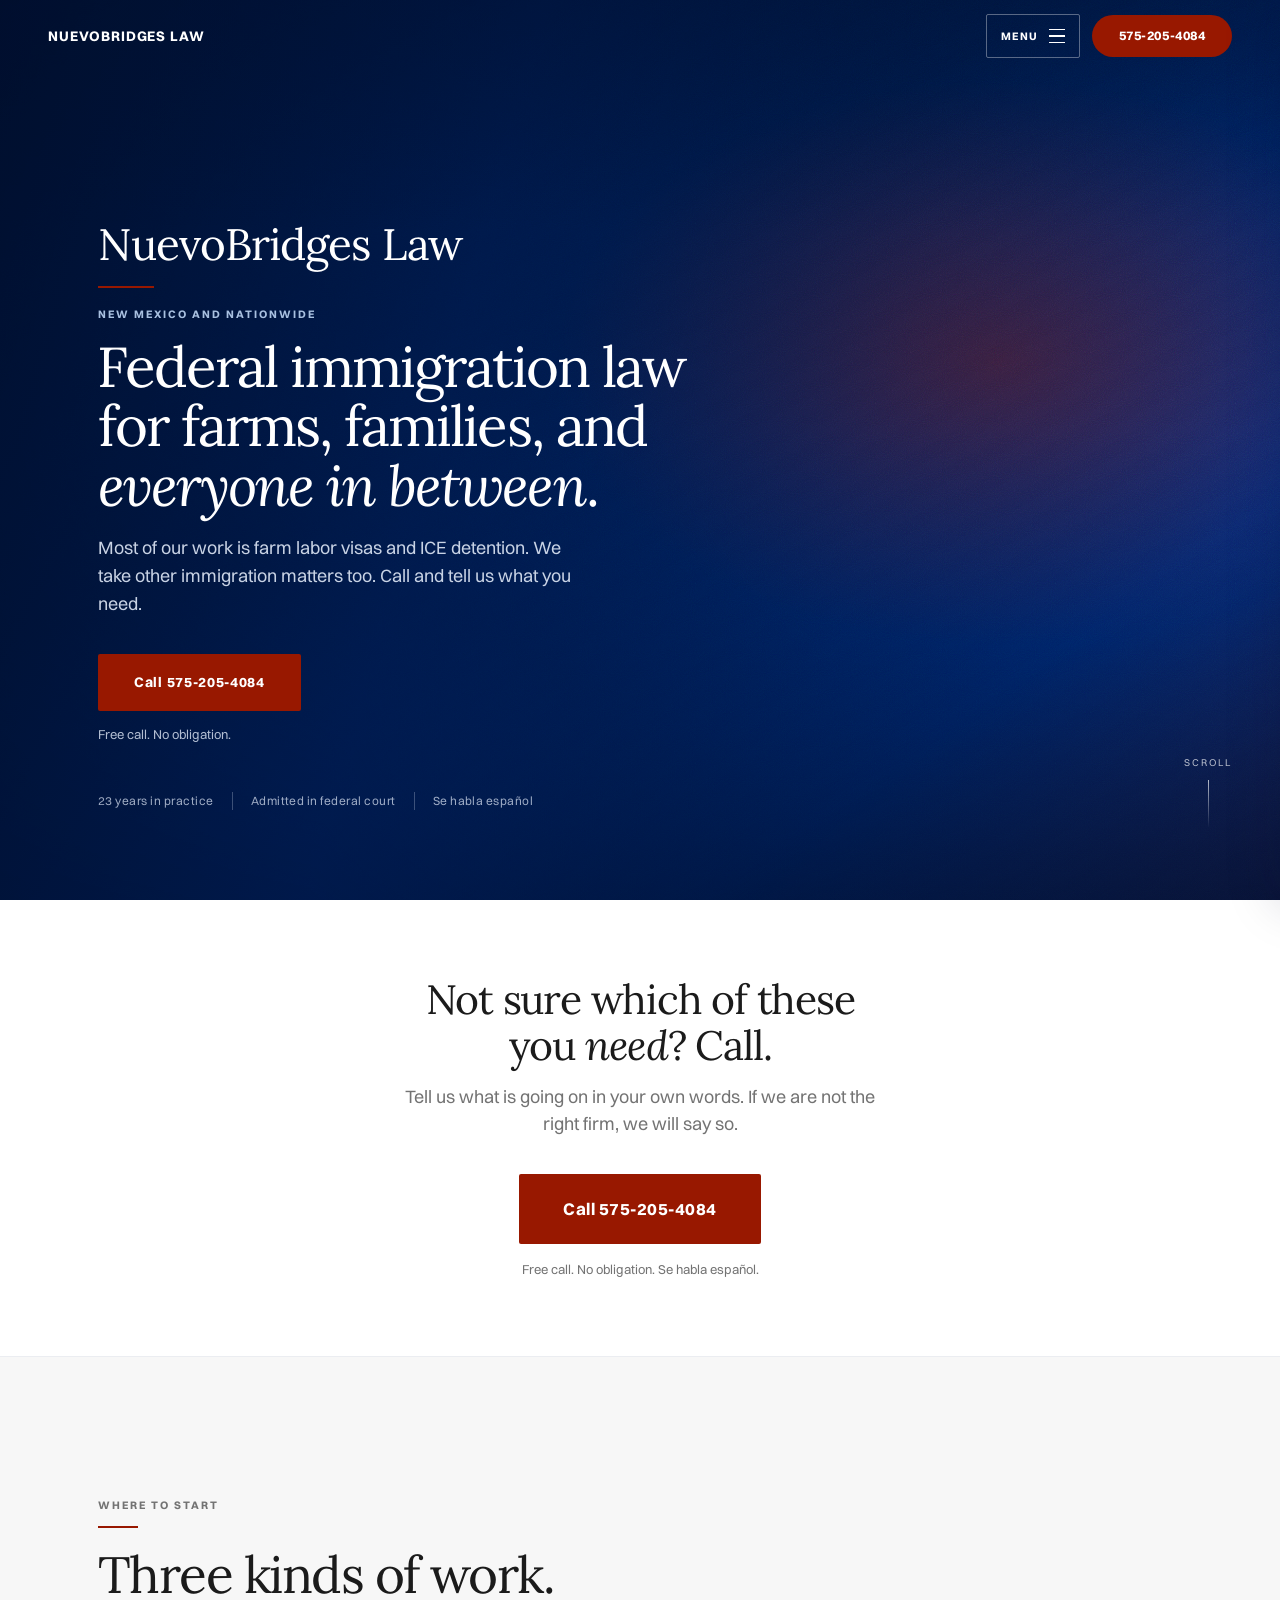
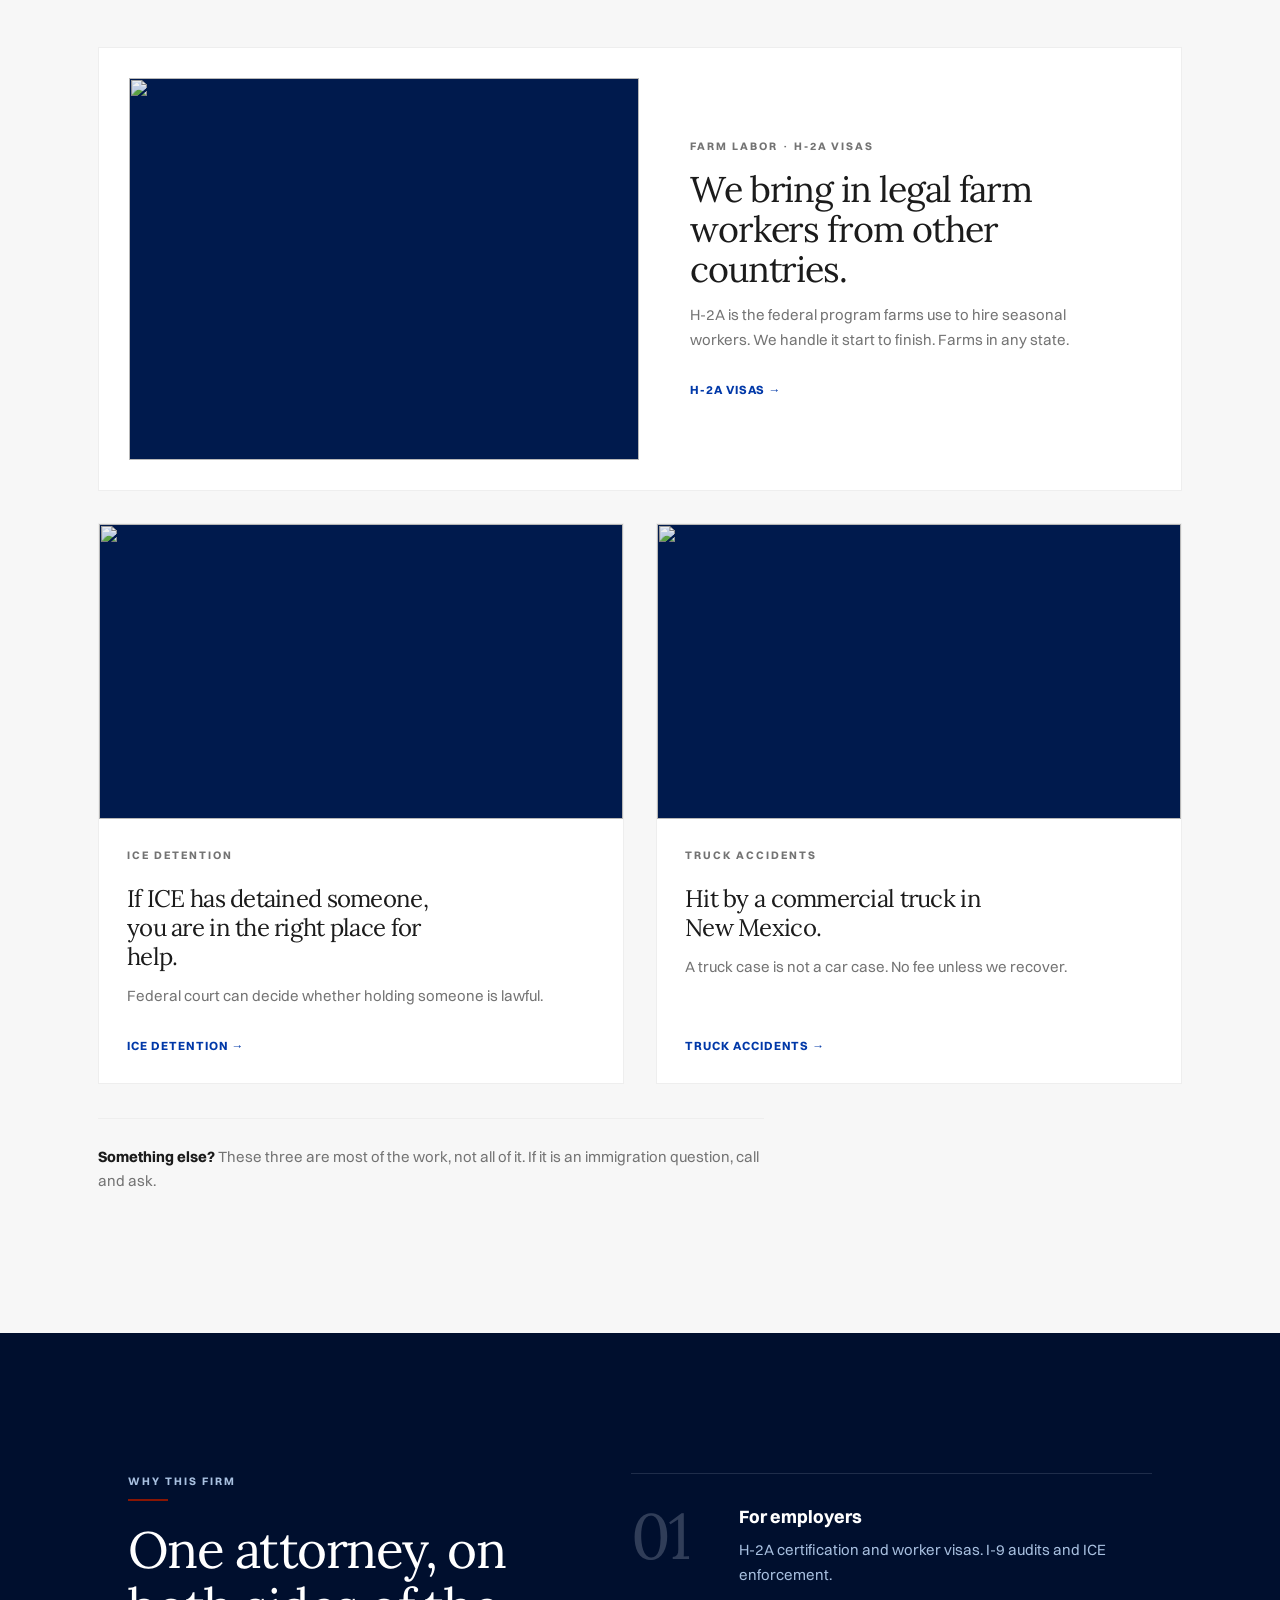
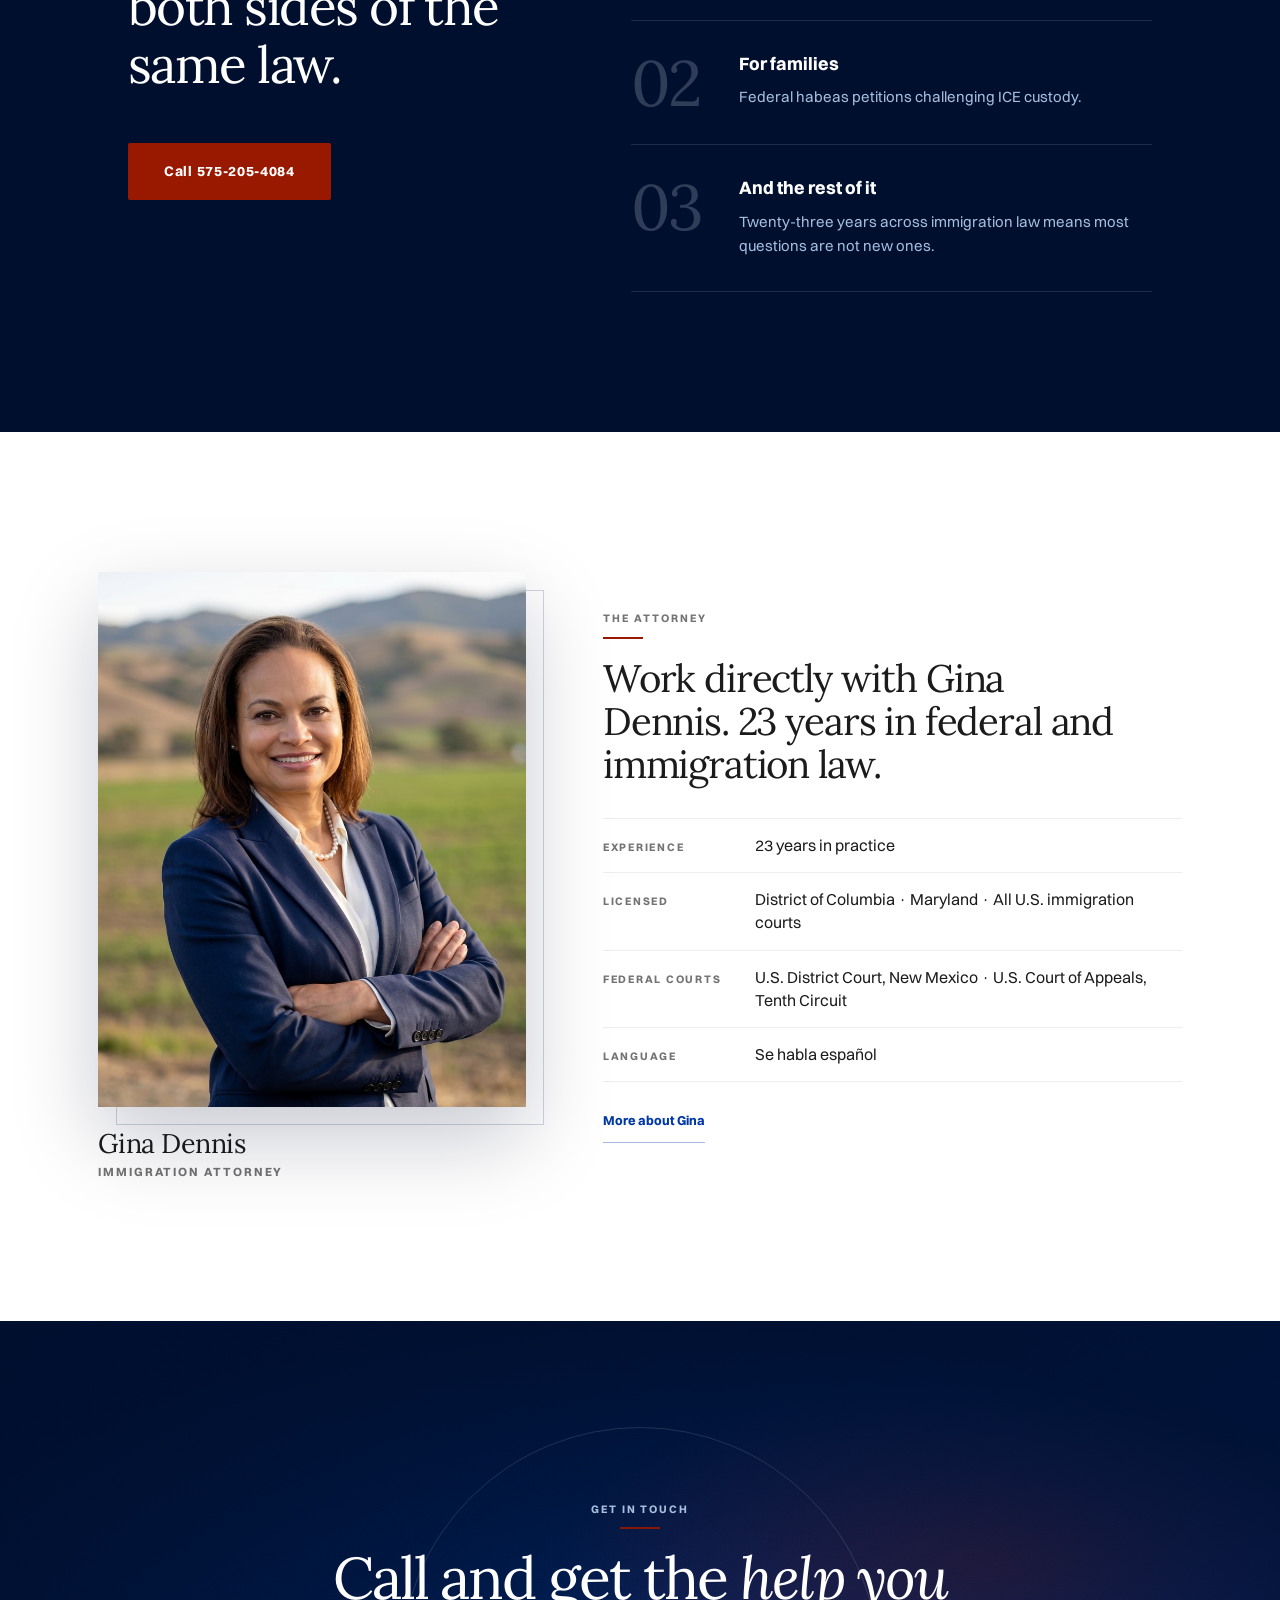
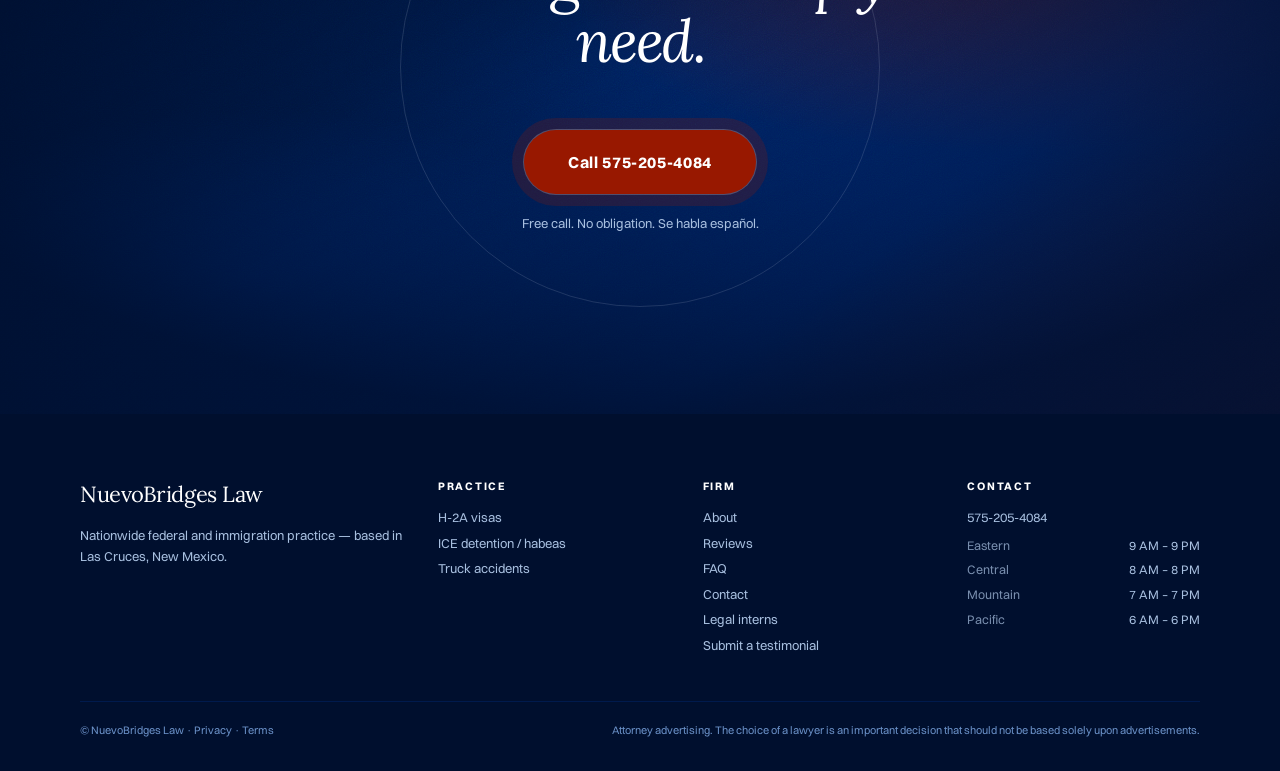
==== commit c94b759a: "Add files via upload" ====
--- a/index.html
+++ b/index.html
@@ -67,6 +67,7 @@
       },
       {
         "@type": "Person",
+        "image": "https://nuevobridgeslaw.com/assets/images/attorney/gina-dennis-immigration-attorney-nuevobridges-law.jpg",
         "@id": "https://nuevobridgeslaw.com/#gina",
         "name": "Gina Dennis",
         "jobTitle": "Attorney",
@@ -331,13 +332,10 @@
     <section class="sec sec-gina" id="attorney">
       <div class="container wide">
         <div class="attorney-layout">
-          <!-- Portrait pending. The plate below is deliberate, not a broken
-               image: swap the monogram mark for <img src="…"> when the
-               photograph arrives and nothing else needs to change. -->
           <div class="gina-media reveal">
             <div class="attorney-frame-wrap">
-              <div class="attorney-frame photo-plane grade-portrait gina-frame" role="img" aria-label="Portrait of Gina Dennis — photography pending">
-                <img class="gina-frame__mark" src="/assets/logo/monogram_reverse.png" alt="" width="800" height="800" loading="lazy" decoding="async" />
+              <div class="attorney-frame photo-plane grade-portrait gina-frame gina-frame--photo">
+                <img class="gina-portrait" src="/assets/images/attorney/gina-dennis-immigration-attorney-nuevobridges-law.jpg" srcset="/assets/images/attorney/gina-dennis-immigration-attorney-nuevobridges-law-800.jpg 800w, /assets/images/attorney/gina-dennis-immigration-attorney-nuevobridges-law.jpg 1200w" sizes="(max-width: 900px) 100vw, 40vw" alt="Gina Dennis, immigration attorney at NuevoBridges Law" width="1200" height="1596" loading="lazy" decoding="async" />
               </div>
             </div>
             <p class="gina-name">Gina Dennis</p>
--- a/assets/css/page-home.css
+++ b/assets/css/page-home.css
@@ -203,14 +203,14 @@
 .page-home .sec-gina { background: var(--color-paper); }
 .page-home .gina-frame { overflow: hidden; }
 .page-home .gina-frame .photo-plane__label { display: none; }
-.page-home .gina-frame__mark {
+.page-home .gina-frame--photo { overflow: hidden; }
+.page-home .gina-portrait {
   position: absolute;
-  top: 50%;
-  left: 50%;
-  width: clamp(96px, 26%, 150px);
-  height: auto;
-  transform: translate(-50%, -50%);
-  opacity: 0.22;
+  inset: 0;
+  width: 100%;
+  height: 100%;
+  object-fit: cover;
+  object-position: 50% 22%;
   z-index: 2;
 }
 .page-home .gina-media .gina-name {
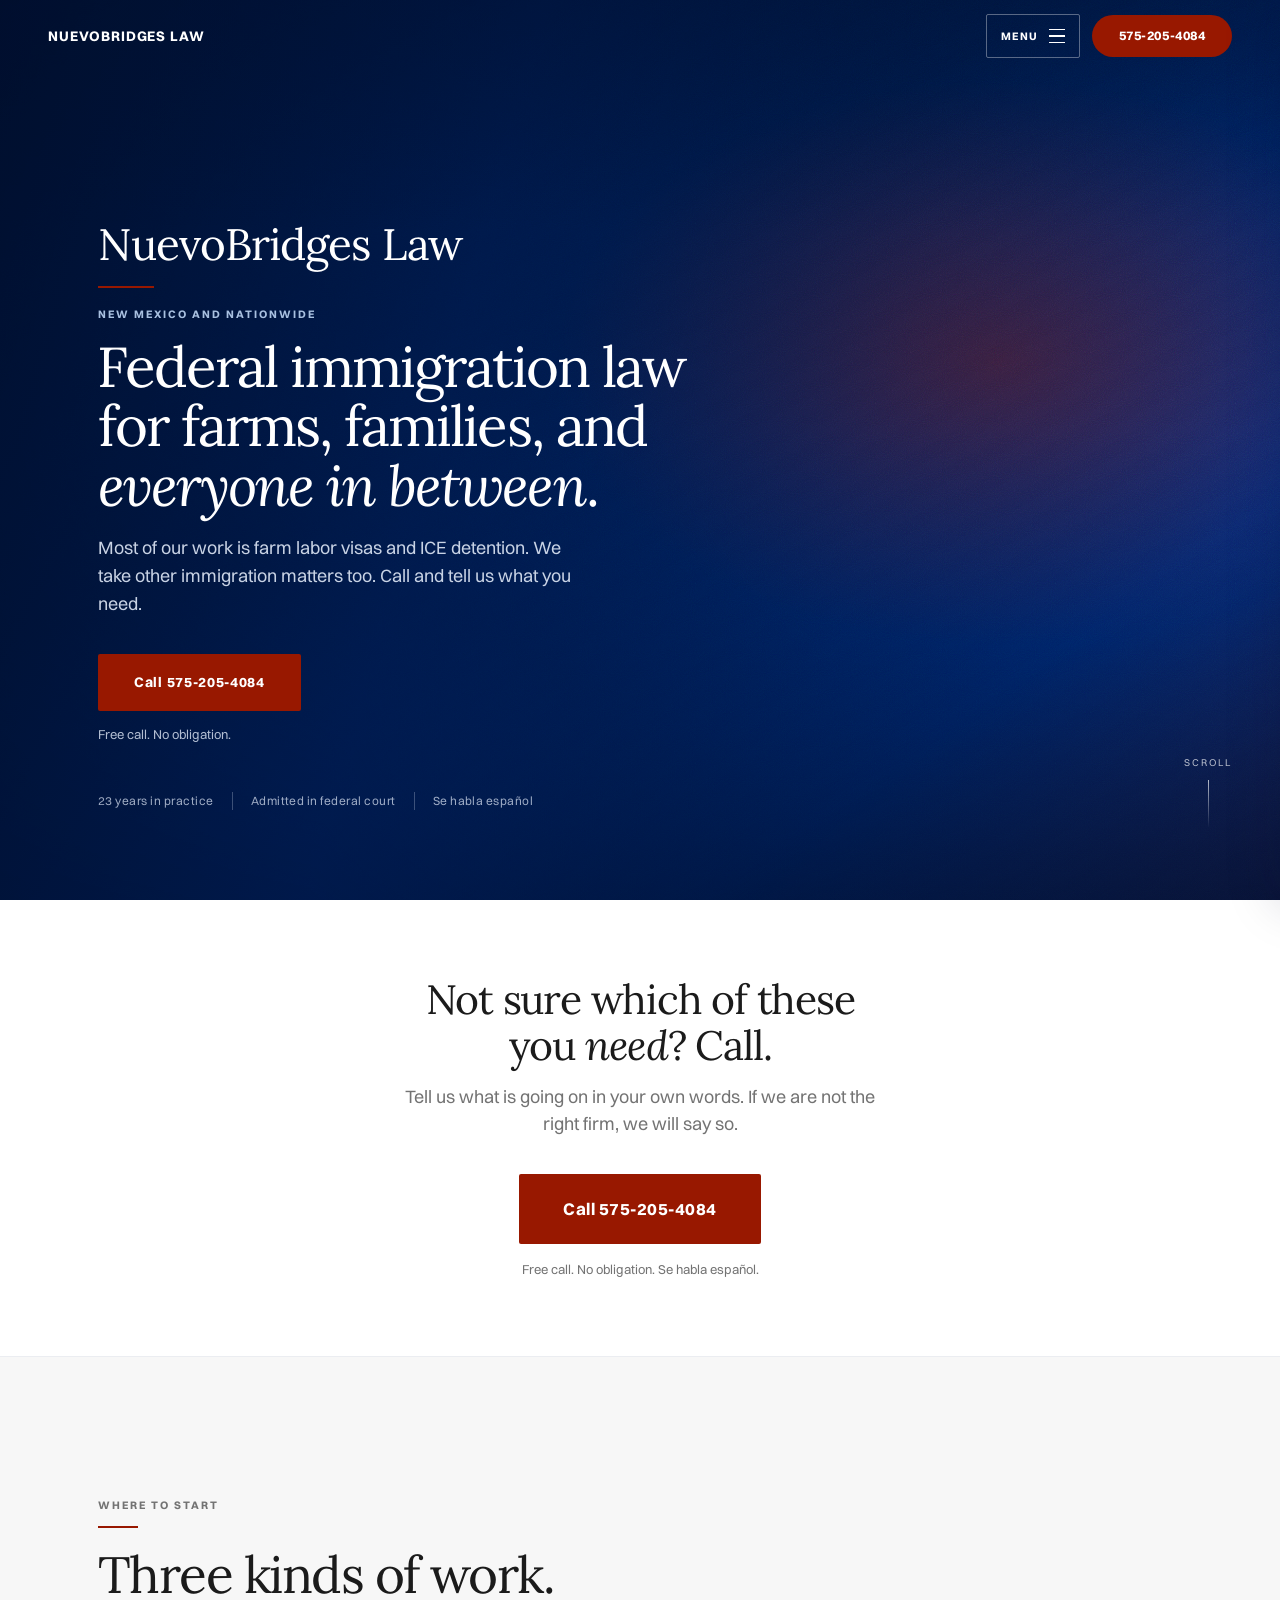
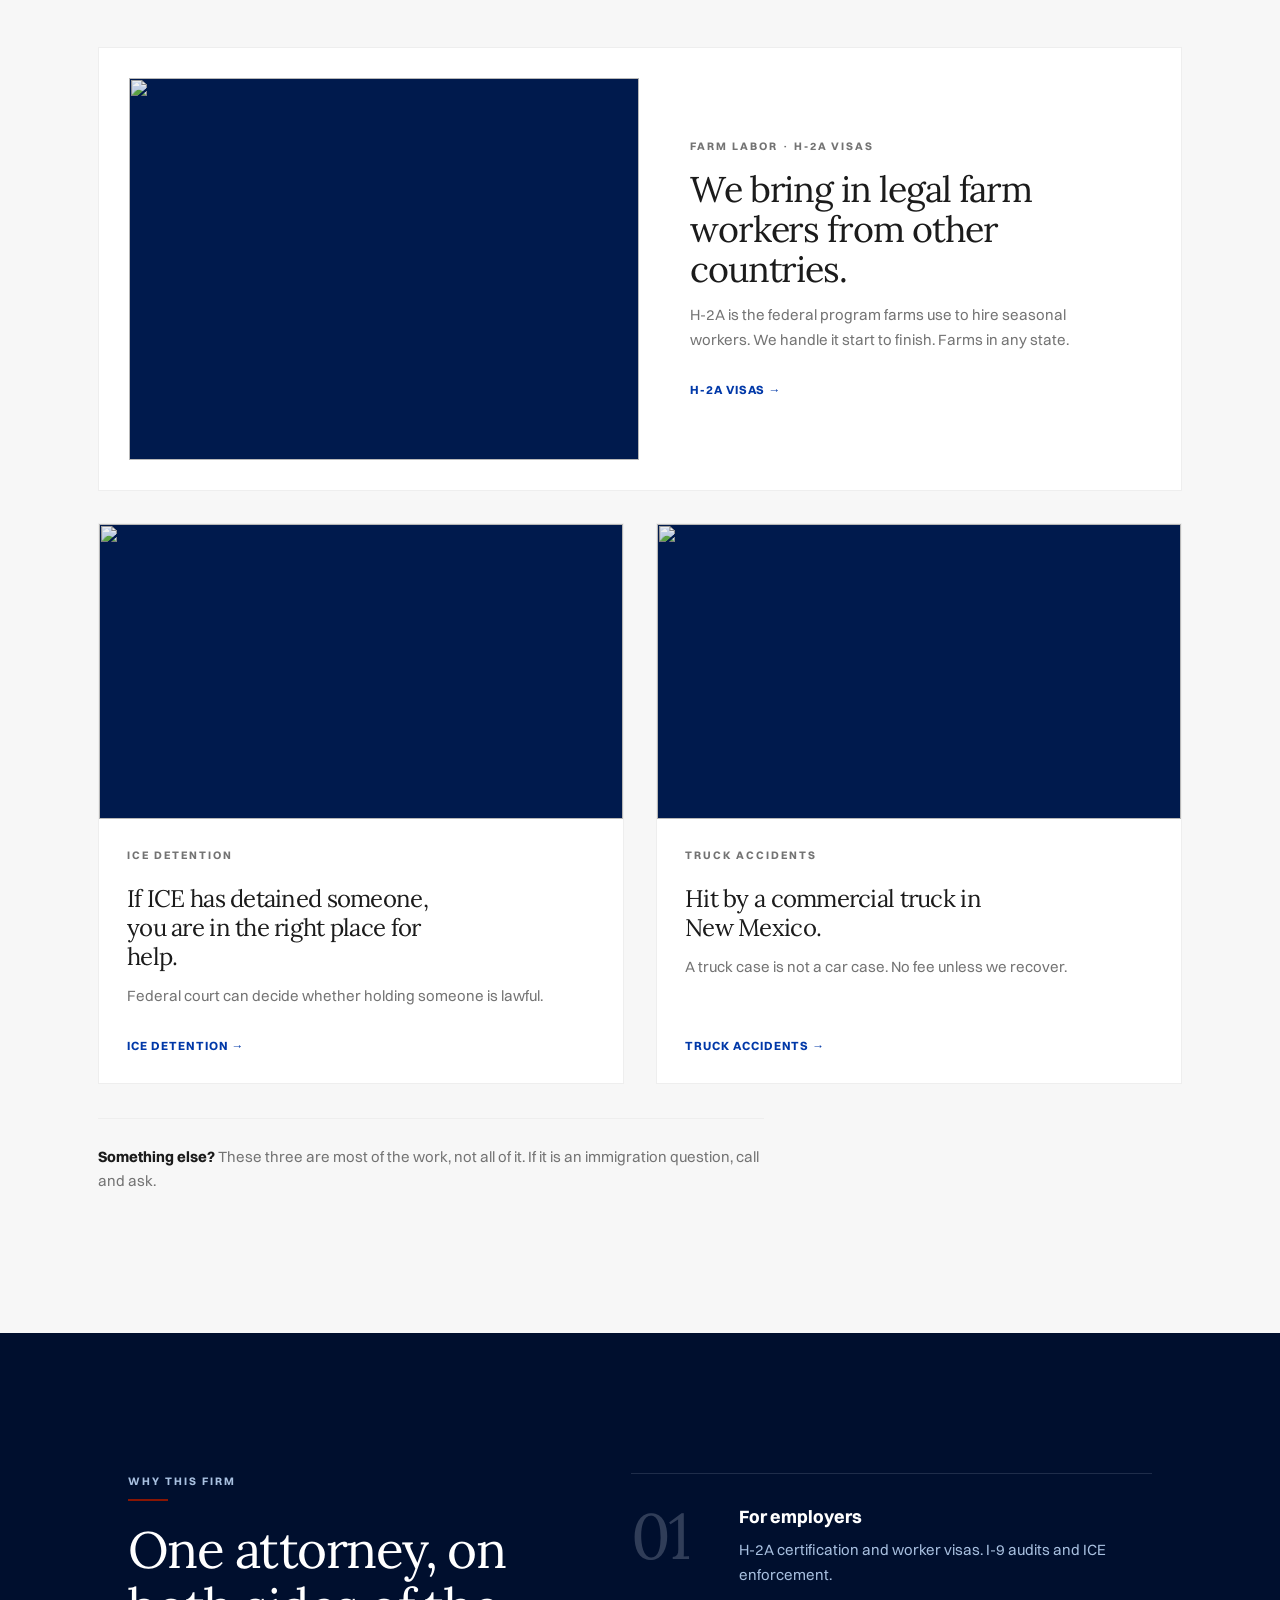
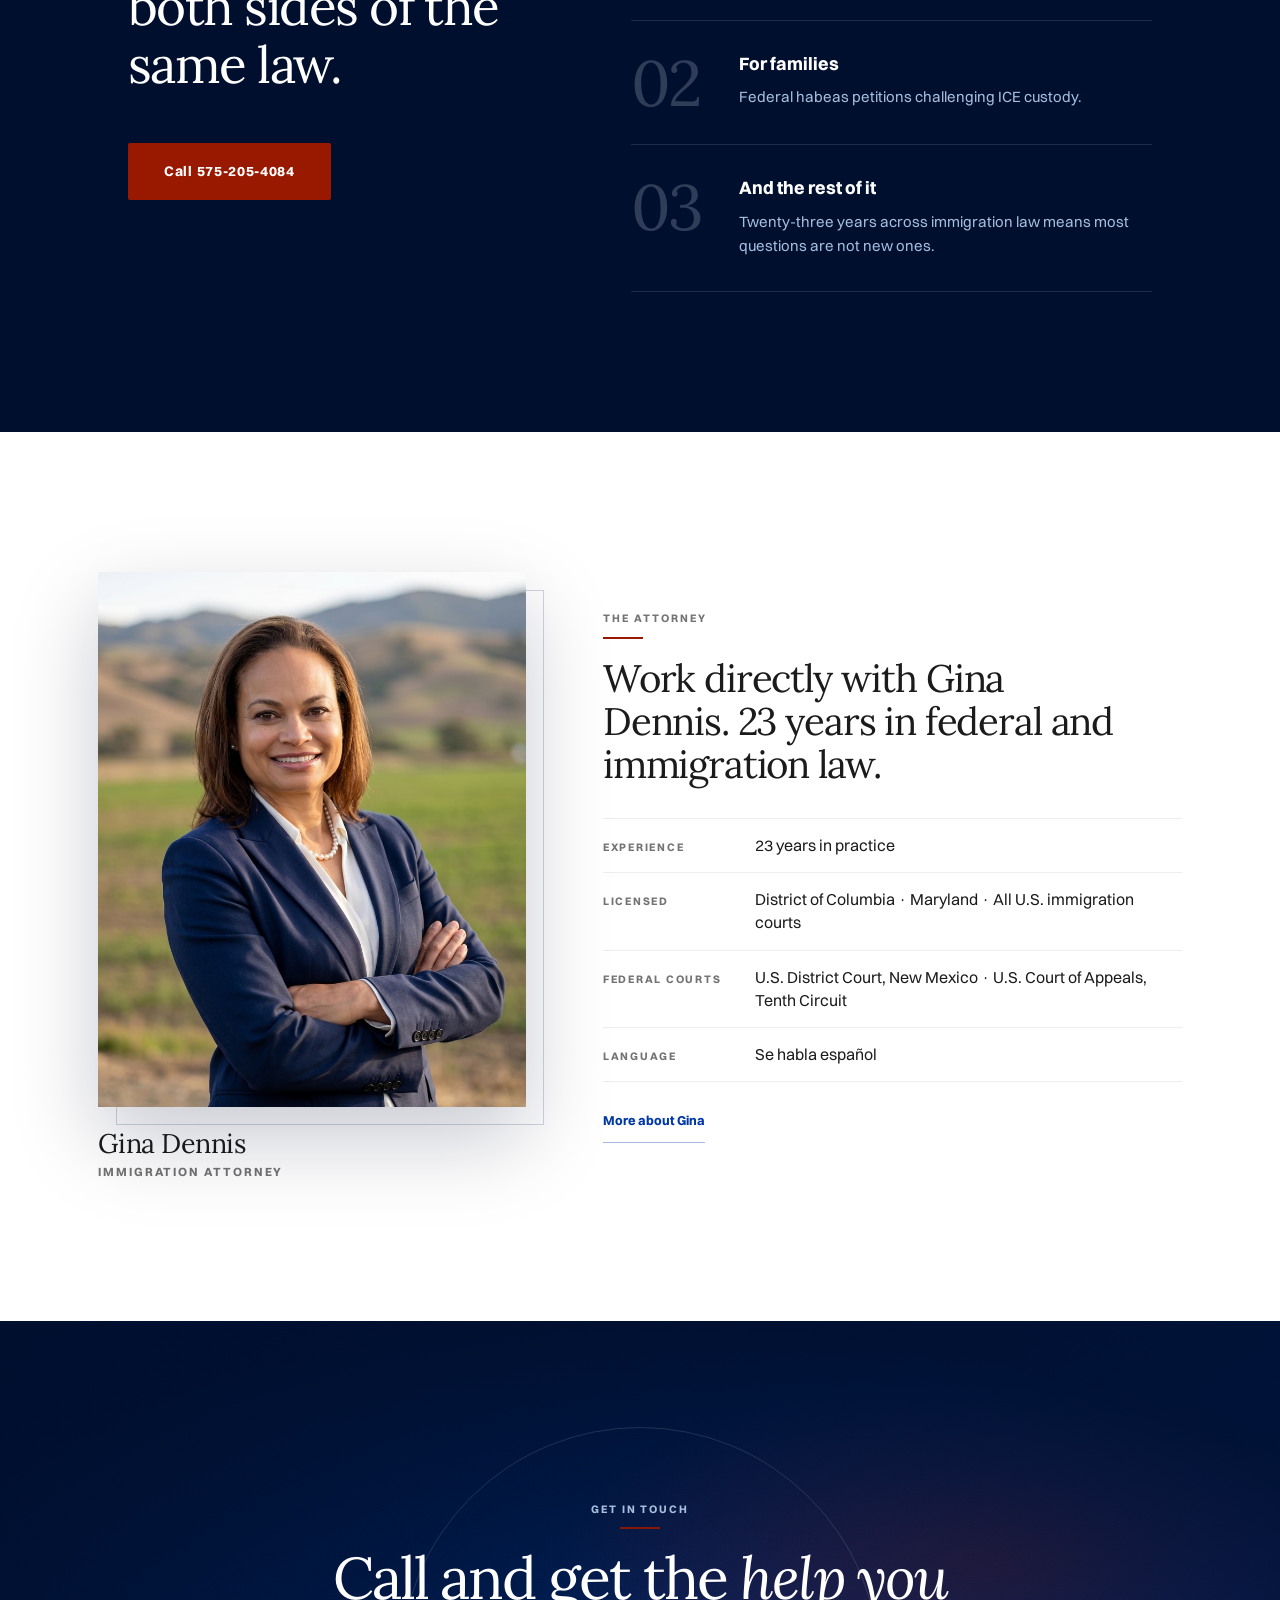
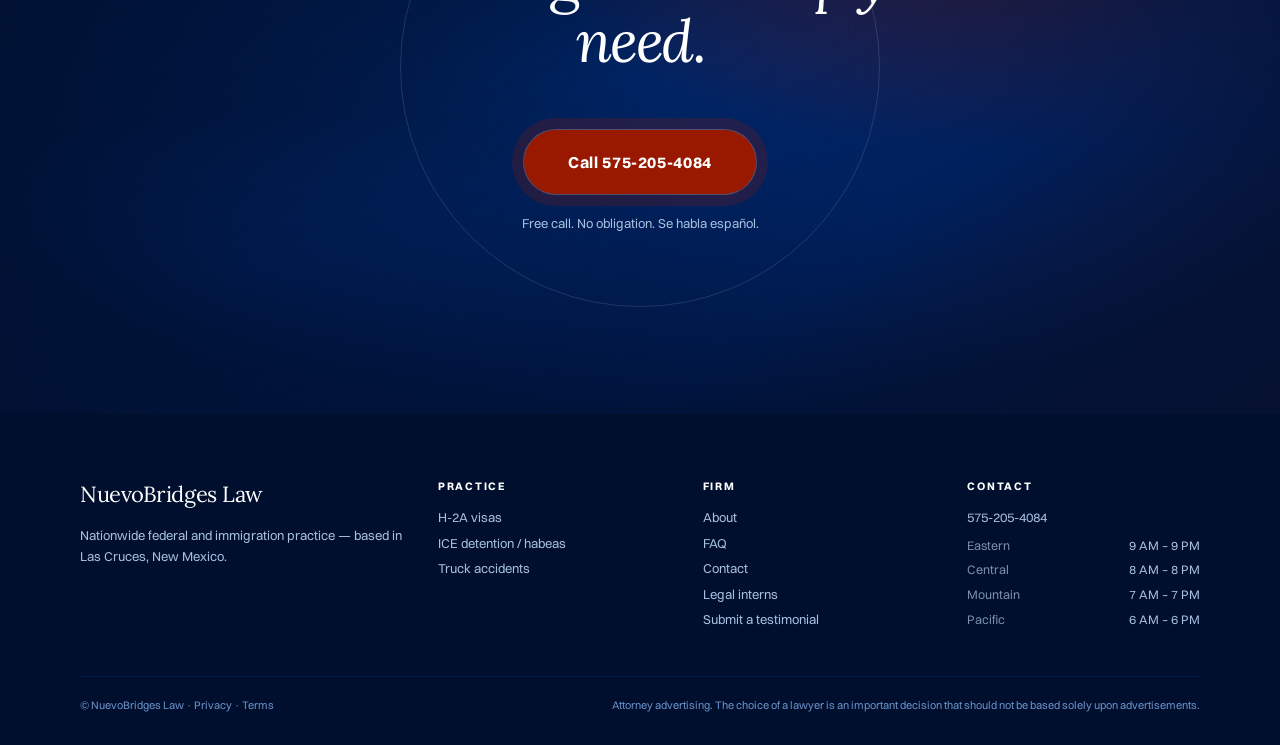
==== commit 6d171844: "Add files via upload" ====
--- a/index.html
+++ b/index.html
@@ -173,7 +173,6 @@
   <div class="drawer-backdrop" data-drawer-backdrop hidden></div>
   <aside class="site-drawer" id="site-drawer" aria-hidden="true" aria-label="Site menu">
     <div class="site-drawer__top photo-plane grade-farm">
-      <span class="photo-plane__label" aria-hidden="true">Placeholder</span>
       <div class="site-drawer__top-inner">
         <div class="site-drawer__title">NuevoBridges Law</div>
         <button type="button" class="site-drawer__close" data-drawer-close aria-label="Close menu">×</button>
@@ -191,14 +190,13 @@
         </div>
       </div>
       <a href="/about.html"><span>About</span><span aria-hidden="true">→</span></a>
-      <a href="/reviews.html"><span>Reviews</span><span aria-hidden="true">→</span></a>
       <a href="/faq.html"><span>FAQ</span><span aria-hidden="true">→</span></a>
       <a href="/contact.html"><span>Contact</span><span aria-hidden="true">→</span></a>
       <a href="/legal-interns.html"><span>Legal interns</span><span aria-hidden="true">→</span></a>
       <a href="/submit-a-testimonial.html"><span>Submit a testimonial</span><span aria-hidden="true">→</span></a>
     </nav>
     <div class="site-drawer__foot">
-      <p>Prefer to talk? Call and tell us how many workers you need.</p>
+      <p>Prefer to talk? Call and tell us what’s going on.</p>
       <a class="cta-btn persistent" href="tel:+15752054084" data-placeholder="phone">575-205-4084</a>
     </div>
   </aside>
@@ -206,7 +204,7 @@
   <main>
     <section class="sec-hero" aria-label="Introduction" data-hero>
       <div class="hero-media" data-hero-parallax>
-        <div class="photo-plane grade-hero" role="img" aria-label="Placeholder — photography pending"></div>
+        <div class="photo-plane grade-hero" aria-hidden="true"></div>
       </div>
       <div class="hero-scrim" aria-hidden="true"></div>
       <div class="hero-content">
@@ -398,7 +396,6 @@
       <div class="footer-col">
         <h6>Firm</h6>
         <a class="copy-link" href="/about.html">About</a>
-        <a class="copy-link" href="/reviews.html">Reviews</a>
         <a class="copy-link" href="/faq.html">FAQ</a>
         <a class="copy-link" href="/contact.html">Contact</a>
         <a class="copy-link" href="/legal-interns.html">Legal interns</a>
@@ -428,7 +425,6 @@
   <script src="/assets/js/loader.js" defer></script>
   <script src="/assets/js/cursor.js" defer></script>
   <script src="/assets/js/drawer.js" defer></script>
-  <script src="/assets/js/reviews.js" defer></script>
   <script src="/assets/js/faq.js" defer></script>
   <script src="/assets/js/reveal.js" defer></script>
 </body>
